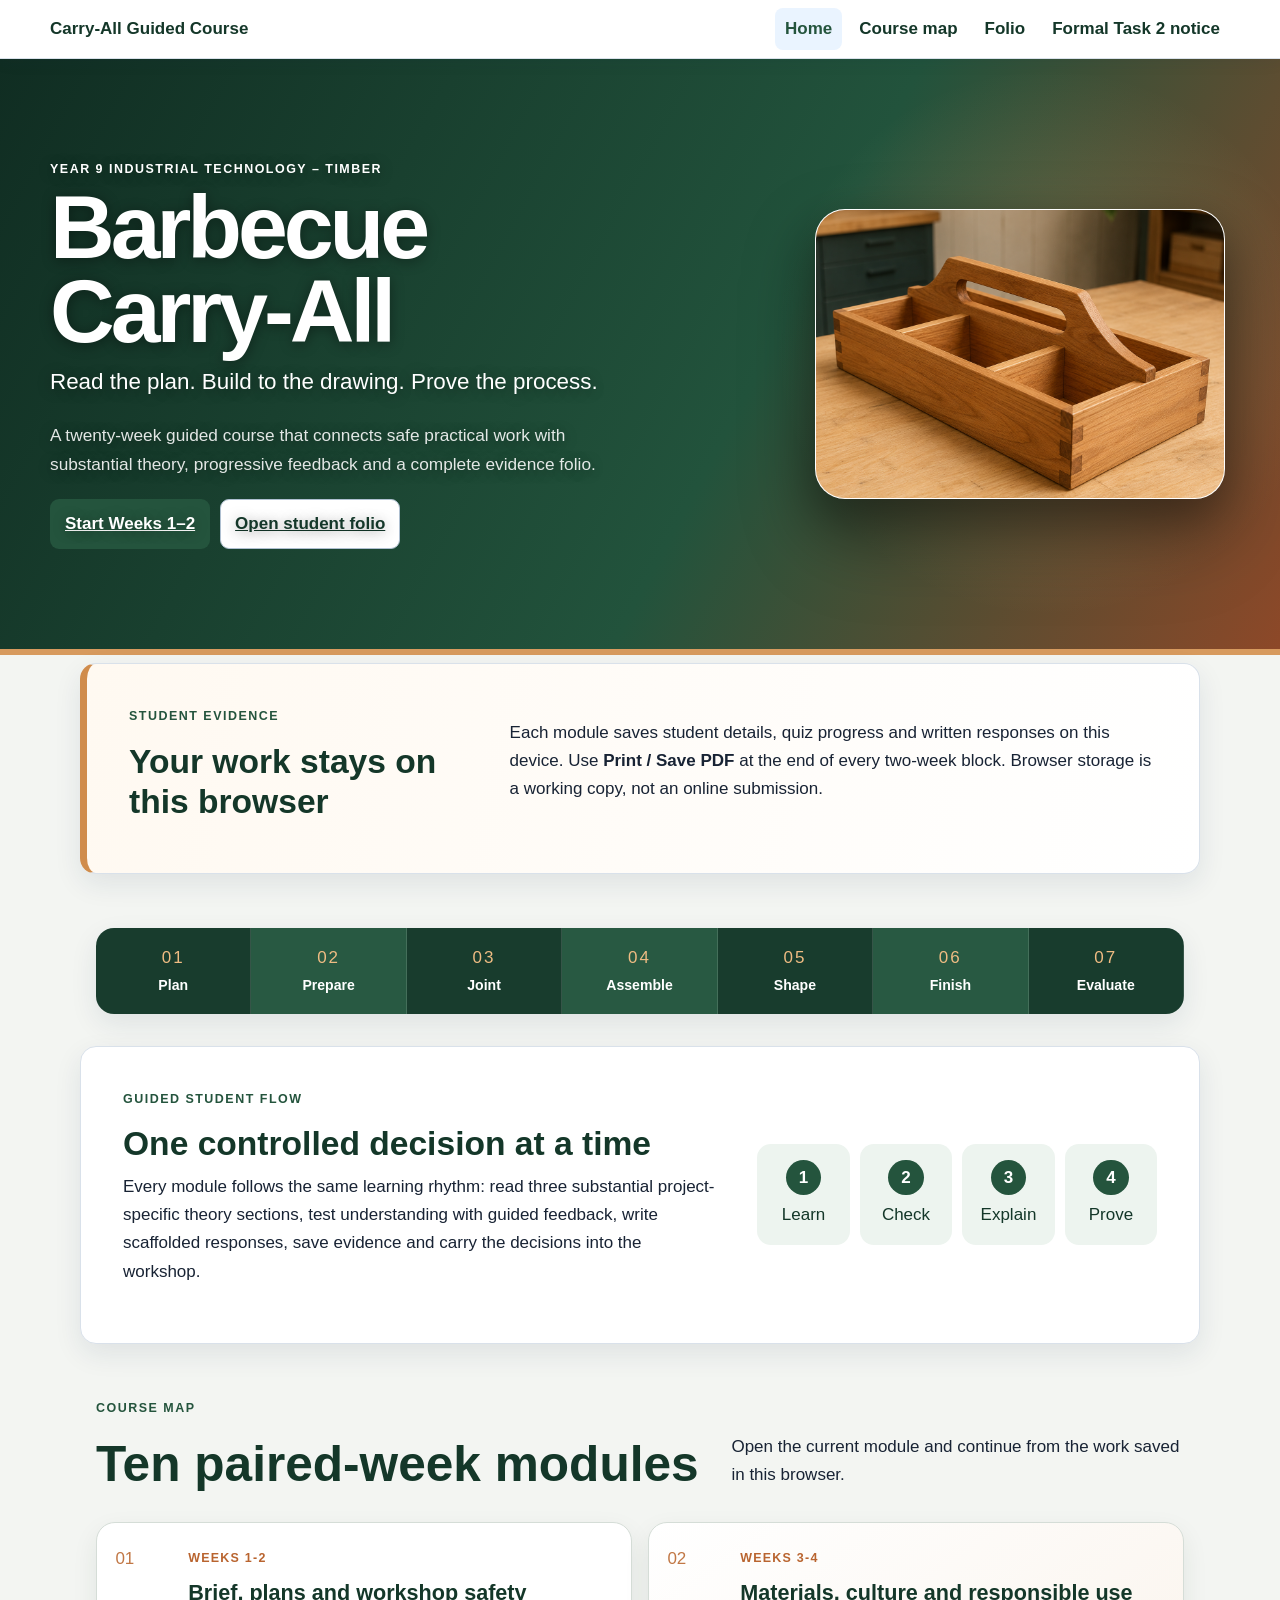
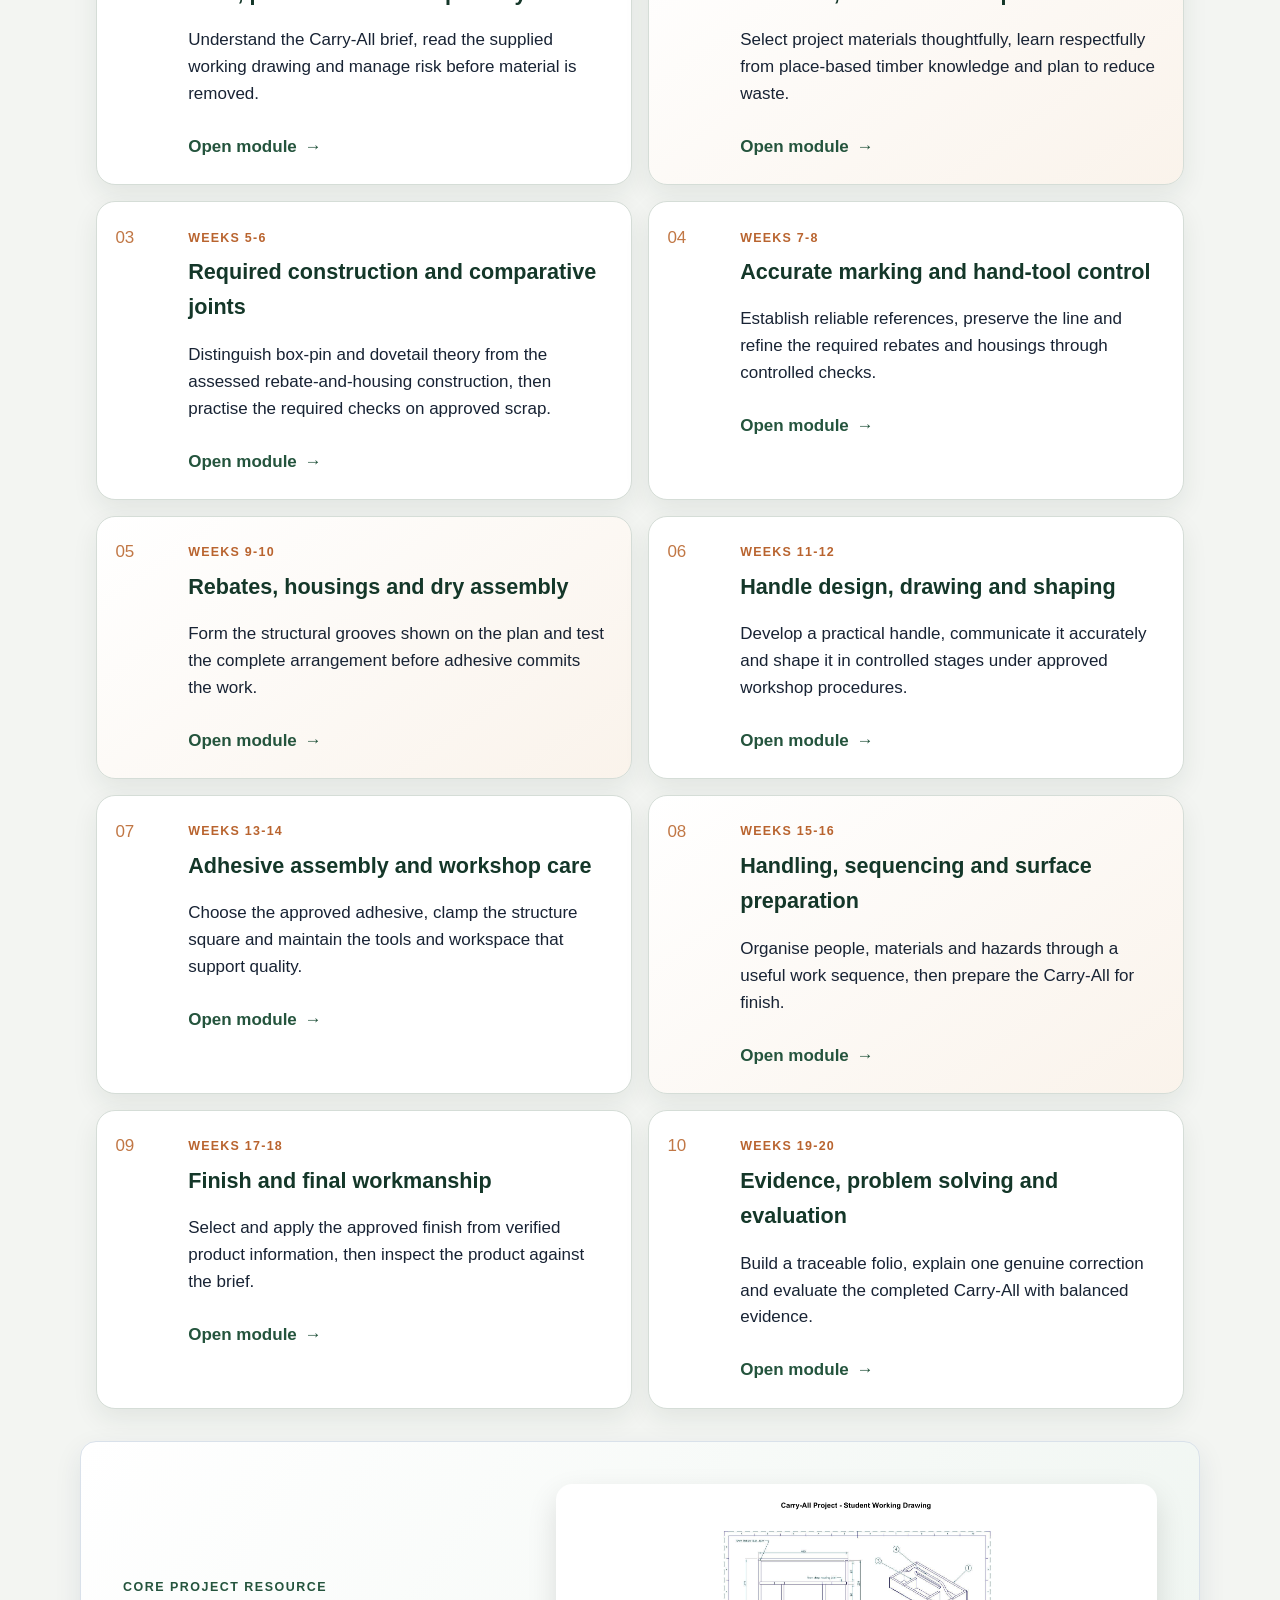
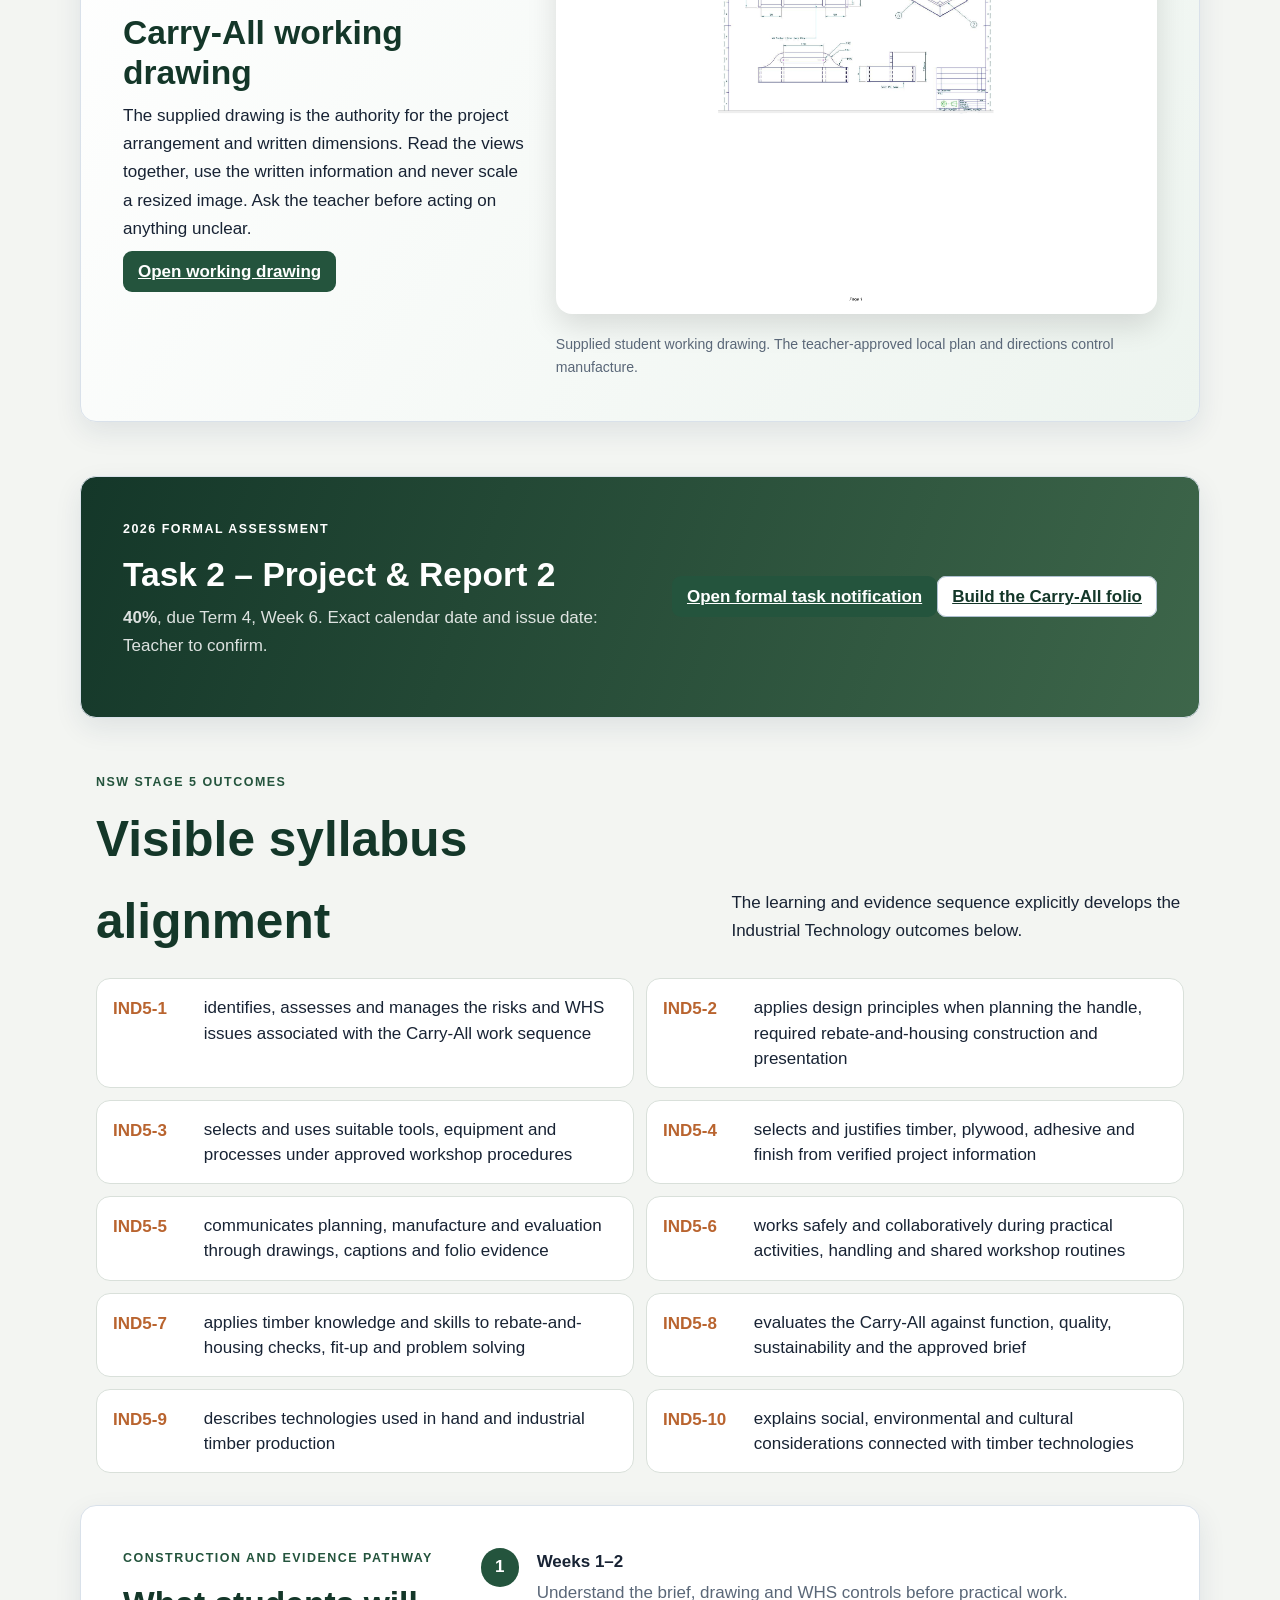
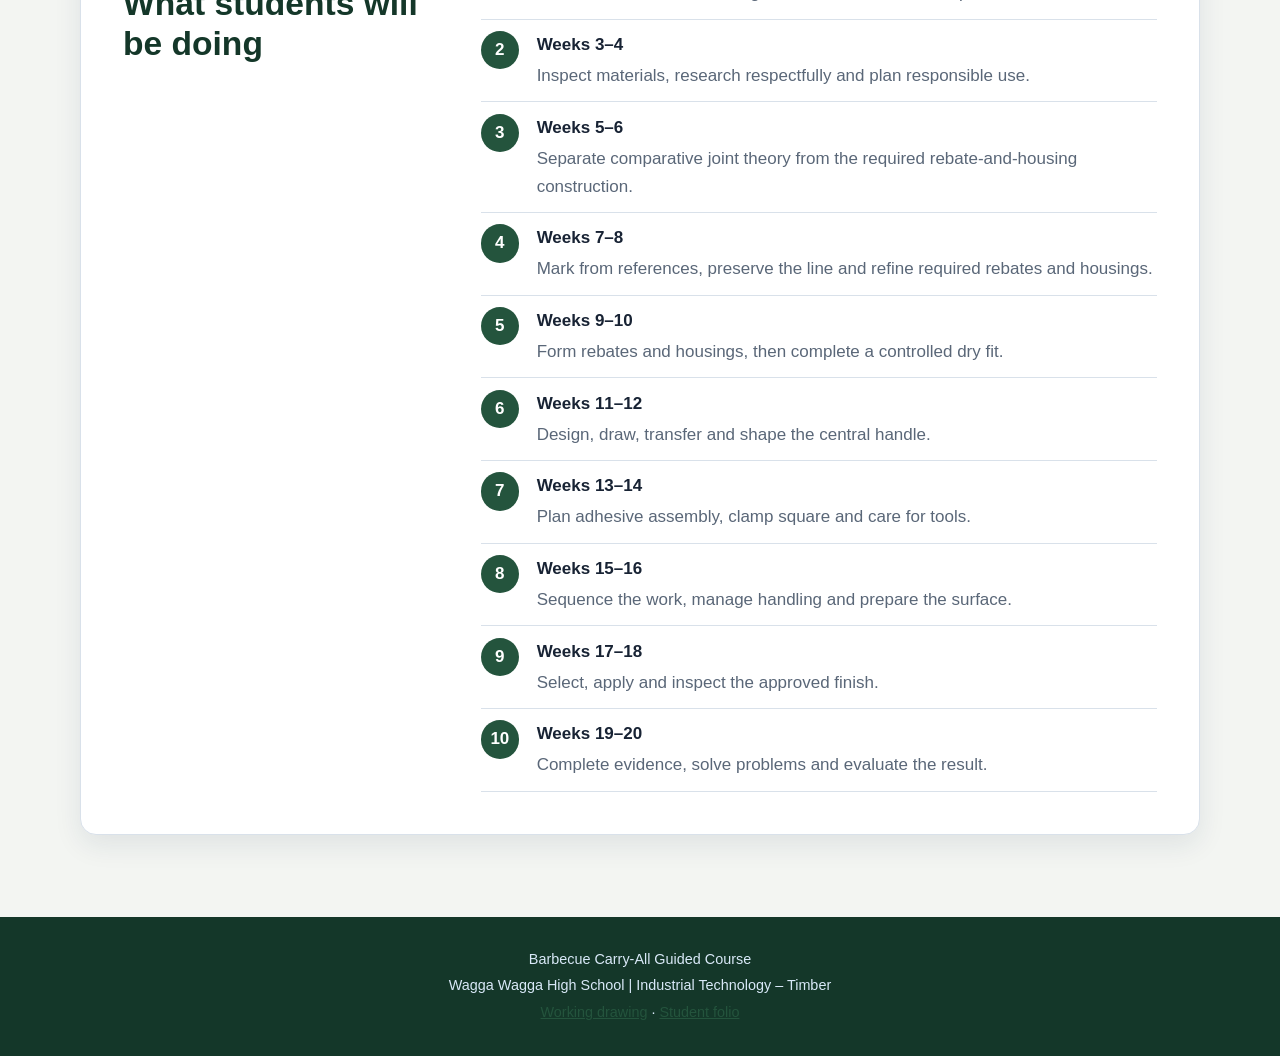
==== index.html @ 05ef4539 "Remove Carry-All hero statistics overlay" ====
<!doctype html>
<html lang="en-AU"><head><meta charset="utf-8"><meta name="viewport" content="width=device-width,initial-scale=1"><meta name="description" content="Complete Year 9 Industrial Technology Timber guided course for the Barbecue Carry-All project."><title>Barbecue Carry-All Guided Course</title><link rel="stylesheet" href="styles/course.css"><link rel="stylesheet" href="styles/carry-all-overrides.css"></head>
<body class="landing"><a class="skip-link" href="#main-content">Skip to course content</a>
<div class="course-bar screen-only"><div class="course-bar-inner"><a class="course-brand" href="index.html">Carry-All Guided Course</a><nav class="course-links" aria-label="Course navigation"><a class="active" aria-current="page" href="index.html">Home</a><a href="#course-map">Course map</a><a href="carry-all-folio.html">Folio</a><a href="assessment-notification.html">Formal Task 2 notice</a></nav></div></div>
  <header class="hero landing-hero"><div class="hero-inner"><div class="hero-copy"><p class="eyebrow">Year 9 Industrial Technology – Timber</p><h1>Barbecue Carry-All</h1><p class="hero-subtitle">Read the plan. Build to the drawing. Prove the process.</p><p class="hero-intro">A twenty-week guided course that connects safe practical work with substantial theory, progressive feedback and a complete evidence folio.</p><div class="hero-actions screen-only"><a class="primary-button" href="weeks1-2/index.html">Start Weeks 1–2</a><a class="secondary-button" href="carry-all-folio.html">Open student folio</a></div></div><div class="hero-showcase"><img class="hero-chair carry-hero-product" src="assets/carry-all-hero.png" alt="Accurate timber Barbecue Carry-All with a longitudinal handle panel and open dividers"></div></div></header>
<main id="main-content">
<section class="evidence-notice card"><div><p class="section-kicker">Student evidence</p><h2>Your work stays on this browser</h2></div><p>Each module saves student details, quiz progress and written responses on this device. Use <strong>Print / Save PDF</strong> at the end of every two-week block. Browser storage is a working copy, not an online submission.</p></section>
<section class="stage-strip" aria-label="Project stages"><div><span>01</span><strong>Plan</strong></div><div><span>02</span><strong>Prepare</strong></div><div><span>03</span><strong>Joint</strong></div><div><span>04</span><strong>Assemble</strong></div><div><span>05</span><strong>Shape</strong></div><div><span>06</span><strong>Finish</strong></div><div><span>07</span><strong>Evaluate</strong></div></section>
<section class="course-intro card"><div><p class="section-kicker">Guided student flow</p><h2>One controlled decision at a time</h2><p>Every module follows the same learning rhythm: read three substantial project-specific theory sections, test understanding with guided feedback, write scaffolded responses, save evidence and carry the decisions into the workshop.</p></div><div class="mini-map"><article><strong>1</strong><span>Learn</span></article><article><strong>2</strong><span>Check</span></article><article><strong>3</strong><span>Explain</span></article><article><strong>4</strong><span>Prove</span></article></div></section>
<section id="course-map" class="course-map"><div class="section-heading"><div><p class="section-kicker">Course map</p><h2>Ten paired-week modules</h2></div><p>Open the current module and continue from the work saved in this browser.</p></div><div class="module-grid"><article class="module-card"><div class="module-number">01</div><p>Weeks 1-2</p><h3>Brief, plans and workshop safety</h3><p>Understand the Carry-All brief, read the supplied working drawing and manage risk before material is removed.</p><a href="weeks1-2/index.html">Open module <span aria-hidden="true">→</span></a></article><article class="module-card"><div class="module-number">02</div><p>Weeks 3-4</p><h3>Materials, culture and responsible use</h3><p>Select project materials thoughtfully, learn respectfully from place-based timber knowledge and plan to reduce waste.</p><a href="weeks3-4/index.html">Open module <span aria-hidden="true">→</span></a></article><article class="module-card"><div class="module-number">03</div><p>Weeks 5-6</p><h3>Required construction and comparative joints</h3><p>Distinguish box-pin and dovetail theory from the assessed rebate-and-housing construction, then practise the required checks on approved scrap.</p><a href="weeks5-6/index.html">Open module <span aria-hidden="true">→</span></a></article><article class="module-card"><div class="module-number">04</div><p>Weeks 7-8</p><h3>Accurate marking and hand-tool control</h3><p>Establish reliable references, preserve the line and refine the required rebates and housings through controlled checks.</p><a href="weeks7-8/index.html">Open module <span aria-hidden="true">→</span></a></article><article class="module-card"><div class="module-number">05</div><p>Weeks 9-10</p><h3>Rebates, housings and dry assembly</h3><p>Form the structural grooves shown on the plan and test the complete arrangement before adhesive commits the work.</p><a href="weeks9-10/index.html">Open module <span aria-hidden="true">→</span></a></article><article class="module-card"><div class="module-number">06</div><p>Weeks 11-12</p><h3>Handle design, drawing and shaping</h3><p>Develop a practical handle, communicate it accurately and shape it in controlled stages under approved workshop procedures.</p><a href="weeks11-12/index.html">Open module <span aria-hidden="true">→</span></a></article><article class="module-card"><div class="module-number">07</div><p>Weeks 13-14</p><h3>Adhesive assembly and workshop care</h3><p>Choose the approved adhesive, clamp the structure square and maintain the tools and workspace that support quality.</p><a href="weeks13-14/index.html">Open module <span aria-hidden="true">→</span></a></article><article class="module-card"><div class="module-number">08</div><p>Weeks 15-16</p><h3>Handling, sequencing and surface preparation</h3><p>Organise people, materials and hazards through a useful work sequence, then prepare the Carry-All for finish.</p><a href="weeks15-16/index.html">Open module <span aria-hidden="true">→</span></a></article><article class="module-card"><div class="module-number">09</div><p>Weeks 17-18</p><h3>Finish and final workmanship</h3><p>Select and apply the approved finish from verified product information, then inspect the product against the brief.</p><a href="weeks17-18/index.html">Open module <span aria-hidden="true">→</span></a></article><article class="module-card"><div class="module-number">10</div><p>Weeks 19-20</p><h3>Evidence, problem solving and evaluation</h3><p>Build a traceable folio, explain one genuine correction and evaluate the completed Carry-All with balanced evidence.</p><a href="weeks19-20/index.html">Open module <span aria-hidden="true">→</span></a></article></div></section>
<section class="resource-panel card"><div><p class="section-kicker">Core project resource</p><h2>Carry-All working drawing</h2><p>The supplied drawing is the authority for the project arrangement and written dimensions. Read the views together, use the written information and never scale a resized image. Ask the teacher before acting on anything unclear.</p><a class="primary-button screen-only" href="Carry-All%20Working%20Drawing.pdf">Open working drawing</a></div><figure><img src="assets/carry-all-working-drawing.png" alt="Carry-All student working drawing"><figcaption>Supplied student working drawing. The teacher-approved local plan and directions control manufacture.</figcaption></figure></section>
<section class="folio-callout card"><div><p class="section-kicker">2026 formal assessment</p><h2>Task 2 – Project &amp; Report 2</h2><p><strong>40%</strong>, due Term 4, Week 6. Exact calendar date and issue date: Teacher to confirm.</p></div><div><a class="primary-button screen-only" href="assessment-notification.html">Open formal task notification</a><a class="secondary-button screen-only" href="carry-all-folio.html">Build the Carry-All folio</a></div></section>
<section class="outcomes-section"><div class="section-heading"><div><p class="section-kicker">NSW Stage 5 outcomes</p><h2>Visible syllabus alignment</h2></div><p>The learning and evidence sequence explicitly develops the Industrial Technology outcomes below.</p></div><div class="outcome-grid"><article><strong>IND5-1</strong><p>identifies, assesses and manages the risks and WHS issues associated with the Carry-All work sequence</p></article><article><strong>IND5-2</strong><p>applies design principles when planning the handle, required rebate-and-housing construction and presentation</p></article><article><strong>IND5-3</strong><p>selects and uses suitable tools, equipment and processes under approved workshop procedures</p></article><article><strong>IND5-4</strong><p>selects and justifies timber, plywood, adhesive and finish from verified project information</p></article><article><strong>IND5-5</strong><p>communicates planning, manufacture and evaluation through drawings, captions and folio evidence</p></article><article><strong>IND5-6</strong><p>works safely and collaboratively during practical activities, handling and shared workshop routines</p></article><article><strong>IND5-7</strong><p>applies timber knowledge and skills to rebate-and-housing checks, fit-up and problem solving</p></article><article><strong>IND5-8</strong><p>evaluates the Carry-All against function, quality, sustainability and the approved brief</p></article><article><strong>IND5-9</strong><p>describes technologies used in hand and industrial timber production</p></article><article><strong>IND5-10</strong><p>explains social, environmental and cultural considerations connected with timber technologies</p></article></div></section>
<section class="stage-overview card"><div><p class="section-kicker">Construction and evidence pathway</p><h2>What students will be doing</h2></div><ol><li><span>1</span><div><strong>Weeks 1–2</strong><p>Understand the brief, drawing and WHS controls before practical work.</p></div></li><li><span>2</span><div><strong>Weeks 3–4</strong><p>Inspect materials, research respectfully and plan responsible use.</p></div></li><li><span>3</span><div><strong>Weeks 5–6</strong><p>Separate comparative joint theory from the required rebate-and-housing construction.</p></div></li><li><span>4</span><div><strong>Weeks 7–8</strong><p>Mark from references, preserve the line and refine required rebates and housings.</p></div></li><li><span>5</span><div><strong>Weeks 9–10</strong><p>Form rebates and housings, then complete a controlled dry fit.</p></div></li><li><span>6</span><div><strong>Weeks 11–12</strong><p>Design, draw, transfer and shape the central handle.</p></div></li><li><span>7</span><div><strong>Weeks 13–14</strong><p>Plan adhesive assembly, clamp square and care for tools.</p></div></li><li><span>8</span><div><strong>Weeks 15–16</strong><p>Sequence the work, manage handling and prepare the surface.</p></div></li><li><span>9</span><div><strong>Weeks 17–18</strong><p>Select, apply and inspect the approved finish.</p></div></li><li><span>10</span><div><strong>Weeks 19–20</strong><p>Complete evidence, solve problems and evaluate the result.</p></div></li></ol></section>
</main><footer><p>Barbecue Carry-All Guided Course</p><p>Wagga Wagga High School | Industrial Technology – Timber</p><p><a href="Carry-All%20Working%20Drawing.pdf">Working drawing</a> · <a href="carry-all-folio.html">Student folio</a></p></footer></body></html>
---- styles/course.css ----
:root {
  --brand: #0b5fad;
  --brand-dark: #073f75;
  --brand-light: #eaf4ff;
  --accent: #0d7a68;
  --accent-light: #e8f7f3;
  --amber: #9a6400;
  --amber-light: #fff5d9;
  --danger: #a62e2e;
  --danger-light: #fff0f0;
  --ink: #182334;
  --muted: #5a6778;
  --line: #d9e1ea;
  --surface: #ffffff;
  --background: #f3f6f9;
  --shadow: 0 10px 28px rgba(25, 48, 74, 0.09);
  --radius: 16px;
}

* { box-sizing: border-box; }
html { scroll-behavior: smooth; }
body {
  margin: 0;
  font-family: Arial, Helvetica, sans-serif;
  color: var(--ink);
  background: var(--background);
  line-height: 1.65;
  font-size: 17px;
}
img { max-width: 100%; }
a { color: var(--brand); }
button, input, textarea { font: inherit; }
button { cursor: pointer; }
.visually-hidden { position: absolute !important; width: 1px !important; height: 1px !important; padding: 0 !important; margin: -1px !important; overflow: hidden !important; clip: rect(0,0,0,0) !important; white-space: nowrap !important; border: 0 !important; }

.skip-link {
  position: absolute;
  top: -100px;
  left: 16px;
  z-index: 1000;
  padding: 10px 16px;
  background: #fff;
  color: var(--brand-dark);
  border-radius: 8px;
}
.skip-link:focus { top: 16px; }

.course-bar {
  background: #fff;
  border-bottom: 1px solid var(--line);
  position: sticky;
  top: 0;
  z-index: 30;
  box-shadow: 0 4px 14px rgba(25,48,74,.07);
}
.course-bar-inner {
  width: min(1180px, calc(100% - 36px));
  min-height: 58px;
  margin: 0 auto;
  display: flex;
  justify-content: space-between;
  align-items: center;
  gap: 18px;
}
.course-brand { color: var(--brand-dark); text-decoration: none; font-weight: 900; }
.course-links { display: flex; flex-wrap: wrap; gap: 7px; }
.course-links a {
  color: var(--brand-dark);
  text-decoration: none;
  font-weight: 800;
  padding: 7px 10px;
  border-radius: 8px;
}
.course-links a:hover, .course-links a:focus, .course-links a.active { background: var(--brand-light); color: var(--brand); }

.hero {
  background: linear-gradient(125deg, var(--brand-dark), var(--brand));
  color: #fff;
  overflow: hidden;
}
.landing-hero {
  background-image:
    linear-gradient(90deg, rgba(8, 31, 47, .94) 0%, rgba(8, 31, 47, .82) 38%, rgba(8, 31, 47, .34) 68%, rgba(8, 31, 47, .16) 100%);
  background-position: center;
  background-size: cover;
}
.landing-hero .hero-inner {
  grid-template-columns: minmax(0, 780px) 1fr;
  min-height: clamp(330px, 34vw, 410px);
}
.landing-hero .hero-copy { text-shadow: 0 2px 14px rgba(0, 0, 0, .4); }
.landing-hero .hero-chair { display: none; }
.hero-inner {
  width: min(1180px, calc(100% - 36px));
  margin: 0 auto;
  min-height: 325px;
  display: grid;
  grid-template-columns: 1fr 280px;
  gap: 30px;
  align-items: center;
  position: relative;
}
.hero-copy { padding: 44px 0; position: relative; z-index: 2; }
.eyebrow, .section-kicker {
  margin: 0 0 6px;
  font-size: .78rem;
  letter-spacing: .12em;
  text-transform: uppercase;
  font-weight: 800;
}
.hero h1 { font-size: clamp(2.25rem, 5vw, 4.2rem); line-height: 1.05; margin: 0 0 10px; }
.hero-subtitle { font-size: clamp(1.1rem, 2vw, 1.4rem); margin: 0 0 20px; max-width: 790px; }
.hero-pills { display: flex; flex-wrap: wrap; gap: 9px; }
.hero-pills span {
  background: rgba(255,255,255,.14);
  border: 1px solid rgba(255,255,255,.32);
  border-radius: 999px;
  padding: 7px 12px;
  font-weight: 700;
  font-size: .9rem;
}
.hero-chair {
  max-height: 290px;
  width: auto;
  justify-self: center;
  filter: drop-shadow(0 18px 20px rgba(0,0,0,.28));
}

.lesson-hero {
  background-image:
    linear-gradient(90deg, rgba(8, 31, 47, .94) 0%, rgba(8, 31, 47, .80) 45%, rgba(8, 31, 47, .34) 76%, rgba(8, 31, 47, .16) 100%);
  background-position: center;
  background-size: cover;
  color: #fff;
}
.lesson-hero .hero-inner { min-height: 275px; grid-template-columns: 1fr; }
.lesson-hero .hero-copy { padding: 42px 0; max-width: 760px; text-shadow: 0 2px 14px rgba(0, 0, 0, .4); }
.lesson-hero .eyebrow { color: #fff; }
.lesson-hero h1 { color: #fff; font-size: clamp(2.5rem, 4.6vw, 3.8rem); margin-bottom: 6px; }
.lesson-hero .hero-subtitle { color: rgba(255,255,255,.94); font-size: clamp(1.05rem, 1.9vw, 1.25rem); margin-bottom: 0; }
.lesson-hero .hero-chair { display: none; }
.lesson-hero .hero-pills { display: none; }
.lesson-hero + main { margin-top: 30px; }
.lesson-hero + main .lesson-overview .roadmap { grid-template-columns: repeat(3, 1fr); margin: 18px 0 0; }
.lesson-hero + main .lesson-overview .roadmap li { min-height: 0; padding: 8px 14px; border: 0; border-left: 4px solid var(--brand); border-radius: 0; background: transparent; }
.lesson-hero + main .lesson-overview .roadmap li:nth-child(n+4) { display: none; }
.lesson-hero + main .lesson-overview .learning-grid { display: none; }

main { width: min(1120px, calc(100% - 34px)); margin: -24px auto 60px; position: relative; z-index: 3; }
.card {
  background: var(--surface);
  border: 1px solid var(--line);
  border-radius: var(--radius);
  box-shadow: var(--shadow);
  padding: clamp(22px, 4vw, 42px);
  margin: 0 0 22px;
}
.welcome-card {
  background: linear-gradient(145deg, #fff, #f4fbf9);
  border-top: 6px solid var(--accent);
}
.welcome-card h2 { color: var(--brand-dark); margin-bottom: 8px; }
.welcome-card p:last-child { font-size: 1.08rem; margin-bottom: 0; max-width: 880px; }
.card h2 { margin: 0 0 14px; color: var(--brand-dark); font-size: clamp(1.55rem, 2.8vw, 2.1rem); line-height: 1.2; }
.card h3 { margin: 28px 0 8px; color: var(--ink); font-size: 1.15rem; }
.card p { margin: 0 0 15px; }
.section-kicker { color: var(--brand); }
.muted { color: var(--muted); }
.lead { font-size: 1.1rem; color: #33465d; }
.small-note { color: var(--muted); font-size: .88rem; margin-top: 18px !important; }

.student-strip { display: grid; grid-template-columns: 1fr minmax(300px, 1.2fr) auto; gap: 22px; align-items: end; }
.student-strip h2 { font-size: 1.35rem; margin-bottom: 4px; }
.student-fields { display: grid; grid-template-columns: 1fr 1fr 1fr; gap: 12px; }
.student-fields label span { display: block; font-weight: 800; margin-bottom: 5px; font-size: .9rem; }
input[type="text"] {
  width: 100%;
  border: 1px solid #aebccc;
  border-radius: 9px;
  padding: 11px 12px;
  background: #fff;
  color: var(--ink);
}
input[type="text"]:focus, textarea:focus { outline: 3px solid rgba(11,95,173,.18); border-color: var(--brand); }
.save-status { align-self: center; color: var(--accent); font-weight: 800; font-size: .88rem; min-width: 78px; text-align: right; }

.overview-heading, .activity-heading { display: flex; justify-content: space-between; gap: 22px; align-items: flex-start; }
.time-badge { background: var(--brand-light); color: var(--brand-dark); font-weight: 800; padding: 9px 13px; border-radius: 999px; white-space: nowrap; }
.roadmap { list-style: none; padding: 0; margin: 24px 0; display: grid; grid-template-columns: repeat(5, 1fr); gap: 10px; }
.roadmap li { border: 1px solid var(--line); border-radius: 12px; padding: 14px; background: #fafcff; min-height: 112px; }
.roadmap strong { display: block; color: var(--brand); margin-bottom: 5px; }
.roadmap span { color: var(--muted); font-size: .93rem; line-height: 1.45; display: block; }
.module-summary { margin: 4px 0 20px !important; color: var(--muted); font-size: 1.05rem; }
.module-focus { display: grid; grid-template-columns: repeat(3, 1fr); gap: 12px; }
.module-focus div { border-left: 4px solid var(--brand); padding: 5px 14px; }
.module-focus strong { display: block; color: var(--brand-dark); }
.module-focus span { display: block; margin-top: 3px; color: var(--muted); font-size: .92rem; line-height: 1.45; }
.two-column { display: grid; grid-template-columns: 1fr 1fr; gap: 16px; }
.learning-panel { background: var(--brand-light); border: 1px solid #bdd8ef; border-radius: 12px; padding: 18px; }
.learning-panel.success { background: var(--accent-light); border-color: #b8ded5; }
.learning-panel h3 { margin-top: 0; color: var(--brand-dark); }
.learning-panel ul { margin-bottom: 0; padding-left: 1.2rem; }

.lesson-nav { padding: 12px 16px; display: flex; flex-wrap: wrap; gap: 8px; position: sticky; top: 66px; z-index: 10; }
.lesson-nav { display: none; }
.lesson-nav a { text-decoration: none; font-weight: 800; color: var(--brand-dark); background: var(--brand-light); border-radius: 999px; padding: 8px 12px; font-size: .88rem; }
.lesson-nav a:hover, .lesson-nav a:focus { background: var(--brand); color: #fff; }

.part-banner {
  padding: 18px 22px;
  margin: 34px 0 18px;
  border-radius: 14px;
  color: #fff;
  background: linear-gradient(115deg, var(--brand-dark), var(--brand));
  box-shadow: var(--shadow);
}
.part-banner.week-two, .part-banner.week-four { background: linear-gradient(115deg, #0a5f50, var(--accent)); }
.part-banner p { margin: 4px 0 0; color: rgba(255,255,255,.9); }
.part-banner h2 { color: #fff; margin: 0; }

.callout { border-radius: 12px; padding: 16px 18px; display: grid; grid-template-columns: 40px 1fr; gap: 12px; align-items: start; margin: 22px 0; }
.callout-icon { width: 34px; height: 34px; border-radius: 50%; display: grid; place-items: center; font-weight: 900; }
.callout.key-idea { background: var(--brand-light); border: 1px solid #bed9ef; }
.callout.key-idea .callout-icon { background: var(--brand); color: #fff; }
.callout.warning { background: var(--amber-light); border: 1px solid #edd18f; }
.callout.warning .callout-icon { background: var(--amber); color: #fff; }
.callout.coach { background: var(--accent-light); border: 1px solid #b9ded5; }
.callout.coach .callout-icon { background: var(--accent); color: #fff; }

.criteria-grid, .mechanism-grid, .distortion-grid, .joint-grid { display: grid; grid-template-columns: repeat(4, 1fr); gap: 12px; margin-top: 20px; }
.criteria-grid article, .mechanism-grid article, .distortion-grid article, .joint-grid article { border: 1px solid var(--line); border-radius: 12px; padding: 16px; background: #fbfcfe; }
.criteria-grid h3, .mechanism-grid h3, .distortion-grid h3, .joint-grid h3 { margin: 0 0 5px; color: var(--brand-dark); }
.criteria-grid p, .mechanism-grid p, .distortion-grid p, .joint-grid p { margin: 0; color: var(--muted); font-size: .94rem; }
.mechanism-grid .number, .fewtel-step .letter { width: 34px; height: 34px; display: grid; place-items: center; border-radius: 50%; background: var(--brand); color: #fff; font-weight: 900; margin-bottom: 10px; }

.plan-layout { display: grid; grid-template-columns: minmax(310px, 1fr) 1fr; gap: 26px; align-items: start; }
.plan-figure { margin: 0; border: 1px solid var(--line); border-radius: 12px; padding: 12px; background: #f8fafc; }
.plan-figure img { display: block; border-radius: 8px; width: 100%; }
.plan-figure figcaption { color: var(--muted); font-size: .86rem; margin-top: 8px; text-align: center; }
.process-steps { list-style: none; padding: 0; margin: 16px 0 0; display: grid; gap: 9px; }
.process-steps li { display: grid; grid-template-columns: 38px 1fr; gap: 12px; align-items: start; padding: 12px; border: 1px solid var(--line); border-radius: 10px; }
.process-steps li > span { width: 32px; height: 32px; display: grid; place-items: center; border-radius: 50%; background: var(--brand-light); color: var(--brand-dark); font-weight: 900; }
.process-steps p { margin: 2px 0 0; color: var(--muted); }

.image-grid { display: grid; grid-template-columns: repeat(4, 1fr); gap: 13px; margin: 20px 0; }
.tool-card { border: 1px solid var(--line); border-radius: 12px; overflow: hidden; background: #fff; }
.tool-card img { width: 100%; height: 180px; object-fit: contain; object-position: center; display: block; padding: 10px; background: #fff; }
.tool-card div { padding: 12px 13px; }
.tool-card strong { display: block; color: var(--brand-dark); margin-bottom: 3px; }
.tool-card p { color: var(--muted); font-size: .88rem; margin: 0; line-height: 1.45; }

.theory-table-wrap { overflow-x: auto; margin: 18px 0; }
.theory-table { width: 100%; min-width: 650px; border-collapse: collapse; }
.theory-table th, .theory-table td { border: 1px solid #cad4df; padding: 11px 12px; text-align: left; vertical-align: top; }
.theory-table th { background: #edf3f9; color: var(--brand-dark); }
.theory-table tbody tr:nth-child(even) { background: #fbfcfe; }

.example-strip { display: grid; grid-template-columns: 1fr auto 1.35fr auto 1.4fr; gap: 12px; align-items: center; margin: 20px 0 26px; }
.example-strip > div:not(.arrow) { border: 1px solid var(--line); border-radius: 11px; padding: 14px; min-height: 93px; }
.example-strip span { display: block; text-transform: uppercase; font-size: .72rem; letter-spacing: .08em; color: var(--brand); font-weight: 900; margin-bottom: 4px; }
.example-strip .arrow { color: var(--brand); font-size: 1.5rem; font-weight: 900; }
.control-ladder { display: grid; gap: 7px; max-width: 850px; margin: 16px auto 24px; }
.control-ladder div { display: flex; justify-content: space-between; gap: 18px; padding: 12px 16px; border-radius: 8px; color: #fff; }
.control-ladder div:nth-child(1) { background: #176b58; }
.control-ladder div:nth-child(2) { background: #2c7a67; margin: 0 2%; }
.control-ladder div:nth-child(3) { background: #428c79; margin: 0 4%; }
.control-ladder div:nth-child(4) { background: #6a7f91; margin: 0 6%; }
.control-ladder div:nth-child(5) { background: #8a6670; margin: 0 8%; }
.control-ladder span { text-align: right; }

.fewtel-grid { display: grid; grid-template-columns: repeat(6, 1fr); gap: 10px; margin: 18px 0; }
.fewtel-step { border: 1px solid var(--line); border-radius: 12px; padding: 13px; background: #fbfcfe; min-height: 170px; }
.fewtel-step h3 { margin: 0 0 5px; color: var(--brand-dark); font-size: 1rem; }
.fewtel-step p { margin: 0; color: var(--muted); font-size: .86rem; line-height: 1.45; }

.activity-section { border-top: 5px solid var(--brand); background: linear-gradient(145deg, #eef7ff, #f8fbff); border-color: #c8ddec; }
.activity-section .activity-heading { padding-bottom: 18px; border-bottom: 1px solid #c8ddec; }
.activity-section .question-card, .activity-section .written-card { background: #fff; }
.activity-section .section-kicker { display: flex; align-items: center; gap: 8px; }
.activity-section .section-kicker::before { content: ''; width: 28px; height: 28px; flex: 0 0 28px; background: center / contain no-repeat url("data:image/svg+xml,%3Csvg xmlns='http://www.w3.org/2000/svg' viewBox='0 0 48 48'%3E%3Crect x='8' y='7' width='25' height='34' rx='3' fill='%23fff' stroke='%230b5fad' stroke-width='3'/%3E%3Cpath d='M14 17h13M14 24h13M14 31h9' stroke='%230b5fad' stroke-width='3' stroke-linecap='round'/%3E%3Cpath d='M31 35 40 15l4 2-9 20-6 3z' fill='%230d7a68' stroke='%23073f75' stroke-width='2'/%3E%3C/svg%3E"); }
.activity-section .section-kicker::after { content: 'Do now'; margin-left: 2px; padding: 3px 8px; border-radius: 999px; background: #dceeff; color: var(--brand-dark); font-size: .68rem; letter-spacing: .07em; }
.progress-ring { width: 88px; height: 88px; flex: 0 0 88px; border: 7px solid #dfeaf4; border-top-color: var(--brand); border-radius: 50%; display: grid; place-content: center; text-align: center; }
.progress-ring.written { border-top-color: var(--accent); }
.progress-ring strong { font-size: 1.05rem; line-height: 1; color: var(--brand-dark); }
.progress-ring span { font-size: .7rem; color: var(--muted); }
.question-list, .written-list { display: grid; gap: 16px; margin-top: 24px; }
.question-card { border: 1px solid var(--line); border-radius: 14px; padding: 20px; background: #fcfdff; }
.question-card.mastered { border-color: #93cdbf; background: #f8fffd; }
.question-number { display: inline-flex; align-items: center; justify-content: center; width: 32px; height: 32px; border-radius: 50%; background: var(--brand); color: #fff; font-weight: 900; margin-right: 8px; }
.question-title { margin: 0 0 14px; font-size: 1.05rem; }
.options { display: grid; gap: 8px; margin: 12px 0; }
.option-label { display: grid; grid-template-columns: 22px 1fr; gap: 10px; align-items: start; padding: 11px 12px; border: 1px solid #cbd5df; border-radius: 9px; background: #fff; cursor: pointer; }
.option-label:hover { border-color: var(--brand); background: var(--brand-light); }
.option-label:has(input:checked) { border-color: var(--brand); box-shadow: 0 0 0 2px rgba(11,95,173,.1); }
.option-label.option-wrong { border-color: #e0a6a6; background: var(--danger-light); }
.option-label.option-correct { border-color: #81c4b5; background: var(--accent-light); }
.option-label input { margin-top: 3px; }
.question-actions, .written-actions, .button-row { display: flex; flex-wrap: wrap; gap: 9px; align-items: center; margin-top: 14px; }
.primary-button, .secondary-button, .hint-button, .check-button, .model-button, .score-button {
  border-radius: 9px;
  padding: 10px 14px;
  font-weight: 800;
  border: 1px solid transparent;
}
.primary-button, .check-button { background: var(--brand); color: #fff; }
.primary-button:hover, .check-button:hover { background: var(--brand-dark); }
.secondary-button, .hint-button, .model-button { background: #fff; color: var(--brand-dark); border-color: #aebfd0; }
.secondary-button:hover, .hint-button:hover, .model-button:hover { background: var(--brand-light); }
.feedback, .hint-panel, .model-panel, .response-guidance { display: none; margin-top: 13px; border-radius: 10px; padding: 13px 15px; }
.feedback.show, .hint-panel.show, .model-panel.show, .response-guidance.show { display: block; }
.feedback.correct { background: var(--accent-light); border-left: 5px solid var(--accent); }
.feedback.not-yet { background: var(--amber-light); border-left: 5px solid var(--amber); }
.feedback.error { background: var(--danger-light); border-left: 5px solid var(--danger); }
.hint-panel { background: var(--brand-light); border-left: 5px solid var(--brand); }
.model-panel { background: #f1f4f8; border: 1px solid #cfd9e4; }
.attempts { color: var(--muted); font-size: .84rem; margin-left: auto; }
.mastery-badge { display: none; color: var(--accent); font-weight: 900; }
.question-card.mastered .mastery-badge { display: inline; }

.written-card { border: 1px solid var(--line); border-radius: 14px; padding: 22px; background: #fcfdff; }
.written-card.reviewed { border-color: #9ccdc1; background: #fbfffe; }
.written-card h3 { margin: 0 0 8px; color: var(--brand-dark); }
.scaffold { border-left: 4px solid var(--brand); background: var(--brand-light); border-radius: 0 10px 10px 0; padding: 13px 16px; margin: 14px 0; }
.scaffold strong { display: block; margin-bottom: 5px; }
.scaffold ul { margin: 4px 0 0; padding-left: 1.15rem; }
textarea { width: 100%; min-height: 175px; resize: vertical; border: 1px solid #aebccc; border-radius: 10px; padding: 13px; color: var(--ink); background: #fff; }
.response-meta { display: flex; flex-wrap: wrap; gap: 14px; color: var(--muted); font-size: .84rem; margin-top: 7px; }
.concept-list { display: flex; flex-wrap: wrap; gap: 7px; margin-top: 9px; }
.concept-chip { background: #edf1f5; color: var(--muted); border-radius: 999px; padding: 4px 9px; font-size: .78rem; font-weight: 800; }
.concept-chip.met { background: var(--accent-light); color: #176b58; }
.response-guidance { background: var(--amber-light); border-left: 5px solid var(--amber); }
.response-guidance.ready { background: var(--accent-light); border-left-color: var(--accent); }
.size-entry { display: grid; grid-template-columns: repeat(3, minmax(76px, 1fr)); gap: 7px; }
.size-entry-label { grid-column: 1 / -1; font-size: .8rem; color: var(--muted); font-weight: 700; }
.size-entry label { display: grid; gap: 3px; font-size: .74rem; font-weight: 800; color: var(--brand-dark); }
.size-entry input { min-width: 0; width: 100%; padding: 7px 8px; border: 1px solid #aebccc; border-radius: 7px; color: var(--ink); background: #fff; }
.size-entry input:focus { outline: 3px solid rgba(11,95,173,.18); border-color: var(--brand); }
.size-entry input.size-correct { border-color: #4ba58f; background: var(--accent-light); }
.size-entry input.size-not-yet { border-color: var(--amber); background: var(--amber-light); }
.size-task { margin-top: 16px; padding: 14px 16px; border: 1px solid #bed7ef; border-radius: 11px; background: var(--brand-light); }
.size-task p { margin: 0; }
.plan-reference { display: flex; flex-wrap: wrap; gap: 10px; align-items: center; margin: 16px 0 0; color: var(--muted); font-size: .9rem; }
.plan-reference .secondary-button { text-decoration: none; }
.practical-ready { background: #f4f9fd; border-color: #bed7ef; }
.readiness-list { display: grid; gap: 10px; margin-top: 16px; }
.readiness-list label { display: flex; gap: 10px; align-items: flex-start; padding: 11px 13px; border: 1px solid var(--line); border-radius: 9px; background: #fff; font-weight: 700; }
.readiness-list input { width: 18px; height: 18px; margin-top: 1px; accent-color: var(--brand); }
.self-score { display: none; margin-top: 13px; padding-top: 13px; border-top: 1px solid var(--line); }
.self-score.show { display: block; }
.score-buttons { display: flex; flex-wrap: wrap; gap: 7px; margin-top: 8px; }
.score-button { background: #fff; border-color: #b6c3d0; color: var(--ink); padding: 7px 10px; font-size: .86rem; }
.score-button.selected { background: var(--brand); border-color: var(--brand); color: #fff; }

.completion-card { background: linear-gradient(140deg, #f7fbff, #f4fffb); border-top: 5px solid var(--accent); }
.completion-summary { display: grid; grid-template-columns: repeat(3, 1fr); gap: 10px; margin: 18px 0; }
.completion-summary div { background: #fff; border: 1px solid var(--line); border-radius: 11px; padding: 14px; }
.completion-summary span { display: block; color: var(--muted); font-size: .82rem; }
.completion-summary strong { color: var(--brand-dark); }
.week-switcher { display: flex; justify-content: space-between; align-items: center; gap: 12px; margin-top: 22px; }
.week-switcher a { display: inline-flex; align-items: center; justify-content: center; min-height: 44px; border-radius: 9px; padding: 10px 15px; text-decoration: none; font-weight: 800; border: 1px solid #aebfd0; background: #fff; }
.week-switcher a.next { background: var(--brand); color: #fff; border-color: var(--brand); }

/* Landing page */
.landing-main { margin-top: 28px; }
.course-path { padding: clamp(26px, 4vw, 42px); }
.course-routine { margin: 0 0 28px; padding: 24px; border-top: 1px solid var(--line); border-bottom: 1px solid var(--line); }
.course-routine h3 { margin: 0 0 8px; color: var(--brand-dark); font-size: clamp(1.35rem, 2.4vw, 1.75rem); }
.path-heading { display: block; margin: 0 auto 28px; text-align: center; }
.path-heading > div { width: 100%; margin: 0 auto; text-align: center; }
.path-heading h2 { margin: 0 0 8px; text-align: center; }
.path-heading p { max-width: none; margin: 0; text-align: center; }
.path-heading .section-kicker { margin: 0 0 6px; text-align: center; }
.phase-grid { display: grid; grid-template-columns: repeat(2, minmax(0, 1fr)); gap: 22px; }
.phase-card { display: grid; grid-template-rows: minmax(160px, 1fr) auto; overflow: hidden; min-height: 250px; border: 1px solid #d6e2ee; border-radius: 14px; text-decoration: none; color: var(--ink); background: #fff; box-shadow: 0 7px 18px rgba(25, 48, 74, .10); transition: transform .16s ease, box-shadow .16s ease; }
.phase-card:hover, .phase-card:focus { transform: translateY(-3px); box-shadow: 0 13px 25px rgba(25, 48, 74, .15); }
.phase-card.current { border: 2px solid var(--brand); }
.phase-number { display: grid; place-items: center; background: #eaf4ff; color: var(--brand); font-size: clamp(3.4rem, 7vw, 5.2rem); font-weight: 800; line-height: 1; }
.phase-title { display: grid; place-items: center; min-height: 96px; padding: 20px 24px; color: #303840; font-size: clamp(1.05rem, 2vw, 1.3rem); font-weight: 800; line-height: 1.35; text-align: center; }
.how-grid { display: grid; grid-template-columns: repeat(4, 1fr); gap: 12px; margin-top: 20px; }
.how-grid article { border: 1px solid var(--line); border-radius: 12px; padding: 17px; background: #fbfcfe; }
.how-grid strong { color: var(--brand-dark); font-size: 1.05rem; }
.how-grid p { margin: 5px 0 0; color: var(--muted); font-size: .92rem; }
.notice { background: var(--amber-light); border: 1px solid #ecd18b; border-radius: 11px; padding: 14px 16px; margin-top: 18px; }
.week-grid { display: grid; grid-template-columns: repeat(2, minmax(0, 1fr)); gap: 16px; margin-top: 20px; }
.week-card { border: 1px solid var(--line); border-radius: 14px; padding: 22px; background: #fbfcfe; position: relative; }
.week-card.available { border-top: 5px solid var(--brand); }
.week-card.future { opacity: .78; }
.week-card h3 { margin: 10px 0 8px; color: var(--brand-dark); font-size: 1.2rem; }
.week-card p { color: var(--muted); }
.status { display: inline-block; border-radius: 999px; padding: 5px 9px; background: var(--accent-light); color: #176b58; font-size: .76rem; font-weight: 900; text-transform: uppercase; letter-spacing: .05em; }
.status.soon { background: #edf1f5; color: #657181; }
.topics { display: flex; flex-wrap: wrap; gap: 6px; margin: 12px 0 17px; }
.topics span { background: var(--brand-light); color: var(--brand-dark); border-radius: 999px; padding: 4px 8px; font-size: .77rem; font-weight: 800; }
.button-link { display: inline-flex; min-height: 44px; align-items: center; justify-content: center; text-decoration: none; border-radius: 9px; padding: 10px 15px; font-weight: 900; background: var(--brand); color: #fff; }
.button-link:hover { background: var(--brand-dark); }
.button-link.secondary { background: #fff; color: var(--brand-dark); border: 1px solid #afbfce; }
.hero-actions { display: flex; flex-wrap: wrap; gap: 10px; margin-top: 20px; }
.resource-row { display: grid; grid-template-columns: 1fr auto; gap: 20px; align-items: center; }

footer { text-align: center; color: #d9e9f8; background: var(--brand-dark); padding: 28px 20px; font-size: .9rem; }
footer p { margin: 3px; }

@media (max-width: 1000px) {
  .fewtel-grid { grid-template-columns: repeat(3, 1fr); }
  .image-grid { grid-template-columns: repeat(2, 1fr); }
}
@media (max-width: 900px) {
  .hero-inner { grid-template-columns: 1fr 190px; min-height: 285px; }
  .hero-chair { max-height: 230px; }
  .student-strip { grid-template-columns: 1fr; }
  .student-fields { grid-template-columns: 1fr 1fr; }
  .size-entry { grid-template-columns: 1fr; }
  .size-entry-label { grid-column: auto; }
  .save-status { text-align: left; }
  .roadmap { grid-template-columns: repeat(2, 1fr); }
  .criteria-grid, .mechanism-grid, .distortion-grid, .joint-grid { grid-template-columns: repeat(2, 1fr); }
  .plan-layout { grid-template-columns: 1fr; }
  .example-strip { grid-template-columns: 1fr; }
  .example-strip .arrow { transform: rotate(90deg); justify-self: center; line-height: 1; }
  .how-grid { grid-template-columns: repeat(2, 1fr); }
  .phase-grid { grid-template-columns: repeat(2, minmax(0, 1fr)); }
}
@media (max-width: 680px) {
  body { font-size: 16px; }
  .course-bar-inner { display: block; padding: 10px 0; }
  .course-links { margin-top: 6px; }
  .hero-inner { grid-template-columns: 1fr 105px; gap: 8px; width: min(100% - 24px, 1180px); min-height: 250px; }
  .landing-hero {
    background-image:
      linear-gradient(90deg, rgba(8, 31, 47, .94) 0%, rgba(8, 31, 47, .8) 62%, rgba(8, 31, 47, .44) 100%);
    background-position: 62% center;
  }
  .landing-hero .hero-inner { grid-template-columns: 1fr; min-height: 360px; }
  .hero-copy { padding: 32px 0; }
  .hero-chair { max-height: 175px; opacity: .9; }
  main { width: min(100% - 20px, 1120px); }
  .card { padding: 21px 18px; border-radius: 13px; }
  .student-fields, .two-column, .criteria-grid, .mechanism-grid, .distortion-grid, .joint-grid, .completion-summary, .week-grid, .how-grid, .resource-row, .module-focus { grid-template-columns: 1fr; }
  .path-heading, .phase-grid { display: grid; grid-template-columns: 1fr; }
  .phase-card { min-height: 0; }
  .roadmap { grid-template-columns: 1fr; }
  .roadmap li { min-height: 0; }
  .overview-heading, .activity-heading { align-items: flex-start; }
  .time-badge { display: none; }
  .progress-ring { width: 72px; height: 72px; flex-basis: 72px; border-width: 6px; }
  .lesson-nav { position: static; }
  .control-ladder div { margin-left: 0 !important; margin-right: 0 !important; display: block; }
  .control-ladder span { display: block; text-align: left; margin-top: 4px; }
  .fewtel-grid { grid-template-columns: 1fr; }
  .image-grid { grid-template-columns: 1fr 1fr; }
  .tool-card img { height: 125px; }
  .option-label { grid-template-columns: 20px 1fr; }
  .attempts { width: 100%; margin-left: 0; }
}
@media (max-width: 430px) {
  .image-grid { grid-template-columns: 1fr; }
}

@media print {
  @page { size: A4; margin: 12mm; }
  body { background: #fff; color: #000; font-size: 11pt; }
  .hero { background: #fff !important; color: #000; border-bottom: 2px solid #333; }
  .hero-inner { min-height: auto; grid-template-columns: 1fr 90px; width: 100%; }
  .hero-copy { padding: 10px 0; }
  .hero h1 { font-size: 25pt; }
  .hero-subtitle { font-size: 13pt; }
  .hero-pills, .screen-only, .save-status, footer, .lesson-overview, .textbook-section, .part-banner { display: none !important; }
  main { width: 100%; margin: 10px 0 0; }
  .card { box-shadow: none; border: 1px solid #aaa; padding: 12px; margin: 0 0 10px; break-inside: avoid; }
  .student-strip { display: block; }
  .student-fields { display: grid; grid-template-columns: 1fr 1fr; }
  input[type="text"], textarea { border: 1px solid #777; color: #000; background: #fff; }
  .activity-heading { display: block; }
  .progress-ring { display: none; }
  .question-card, .written-card { break-inside: avoid; box-shadow: none; }
  .feedback, .hint-panel, .model-panel, .response-guidance, .self-score { display: block !important; }
  .question-actions, .written-actions { display: none !important; }
  .options { gap: 2px; }
  .option-label { padding: 4px 7px; border: 0; }
  .completion-card .button-row, .small-note { display: none !important; }
}


/* Additional course components used across Weeks 5–20 */
.diagram-card {
  border: 1px solid var(--line);
  border-radius: 14px;
  background: linear-gradient(145deg, #fbfdff, #f1f6fb);
  padding: 20px;
  margin: 20px 0;
}
.diagram-card h3 { margin-top: 0; color: var(--brand-dark); }
.machine-diagram {
  position: relative;
  min-height: 260px;
  border-radius: 13px;
  background: #eef3f7;
  overflow: hidden;
  border: 1px solid #cbd6e1;
  margin-top: 14px;
}
.machine-diagram:has(.bandsaw-safety-image) { min-height: 0; background: #fff; }
.machine-diagram:has(.bandsaw-safety-image) > :not(.bandsaw-safety-image) { display: none; }
.bandsaw-safety-diagram { min-height: 0; background: #fff; }
.bandsaw-safety-diagram > :not(.bandsaw-safety-image) { display: none; }
.bandsaw-safety-image { display: block; width: 100%; max-height: 560px; object-fit: contain; background: #f7fafc; }
.machine-diagram .table-line {
  position: absolute; left: 8%; right: 8%; top: 61%; height: 13px;
  background: #627385; border-radius: 4px;
}
.machine-diagram .blade-line {
  position: absolute; left: 49%; top: 16%; bottom: 10%; width: 5px;
  background: #2b3541; border-radius: 4px;
}
.machine-diagram .guard-block {
  position: absolute; left: calc(49% - 34px); top: 20%; width: 73px; height: 48px;
  background: var(--brand); color: #fff; display: grid; place-items: center;
  border-radius: 8px; font-weight: 900; font-size: .78rem;
}
.machine-diagram .work-block {
  position: absolute; left: 21%; top: 52%; width: 48%; height: 42px;
  background: #c59a62; border: 3px solid #8f683d; border-radius: 7px;
  transform: rotate(-2deg);
}
.machine-diagram .danger-zone {
  position: absolute; left: 39%; top: 40%; width: 21%; height: 40%;
  border: 3px dashed #b84b4b; border-radius: 45%;
  display: grid; place-items: end center; color: #9b2f2f; font-weight: 900;
  padding-bottom: 7px; font-size: .78rem;
}
.machine-diagram .label {
  position: absolute; background: #fff; border: 1px solid #b9c6d3;
  border-radius: 8px; padding: 6px 9px; font-size: .78rem; font-weight: 800;
  box-shadow: 0 4px 12px rgba(25,48,74,.08);
}
.machine-diagram .label.guard { left: 63%; top: 19%; }
.machine-diagram .label.flat { left: 6%; top: 69%; }
.machine-diagram .label.feed { right: 5%; top: 69%; }
.machine-diagram .feed-arrow { position: absolute; right: 17%; top: 55%; font-size: 2rem; color: var(--brand); font-weight: 900; }

.hardware-stack {
  display: flex; flex-wrap: wrap; align-items: center; justify-content: center;
  gap: 7px; padding: 22px; border: 1px solid var(--line); border-radius: 14px;
  background: #f7fafc; margin: 18px 0;
}
.hardware-stack .piece {
  min-width: 80px; min-height: 64px; padding: 9px; border-radius: 10px;
  border: 1px solid #b8c6d4; background: #fff; display: grid; place-items: center;
  text-align: center; font-size: .8rem; font-weight: 800;
}
.hardware-stack .timber { background: #ead3aa; border-color: #b98d54; }
.hardware-stack .washer { min-width: 44px; border-radius: 50%; background: #dfe5eb; }
.hardware-stack .bolt { background: #e8edf2; color: #334150; }
.hardware-stack .arrow { color: var(--brand); font-weight: 900; }

.orthographic-grid {
  display: grid; grid-template-columns: repeat(3, 1fr); gap: 13px; margin: 20px 0;
}
.orthographic-view {
  border: 1px solid var(--line); border-radius: 12px; padding: 15px; background: #fbfcfe;
}
.orthographic-view h3 { margin: 0 0 9px; color: var(--brand-dark); }
.orthographic-view .view-sketch {
  min-height: 150px; border: 2px solid #a8b6c5; border-radius: 9px; position: relative;
  background: repeating-linear-gradient(0deg, #fff, #fff 24px, #f1f5f8 25px);
}
.view-sketch.front::before, .view-sketch.top::before, .view-sketch.side::before {
  content: ''; position: absolute; border: 4px solid #314a64; border-radius: 5px;
}
.view-sketch.front::before { left: 23%; right: 23%; top: 14%; bottom: 14%; }
.view-sketch.top::before { left: 15%; right: 15%; top: 34%; bottom: 34%; }
.view-sketch.side::before { left: 36%; right: 36%; top: 10%; bottom: 10%; transform: skew(-11deg); }
.view-sketch::after {
  content: ''; position: absolute; left: 50%; top: 5%; bottom: 5%; border-left: 2px dashed #8fa0b1;
}

.decision-matrix { display: grid; grid-template-columns: 1.25fr repeat(3, .8fr); border: 1px solid #cad4df; border-radius: 12px; overflow: hidden; margin: 18px 0; }
.decision-matrix > div { padding: 10px 12px; border-right: 1px solid #cad4df; border-bottom: 1px solid #cad4df; }
.decision-matrix > div:nth-child(4n) { border-right: 0; }
.decision-matrix .head { background: #edf3f9; color: var(--brand-dark); font-weight: 900; }
.decision-matrix .score { text-align: center; font-weight: 900; }

.math-example {
  display: grid; grid-template-columns: repeat(3, 1fr); gap: 10px; align-items: stretch;
  margin: 18px 0;
}
.math-example > div { border: 1px solid var(--line); background: #fbfcfe; border-radius: 11px; padding: 15px; }
.math-example strong { display: block; color: var(--brand-dark); margin-bottom: 5px; }
.math-example .result { background: var(--accent-light); border-color: #b5dbd2; }

.timeline-grid { display: grid; grid-template-columns: repeat(5, 1fr); gap: 9px; margin: 18px 0; }
.timeline-grid article { border: 1px solid var(--line); border-radius: 11px; padding: 13px; background: #fbfcfe; }
.timeline-grid article strong { display: block; color: var(--brand-dark); margin-bottom: 4px; }
.timeline-grid article.checkpoint { background: var(--accent-light); border-color: #b8ded5; }
.timeline-grid article.buffer { background: var(--amber-light); border-color: #ead08d; }

.finish-layers { display: grid; gap: 5px; margin: 18px 0; }
.finish-layers div { border-radius: 10px; padding: 11px 14px; border: 1px solid #c9d3dd; font-weight: 800; }
.finish-layers .coat { background: #dce9f5; }
.finish-layers .key { background: #f0f3f6; }
.finish-layers .timber-layer { background: #d8b17a; border-color: #af7f48; }
.finish-layers span { display: block; font-weight: 400; color: var(--muted); font-size: .88rem; }

.sds-grid { display: grid; grid-template-columns: repeat(4, 1fr); gap: 8px; margin: 18px 0; }
.sds-grid article { border: 1px solid var(--line); border-radius: 10px; padding: 12px; background: #fbfcfe; }
.sds-grid article strong { display: block; color: var(--brand-dark); }
.sds-grid article span { color: var(--muted); font-size: .84rem; }

.lifecycle-loop { display: grid; grid-template-columns: repeat(6, 1fr); gap: 8px; align-items: stretch; margin: 18px 0; }
.lifecycle-loop article { position: relative; border: 1px solid var(--line); border-radius: 11px; padding: 12px; background: #fbfcfe; }
.lifecycle-loop article:not(:last-child)::after { content: '→'; position: absolute; right: -11px; top: 38%; z-index: 2; color: var(--brand); font-weight: 900; }
.lifecycle-loop strong { display: block; color: var(--brand-dark); }
.lifecycle-loop span { color: var(--muted); font-size: .82rem; }

.evidence-map { display: grid; grid-template-columns: repeat(3, 1fr); gap: 12px; margin: 18px 0; }
.evidence-map article { border: 1px solid var(--line); border-radius: 12px; padding: 15px; background: #fbfcfe; }
.evidence-map h3 { margin: 0 0 5px; color: var(--brand-dark); }
.evidence-map p { color: var(--muted); font-size: .9rem; margin: 0; }

.quality-grid { display: grid; grid-template-columns: repeat(3, 1fr); gap: 12px; margin: 18px 0; }
.quality-grid article { border: 1px solid var(--line); border-radius: 12px; padding: 15px; background: #fbfcfe; }
.quality-grid h3 { margin: 0 0 6px; color: var(--brand-dark); }
.quality-grid .priority { display: inline-block; margin-bottom: 7px; border-radius: 999px; padding: 3px 8px; background: var(--brand-light); color: var(--brand-dark); font-size: .75rem; font-weight: 900; }

.resource-buttons { display: flex; flex-wrap: wrap; gap: 9px; margin: 16px 0; }
.resource-buttons a { display: inline-flex; align-items: center; min-height: 42px; border-radius: 9px; padding: 8px 13px; text-decoration: none; font-weight: 900; background: var(--brand-light); color: var(--brand-dark); border: 1px solid #b9d3e9; }
.resource-buttons a:hover { background: var(--brand); color: #fff; }

@media (max-width: 900px) {
  .orthographic-grid, .math-example, .quality-grid, .evidence-map { grid-template-columns: 1fr; }
  .timeline-grid { grid-template-columns: repeat(2, 1fr); }
  .sds-grid { grid-template-columns: repeat(2, 1fr); }
  .lifecycle-loop { grid-template-columns: repeat(3, 1fr); }
  .lifecycle-loop article:nth-child(3)::after { display: none; }
}
@media (max-width: 680px) {
  .timeline-grid, .sds-grid, .lifecycle-loop { grid-template-columns: 1fr; }
  .lifecycle-loop article::after { display: none; }
  .decision-matrix { grid-template-columns: 1.2fr repeat(3, .7fr); font-size: .85rem; }
  .hardware-stack { justify-content: flex-start; }
}

@media print {
  /* Keep the saved evidence clean: models and hints are teaching supports, not student work. */
  .hint-panel, .model-panel, .response-guidance { display: none !important; }
  .feedback:not(.correct) { display: none !important; }
  .self-score { display: block !important; }
}


/* Course outcome disclosure on the landing page */
.outcomes-details { margin-top: 18px; border: 1px solid var(--line); border-radius: 12px; background: #f8fbfe; }
.outcomes-details summary { cursor: pointer; padding: 15px 17px; color: var(--brand-dark); font-weight: 900; }
.outcomes-details[open] summary { border-bottom: 1px solid var(--line); }
.outcome-list { margin: 0; padding: 17px 24px 20px 42px; }
.outcome-list li { margin-bottom: 10px; line-height: 1.55; }
---- styles/carry-all-overrides.css ----
:root {
  --brand: #24543d;
  --brand-dark: #143729;
  --accent: #b9642f;
  --accent-light: #fbefe6;
  --amber: #8a5700;
  --amber-light: #fff4d9;
}

body {
  background:
    radial-gradient(circle at 7% 0%, rgba(185, 100, 47, .08), transparent 24rem),
    #f3f5f2;
}

.landing-hero,
.lesson-hero {
  background-image:
    radial-gradient(circle at 82% 48%, rgba(255, 213, 142, .22), transparent 25%),
    linear-gradient(118deg, #102d22 0%, #22533c 58%, #8d4828 100%);
  background-position: center;
  background-size: cover;
}

.landing-hero {
  border-bottom: 6px solid #d79a5e;
}

.landing-hero .hero-inner {
  grid-template-columns: minmax(0, 720px) minmax(280px, 420px);
  min-height: clamp(470px, 47vw, 590px);
  gap: clamp(2rem, 4vw, 5rem);
}

.landing-hero .hero-copy {
  padding-block: 4rem;
}

.landing-hero h1 {
  max-width: 11ch;
  font-size: clamp(3.2rem, 7vw, 6.4rem);
  line-height: .94;
  letter-spacing: -.045em;
}

.hero-intro {
  max-width: 60ch;
  color: rgba(255,255,255,.88);
  font-size: 1.08rem;
  line-height: 1.7;
}

.hero-showcase {
  position: relative;
  display: grid;
  align-content: center;
  justify-items: center;
  min-width: 0;
}

.landing-hero .hero-chair,
.lesson-hero .hero-chair {
  display: block;
}

.carry-hero-product {
  width: min(100%, 410px);
  aspect-ratio: 1;
  object-fit: cover;
  border-radius: 30px;
  background: #fff;
  border: 1px solid rgba(255,255,255,.35);
  box-shadow: 0 30px 70px rgba(0,0,0,.34);
}

.lesson-hero .hero-inner {
  grid-template-columns: minmax(0, 1fr) 250px;
}

.lesson-hero .carry-hero-product {
  max-height: 255px;
  border-radius: 22px;
}

main {
  padding-top: 2rem;
}

.landing main {
  display: grid;
  gap: 2rem;
}

.evidence-notice {
  display: grid;
  grid-template-columns: minmax(220px, .7fr) 1.3fr;
  align-items: center;
  gap: 2rem;
  border-left: 7px solid #d08c4c;
  background: linear-gradient(100deg, #fff9f1, #fff);
}

.evidence-notice h2,
.course-intro h2,
.resource-panel h2,
.folio-callout h2,
.stage-overview h2 {
  margin: .2rem 0 .55rem;
  color: var(--brand-dark);
}

.stage-strip {
  display: grid;
  grid-template-columns: repeat(7, 1fr);
  max-width: 1180px;
  width: calc(100% - 2rem);
  margin: 0 auto;
  overflow: hidden;
  border-radius: 18px;
  box-shadow: var(--shadow);
}

.stage-strip div {
  display: grid;
  gap: .15rem;
  padding: 1rem .8rem;
  background: #183c2d;
  color: #fff;
  text-align: center;
  border-right: 1px solid rgba(255,255,255,.13);
}

.stage-strip div:nth-child(even) {
  background: #285942;
}

.stage-strip span {
  color: #efbc83;
  font: 800 .72rem/1 var(--font-sans);
  letter-spacing: .12em;
}

.stage-strip strong {
  font-size: .88rem;
}

.course-intro {
  display: grid;
  grid-template-columns: 1.35fr .9fr;
  gap: 2.2rem;
  align-items: center;
}

.mini-map {
  display: grid;
  grid-template-columns: repeat(4, 1fr);
  gap: .65rem;
}

.mini-map article {
  display: grid;
  justify-items: center;
  gap: .35rem;
  padding: 1rem .4rem;
  border-radius: 14px;
  background: #edf4ef;
  color: var(--brand-dark);
}

.mini-map strong {
  display: grid;
  place-items: center;
  width: 2.2rem;
  height: 2.2rem;
  border-radius: 50%;
  background: var(--brand);
  color: #fff;
}

.course-map,
.outcomes-section {
  max-width: 1180px;
  width: calc(100% - 2rem);
  margin: 0 auto;
}

.section-heading {
  display: grid;
  grid-template-columns: 1fr minmax(260px, .75fr);
  gap: 2rem;
  align-items: end;
  margin-bottom: 1rem;
}

.section-heading h2 {
  margin: .18rem 0 0;
  color: var(--brand-dark);
  font-size: clamp(2rem, 4vw, 3.1rem);
}

.module-grid {
  display: grid;
  grid-template-columns: repeat(2, minmax(0,1fr));
  gap: 1rem;
}

.module-card {
  position: relative;
  min-height: 250px;
  padding: 1.65rem 1.65rem 1.45rem 5.7rem;
  overflow: hidden;
  border: 1px solid #d5ddd7;
  border-radius: 19px;
  background: #fff;
  box-shadow: 0 10px 26px rgba(25,55,40,.08);
}

.module-card:nth-child(3n+2) {
  background: linear-gradient(145deg,#fff,#faf3eb);
}

.module-number {
  position: absolute;
  left: 1.15rem;
  top: 1.35rem;
  color: #c17745;
  font: 900 2rem/1 var(--font-sans);
}

.module-card > p:first-of-type {
  margin: 0 0 .35rem;
  color: var(--accent);
  font-size: .78rem;
  font-weight: 900;
  letter-spacing: .1em;
  text-transform: uppercase;
}

.module-card h3 {
  margin: 0 0 .6rem;
  color: var(--brand-dark);
  font-size: 1.35rem;
}

.module-card p {
  line-height: 1.58;
}

.module-card a {
  display: inline-flex;
  align-items: center;
  gap: .5rem;
  margin-top: .5rem;
  color: var(--brand);
  font-weight: 900;
  text-decoration: none;
}

.module-card a:hover {
  color: var(--accent);
}

.resource-panel {
  display: grid;
  grid-template-columns: .8fr 1.2fr;
  gap: 2rem;
  align-items: center;
  background: linear-gradient(125deg,#fff,#edf4ef);
}

.resource-panel figure {
  margin: 0;
}

.resource-panel img {
  width: 100%;
  max-height: 430px;
  object-fit: contain;
  border-radius: 16px;
  background: #fff;
  box-shadow: 0 12px 30px rgba(0,0,0,.12);
}

.resource-panel figcaption {
  margin-top: .65rem;
  color: var(--muted);
  font-size: .88rem;
}

.folio-callout {
  display: grid;
  grid-template-columns: 1fr auto;
  align-items: center;
  gap: 2rem;
  color: #fff;
  background:
    linear-gradient(110deg,rgba(20,55,41,.97),rgba(64,105,76,.94)),
    #173a2c;
}

.folio-callout h2,
.folio-callout .section-kicker {
  color: #fff;
}

.folio-callout p {
  max-width: 70ch;
  color: rgba(255,255,255,.85);
}

.outcome-grid {
  display: grid;
  grid-template-columns: repeat(2,minmax(0,1fr));
  gap: .75rem;
}

.outcome-grid article {
  display: grid;
  grid-template-columns: 78px 1fr;
  gap: .8rem;
  padding: 1rem;
  border-radius: 14px;
  background: #fff;
  border: 1px solid #d9e0da;
}

.outcome-grid strong {
  color: var(--accent);
}

.outcome-grid p {
  margin: 0;
  line-height: 1.48;
}

.stage-overview {
  display: grid;
  grid-template-columns: .65fr 1.35fr;
  gap: 2rem;
}

.stage-overview ol {
  display: grid;
  gap: .7rem;
  margin: 0;
  padding: 0;
  list-style: none;
}

.stage-overview li {
  display: grid;
  grid-template-columns: 2.6rem 1fr;
  gap: .9rem;
  align-items: start;
  padding-bottom: .7rem;
  border-bottom: 1px solid var(--line);
}

.stage-overview li > span {
  display: grid;
  place-items: center;
  width: 2.4rem;
  height: 2.4rem;
  border-radius: 50%;
  background: var(--brand);
  color: #fff;
  font-weight: 900;
}

.stage-overview li p {
  margin: .2rem 0 0;
  color: var(--muted);
}

.lesson-visual {
  float: right;
  width: min(42%, 430px);
  margin: .25rem 0 1rem 1.4rem;
  padding: .7rem;
  border: 1px solid var(--line);
  border-radius: 14px;
  background: #f5f8f5;
  text-align: center;
}

.textbook-section {
  display: flow-root;
}

.lesson-visual--left {
  float: left;
  margin: .25rem 1.4rem 1rem 0;
}

.lesson-visual img {
  display: block;
  width: 100%;
  height: auto;
  object-fit: contain;
  margin: 0 auto;
  border-radius: 10px;
  background: #fff;
}

.lesson-visual figcaption {
  margin-top: .7rem;
  color: var(--muted);
  font-size: .92rem;
}

.part-banner {
  background: linear-gradient(100deg, #173b2c, #2d6549 70%, #a9572c);
}

@media (max-width: 850px) {
  .landing-hero .hero-inner,
  .lesson-hero .hero-inner,
  .evidence-notice,
  .course-intro,
  .resource-panel,
  .stage-overview {
    grid-template-columns: 1fr;
  }

  .landing-hero .hero-copy {
    padding-bottom: 0;
  }

  .hero-showcase {
    padding-bottom: 3rem;
  }

  .stage-strip {
    grid-template-columns: repeat(4,1fr);
  }

  .module-grid {
    grid-template-columns: 1fr;
  }

  .section-heading {
    grid-template-columns: 1fr;
    gap: .5rem;
  }

  .lesson-visual,
  .lesson-visual--left {
    float: none;
    width: 100%;
    margin: 1.15rem 0;
  }
}

@media (max-width: 600px) {
  .landing-hero h1 {
    font-size: clamp(3rem, 15vw, 4.6rem);
  }

  .landing-hero .hero-chair,
  .lesson-hero .hero-chair {
    max-height: 250px;
    margin: 0 auto 1.5rem;
  }

  .carry-hero-product {
    border-radius: 20px;
  }

  .stage-strip {
    grid-template-columns: repeat(2,1fr);
  }

  .mini-map {
    grid-template-columns: repeat(2,1fr);
  }

  .module-card {
    min-height: 0;
    padding: 4.8rem 1.25rem 1.35rem;
  }

  .outcome-grid {
    grid-template-columns: 1fr;
  }

  .outcome-grid article {
    grid-template-columns: 68px 1fr;
  }

  .folio-callout {
    grid-template-columns: 1fr;
  }
}

@media print {
  .lesson-visual,
  .resource-panel,
  .module-card {
    break-inside: avoid;
    box-shadow: none;
  }
}
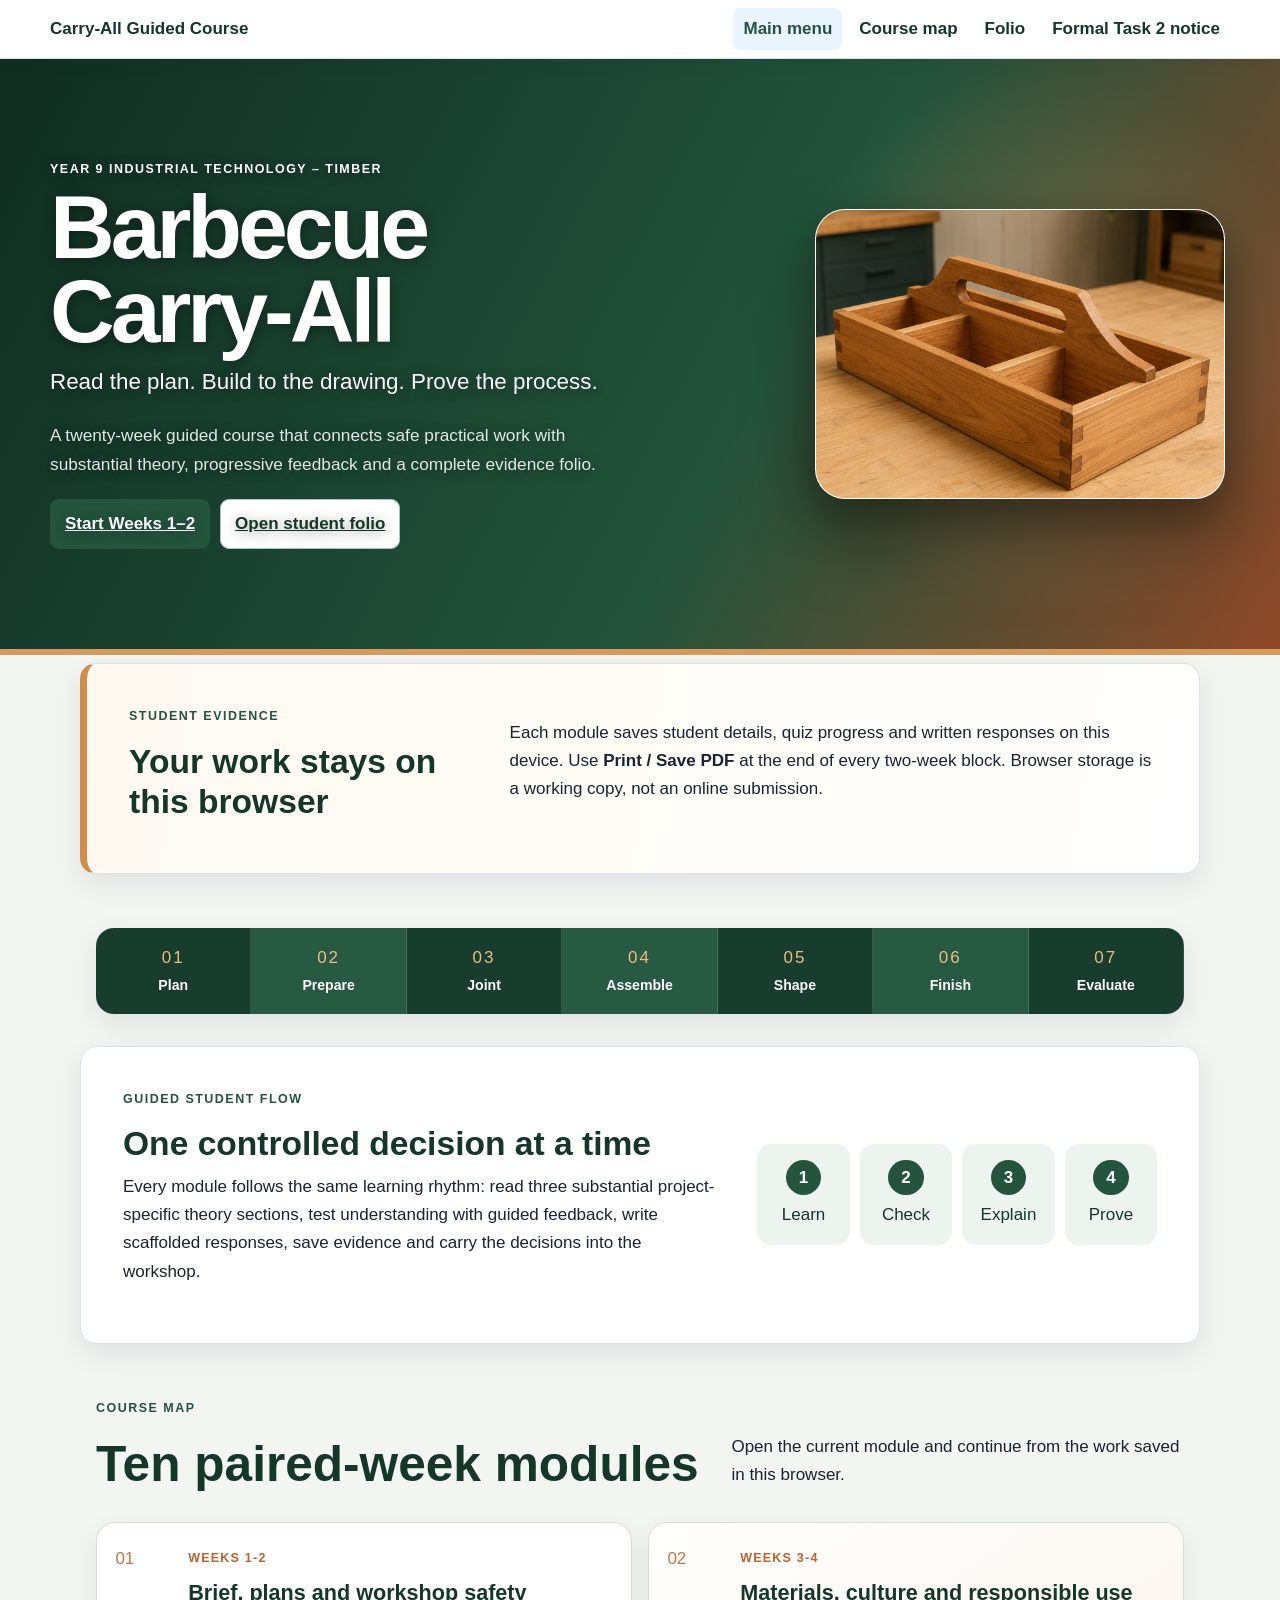
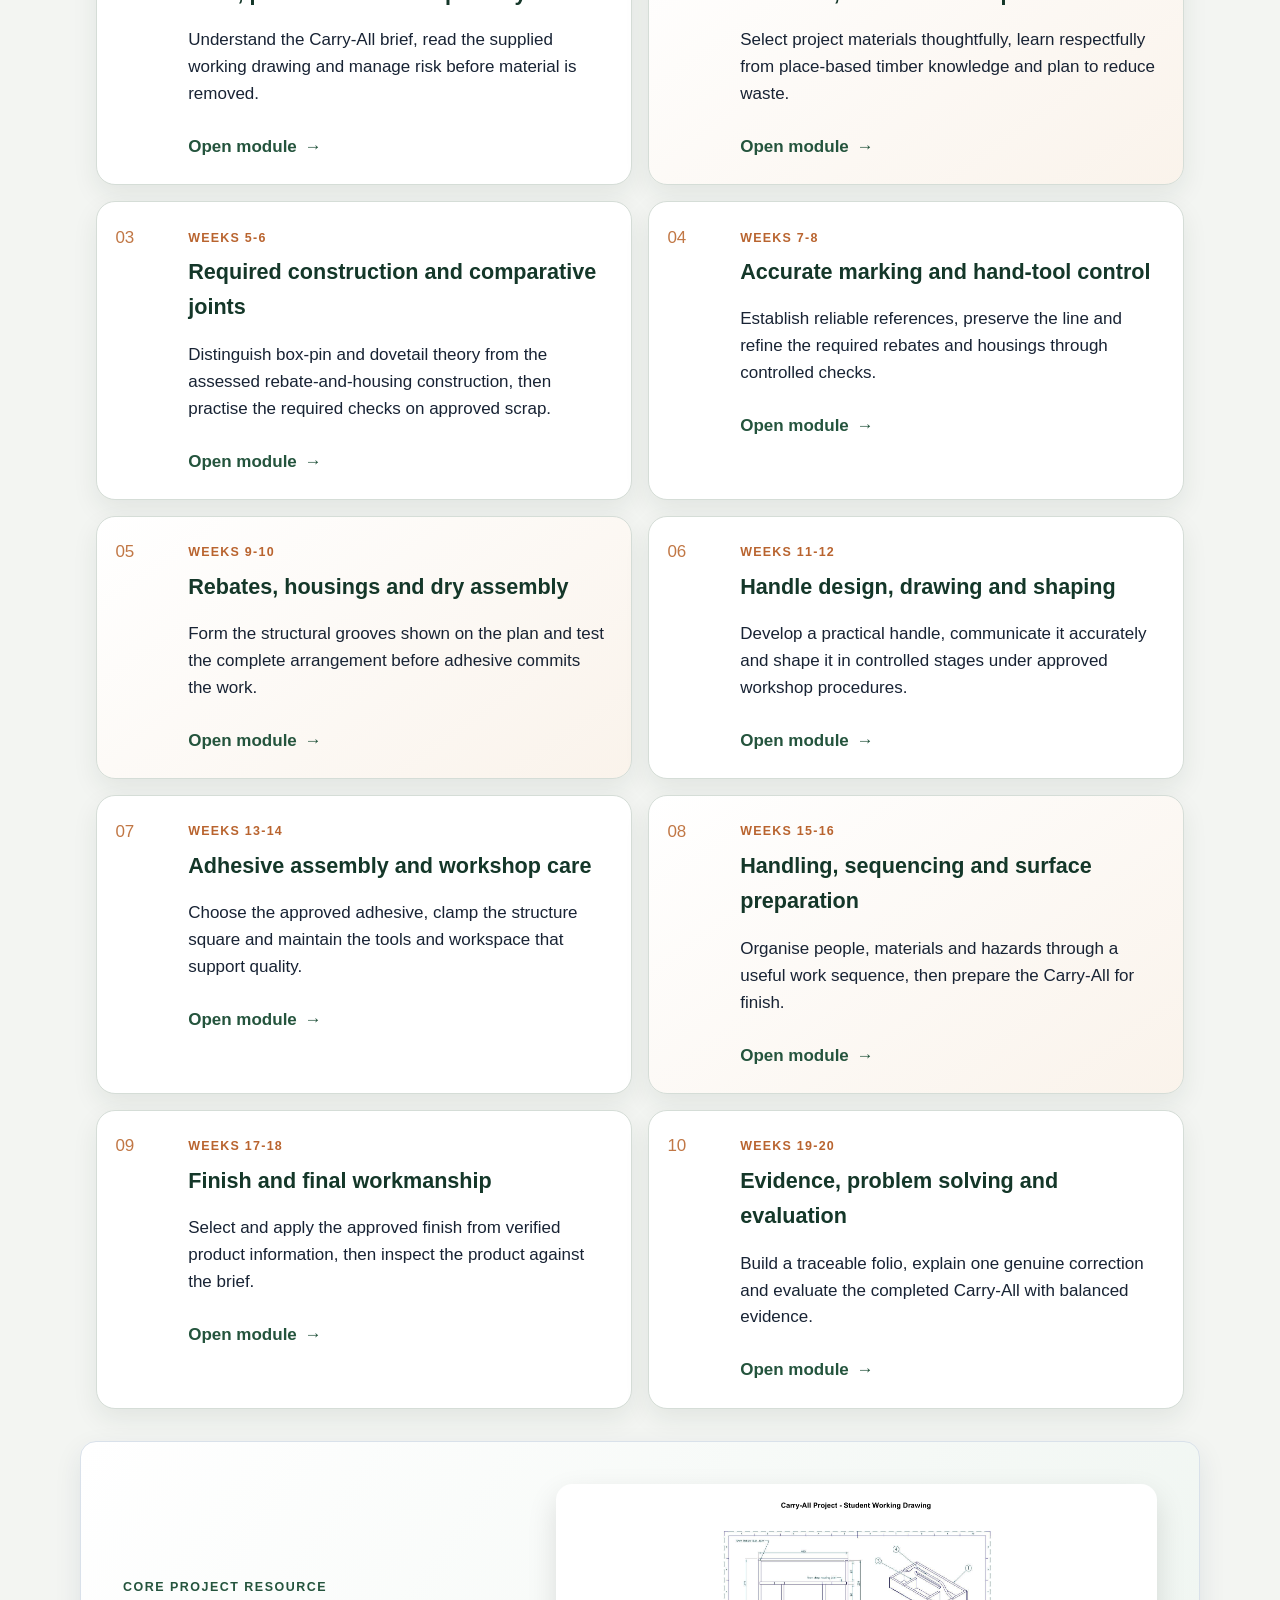
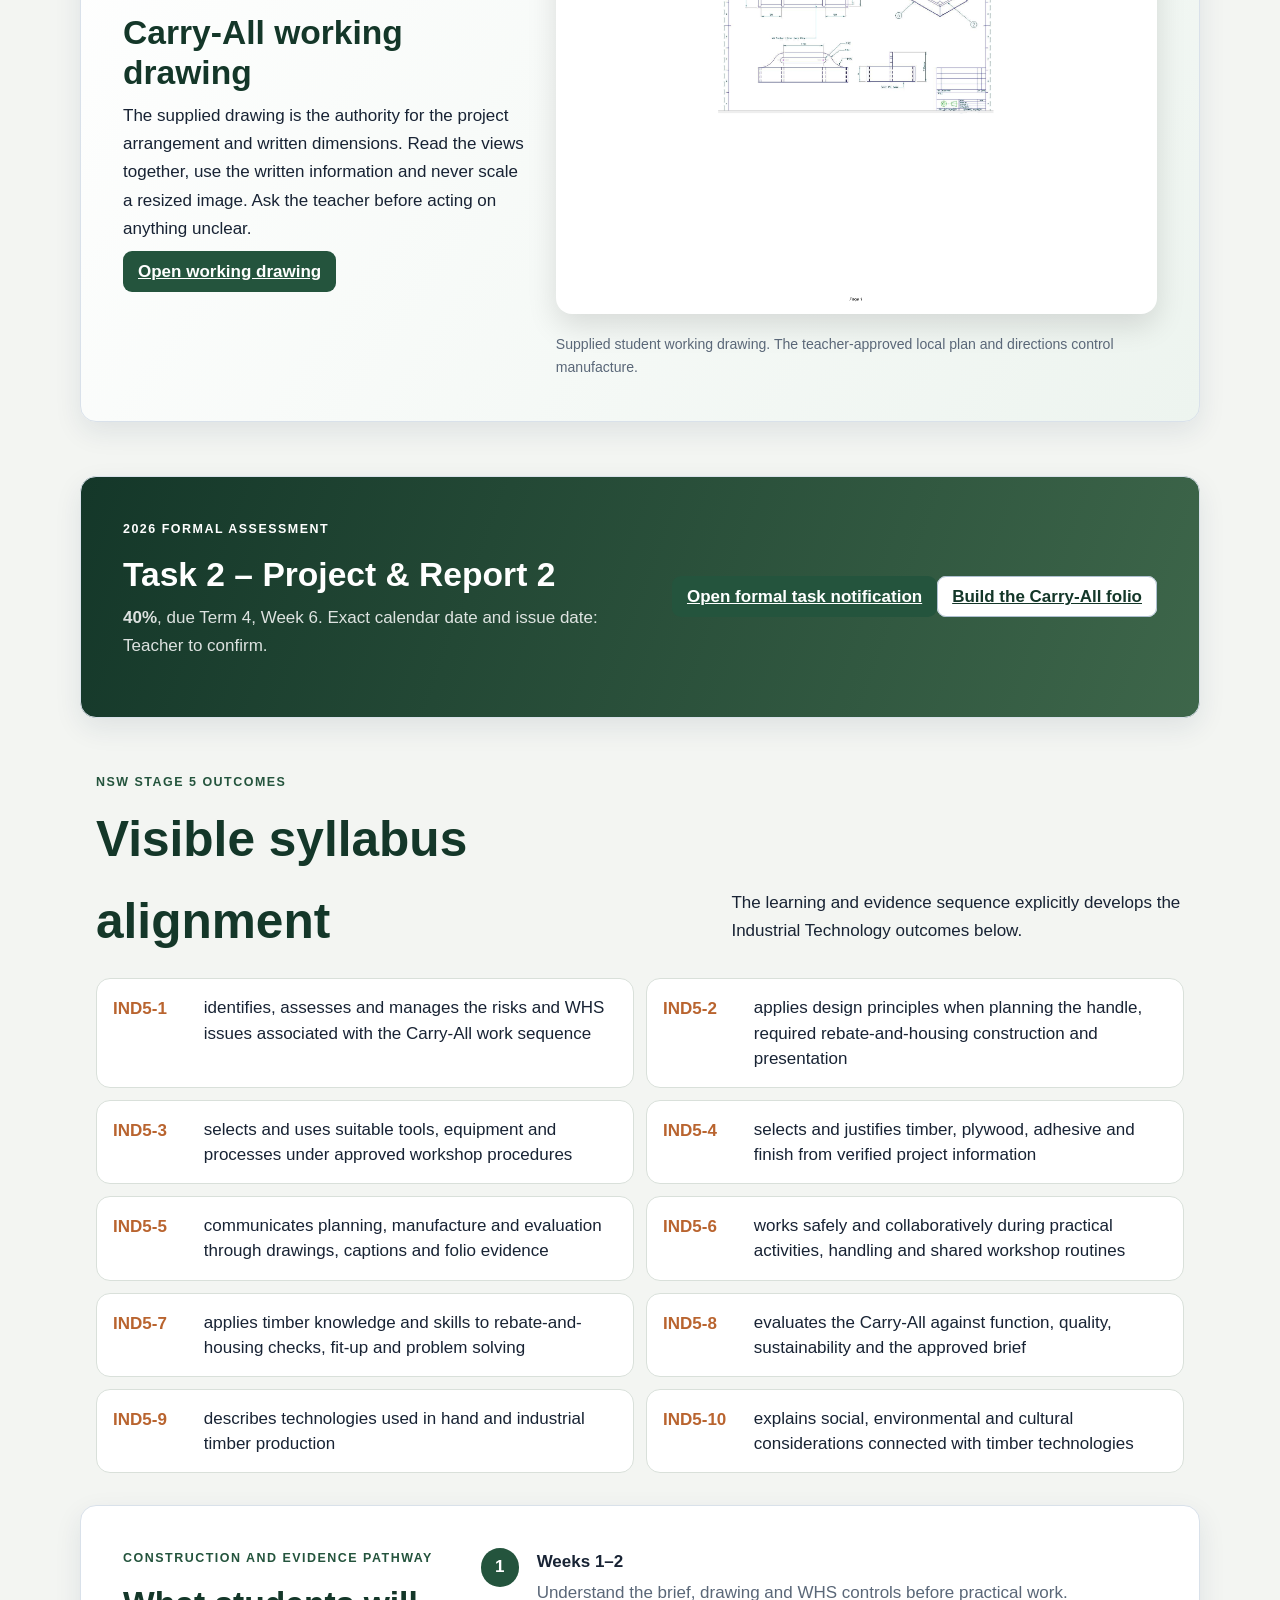
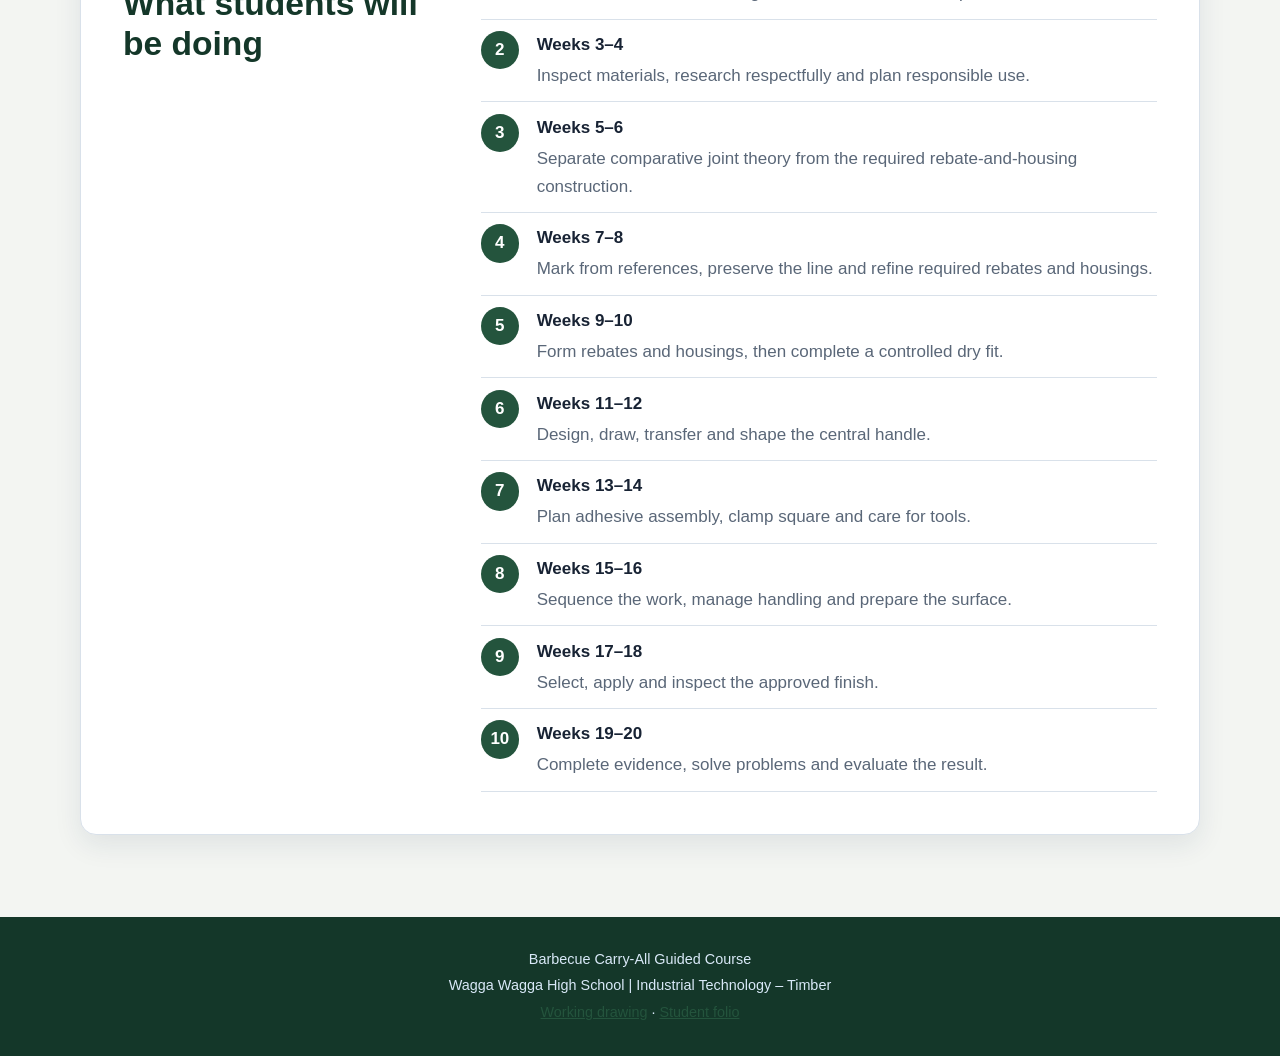
==== commit fafcf315: "Clarify main menu navigation" ====
--- a/index.html
+++ b/index.html
@@ -1,7 +1,7 @@
 <!doctype html>
 <html lang="en-AU"><head><meta charset="utf-8"><meta name="viewport" content="width=device-width,initial-scale=1"><meta name="description" content="Complete Year 9 Industrial Technology Timber guided course for the Barbecue Carry-All project."><title>Barbecue Carry-All Guided Course</title><link rel="stylesheet" href="styles/course.css"><link rel="stylesheet" href="styles/carry-all-overrides.css"></head>
 <body class="landing"><a class="skip-link" href="#main-content">Skip to course content</a>
-<div class="course-bar screen-only"><div class="course-bar-inner"><a class="course-brand" href="index.html">Carry-All Guided Course</a><nav class="course-links" aria-label="Course navigation"><a class="active" aria-current="page" href="index.html">Home</a><a href="#course-map">Course map</a><a href="carry-all-folio.html">Folio</a><a href="assessment-notification.html">Formal Task 2 notice</a></nav></div></div>
+<div class="course-bar screen-only"><div class="course-bar-inner"><a class="course-brand" href="index.html">Carry-All Guided Course</a><nav class="course-links" aria-label="Course navigation"><a class="active" aria-current="page" href="index.html">Main menu</a><a href="#course-map">Course map</a><a href="carry-all-folio.html">Folio</a><a href="assessment-notification.html">Formal Task 2 notice</a></nav></div></div>
   <header class="hero landing-hero"><div class="hero-inner"><div class="hero-copy"><p class="eyebrow">Year 9 Industrial Technology – Timber</p><h1>Barbecue Carry-All</h1><p class="hero-subtitle">Read the plan. Build to the drawing. Prove the process.</p><p class="hero-intro">A twenty-week guided course that connects safe practical work with substantial theory, progressive feedback and a complete evidence folio.</p><div class="hero-actions screen-only"><a class="primary-button" href="weeks1-2/index.html">Start Weeks 1–2</a><a class="secondary-button" href="carry-all-folio.html">Open student folio</a></div></div><div class="hero-showcase"><img class="hero-chair carry-hero-product" src="assets/carry-all-hero.png" alt="Accurate timber Barbecue Carry-All with a longitudinal handle panel and open dividers"></div></div></header>
 <main id="main-content">
 <section class="evidence-notice card"><div><p class="section-kicker">Student evidence</p><h2>Your work stays on this browser</h2></div><p>Each module saves student details, quiz progress and written responses on this device. Use <strong>Print / Save PDF</strong> at the end of every two-week block. Browser storage is a working copy, not an online submission.</p></section>
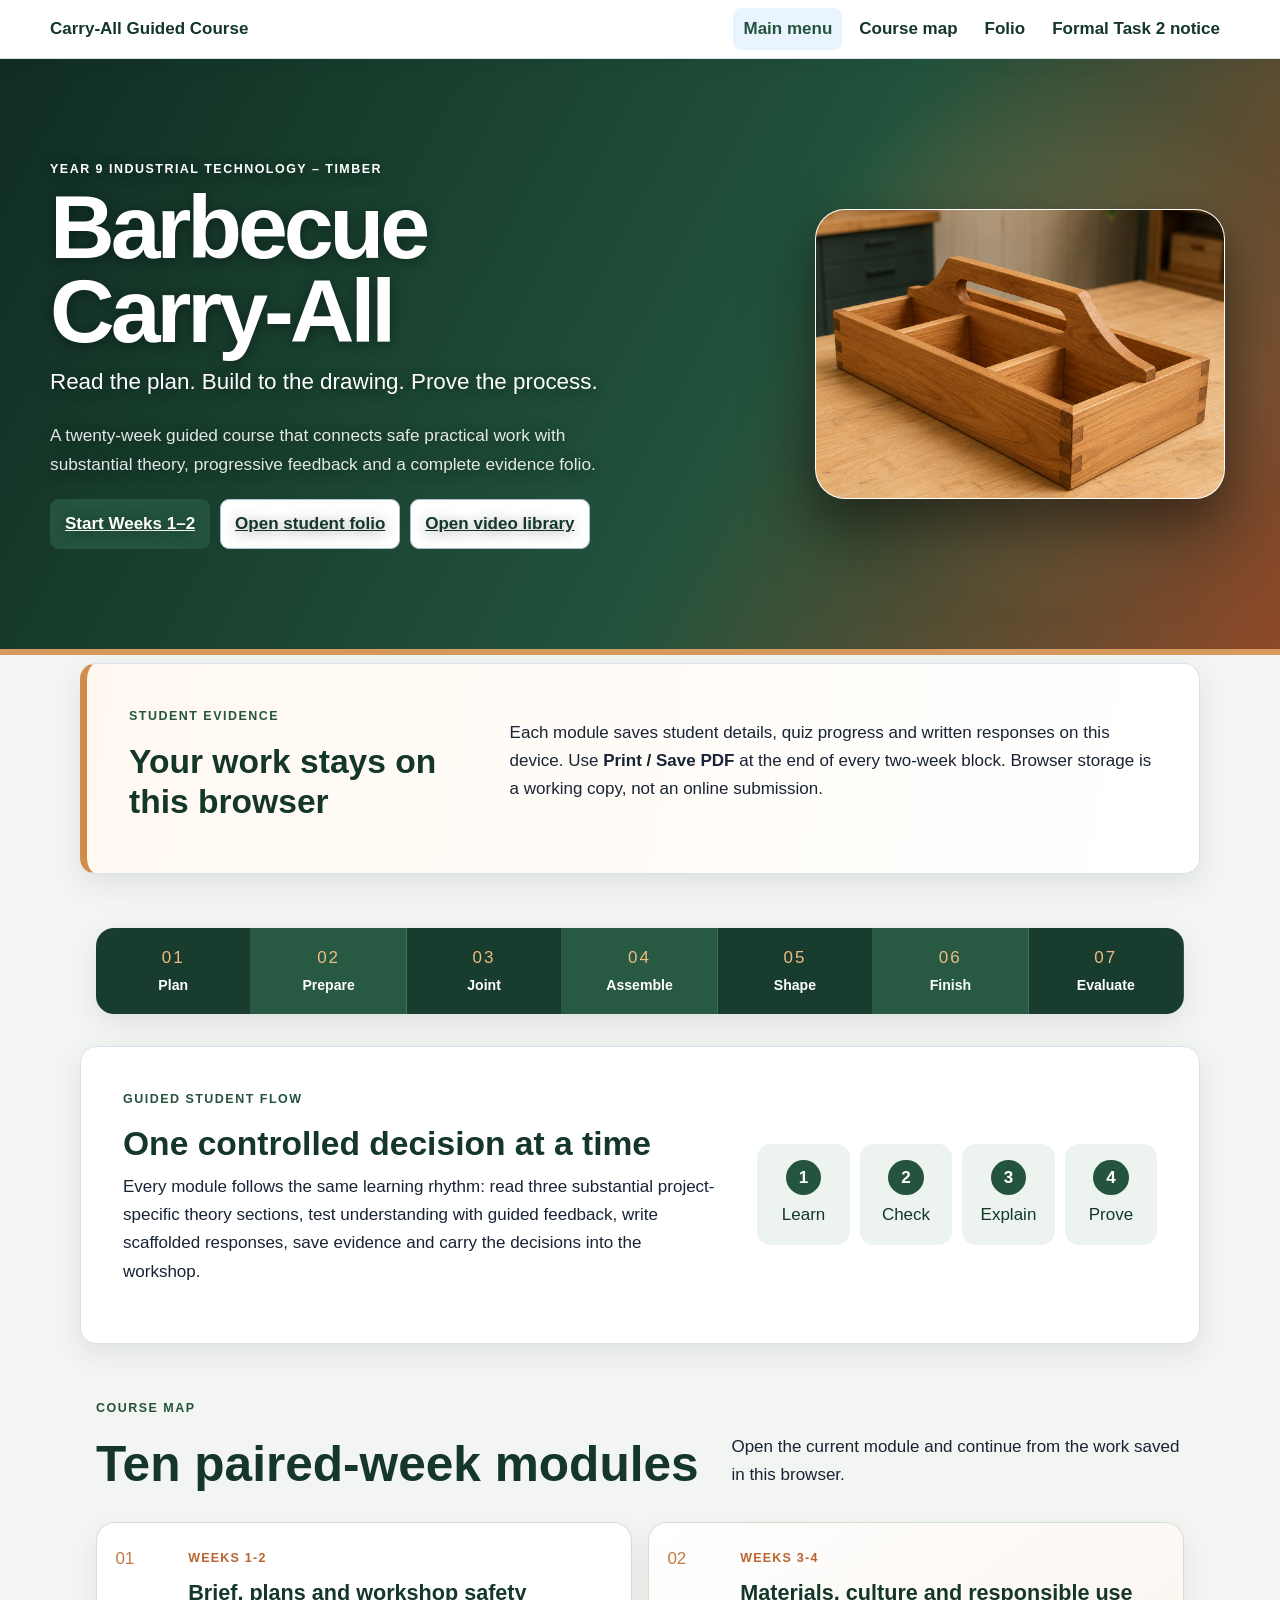
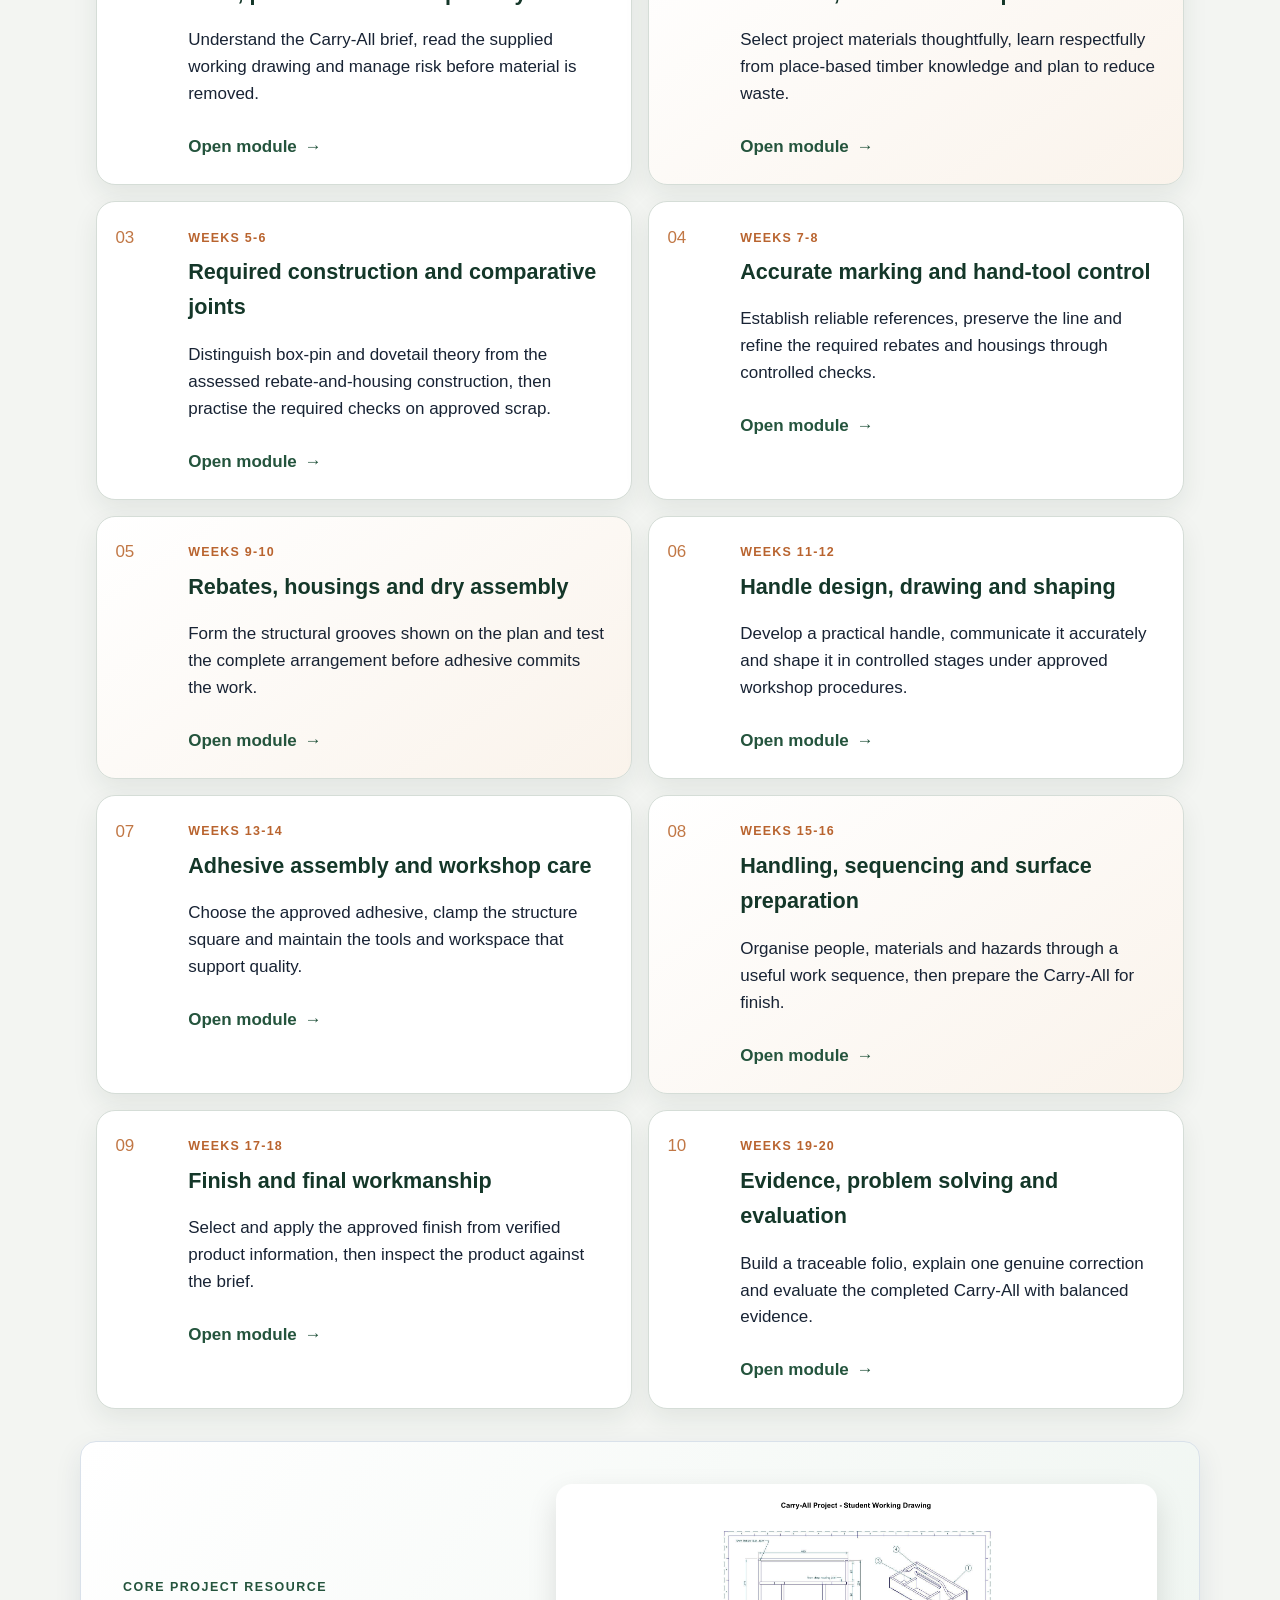
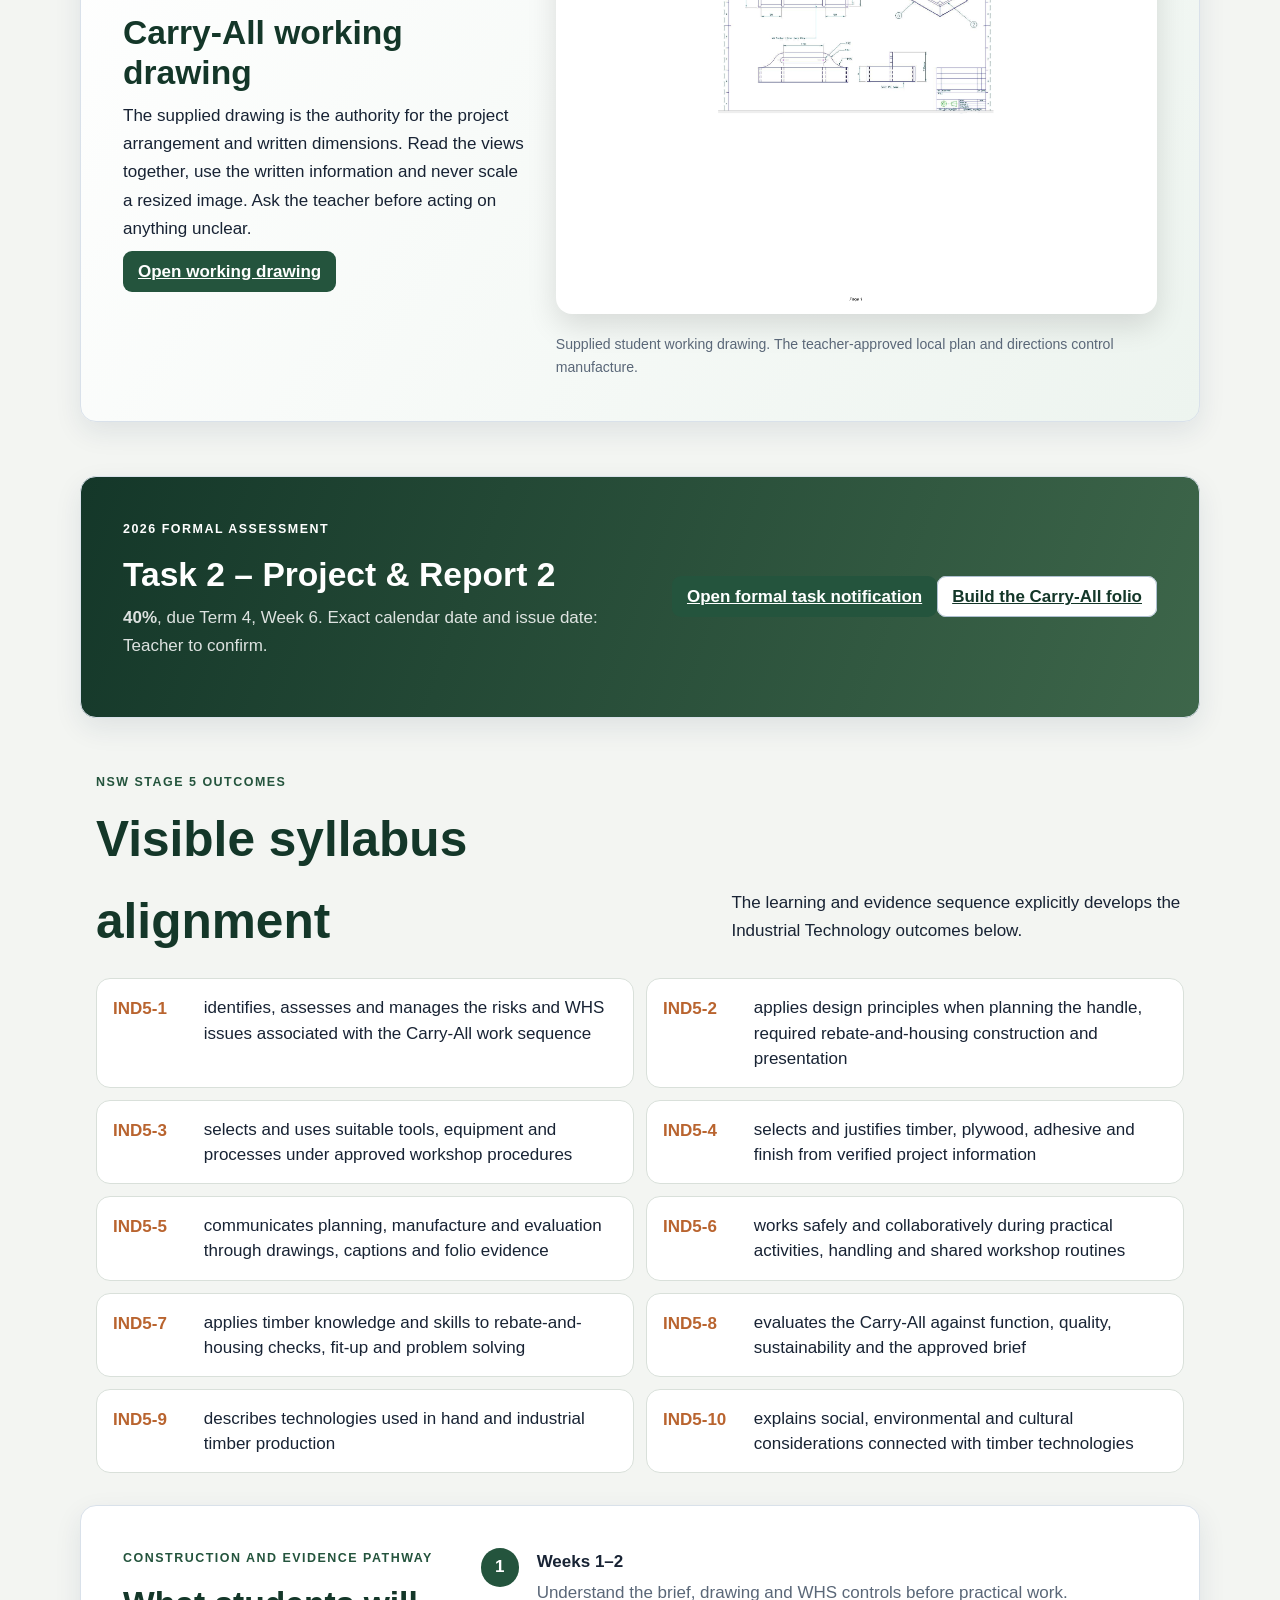
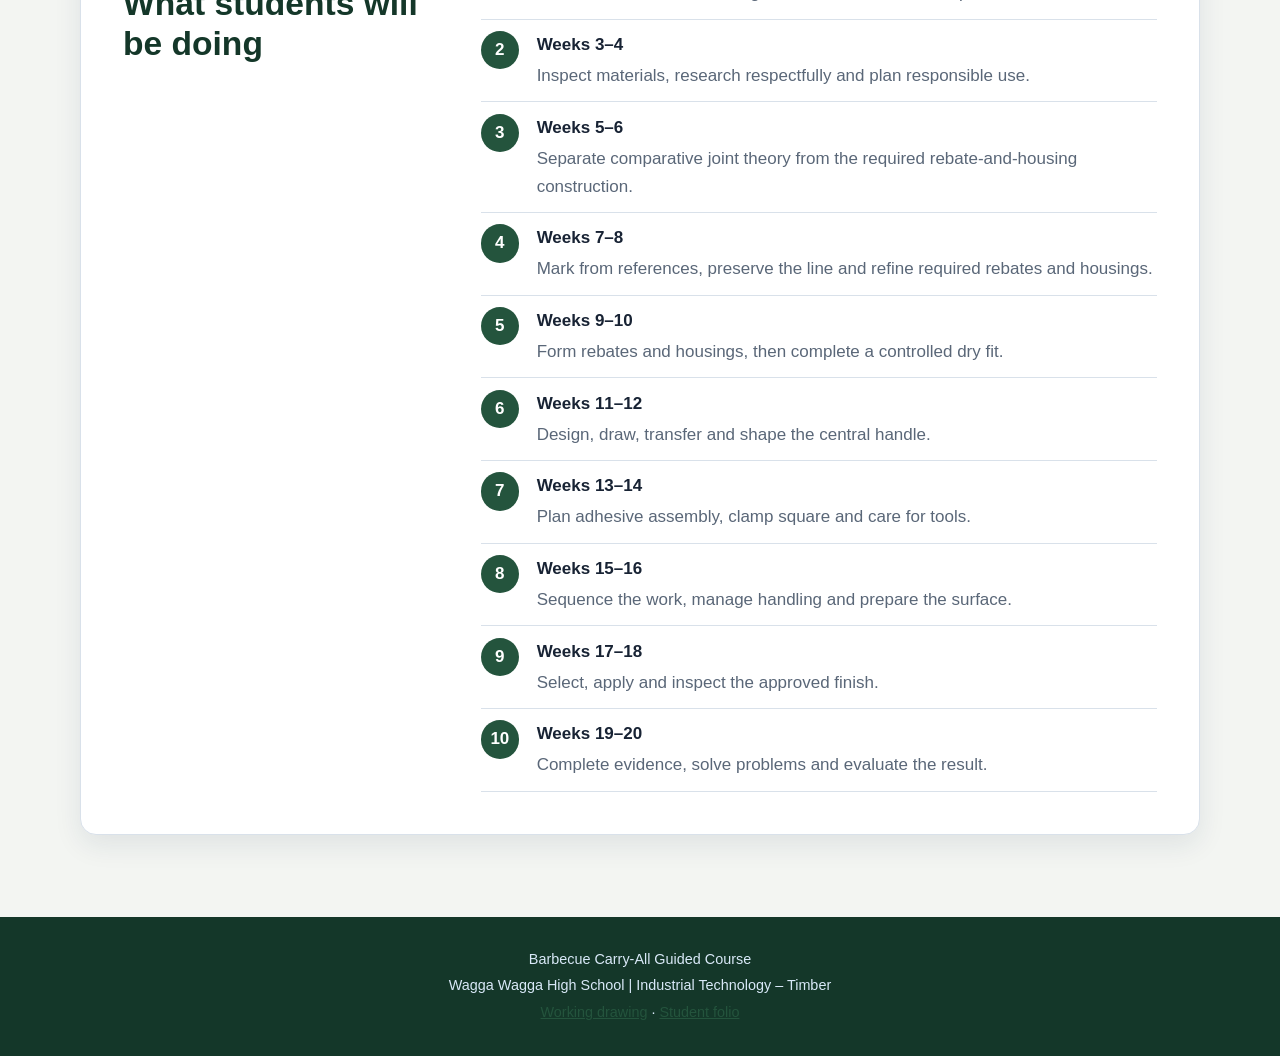
==== commit 67a8789a: "Add project-specific video library" ====
--- a/index.html
+++ b/index.html
@@ -2,7 +2,7 @@
 <html lang="en-AU"><head><meta charset="utf-8"><meta name="viewport" content="width=device-width,initial-scale=1"><meta name="description" content="Complete Year 9 Industrial Technology Timber guided course for the Barbecue Carry-All project."><title>Barbecue Carry-All Guided Course</title><link rel="stylesheet" href="styles/course.css"><link rel="stylesheet" href="styles/carry-all-overrides.css"></head>
 <body class="landing"><a class="skip-link" href="#main-content">Skip to course content</a>
 <div class="course-bar screen-only"><div class="course-bar-inner"><a class="course-brand" href="index.html">Carry-All Guided Course</a><nav class="course-links" aria-label="Course navigation"><a class="active" aria-current="page" href="index.html">Main menu</a><a href="#course-map">Course map</a><a href="carry-all-folio.html">Folio</a><a href="assessment-notification.html">Formal Task 2 notice</a></nav></div></div>
-  <header class="hero landing-hero"><div class="hero-inner"><div class="hero-copy"><p class="eyebrow">Year 9 Industrial Technology – Timber</p><h1>Barbecue Carry-All</h1><p class="hero-subtitle">Read the plan. Build to the drawing. Prove the process.</p><p class="hero-intro">A twenty-week guided course that connects safe practical work with substantial theory, progressive feedback and a complete evidence folio.</p><div class="hero-actions screen-only"><a class="primary-button" href="weeks1-2/index.html">Start Weeks 1–2</a><a class="secondary-button" href="carry-all-folio.html">Open student folio</a></div></div><div class="hero-showcase"><img class="hero-chair carry-hero-product" src="assets/carry-all-hero.png" alt="Accurate timber Barbecue Carry-All with a longitudinal handle panel and open dividers"></div></div></header>
+  <header class="hero landing-hero"><div class="hero-inner"><div class="hero-copy"><p class="eyebrow">Year 9 Industrial Technology – Timber</p><h1>Barbecue Carry-All</h1><p class="hero-subtitle">Read the plan. Build to the drawing. Prove the process.</p><p class="hero-intro">A twenty-week guided course that connects safe practical work with substantial theory, progressive feedback and a complete evidence folio.</p><div class="hero-actions screen-only"><a class="primary-button" href="weeks1-2/index.html">Start Weeks 1–2</a><a class="secondary-button" href="carry-all-folio.html">Open student folio</a><a class="secondary-button" href="youtube-library/video-library.html">Open video library</a></div></div><div class="hero-showcase"><img class="hero-chair carry-hero-product" src="assets/carry-all-hero.png" alt="Accurate timber Barbecue Carry-All with a longitudinal handle panel and open dividers"></div></div></header>
 <main id="main-content">
 <section class="evidence-notice card"><div><p class="section-kicker">Student evidence</p><h2>Your work stays on this browser</h2></div><p>Each module saves student details, quiz progress and written responses on this device. Use <strong>Print / Save PDF</strong> at the end of every two-week block. Browser storage is a working copy, not an online submission.</p></section>
 <section class="stage-strip" aria-label="Project stages"><div><span>01</span><strong>Plan</strong></div><div><span>02</span><strong>Prepare</strong></div><div><span>03</span><strong>Joint</strong></div><div><span>04</span><strong>Assemble</strong></div><div><span>05</span><strong>Shape</strong></div><div><span>06</span><strong>Finish</strong></div><div><span>07</span><strong>Evaluate</strong></div></section>
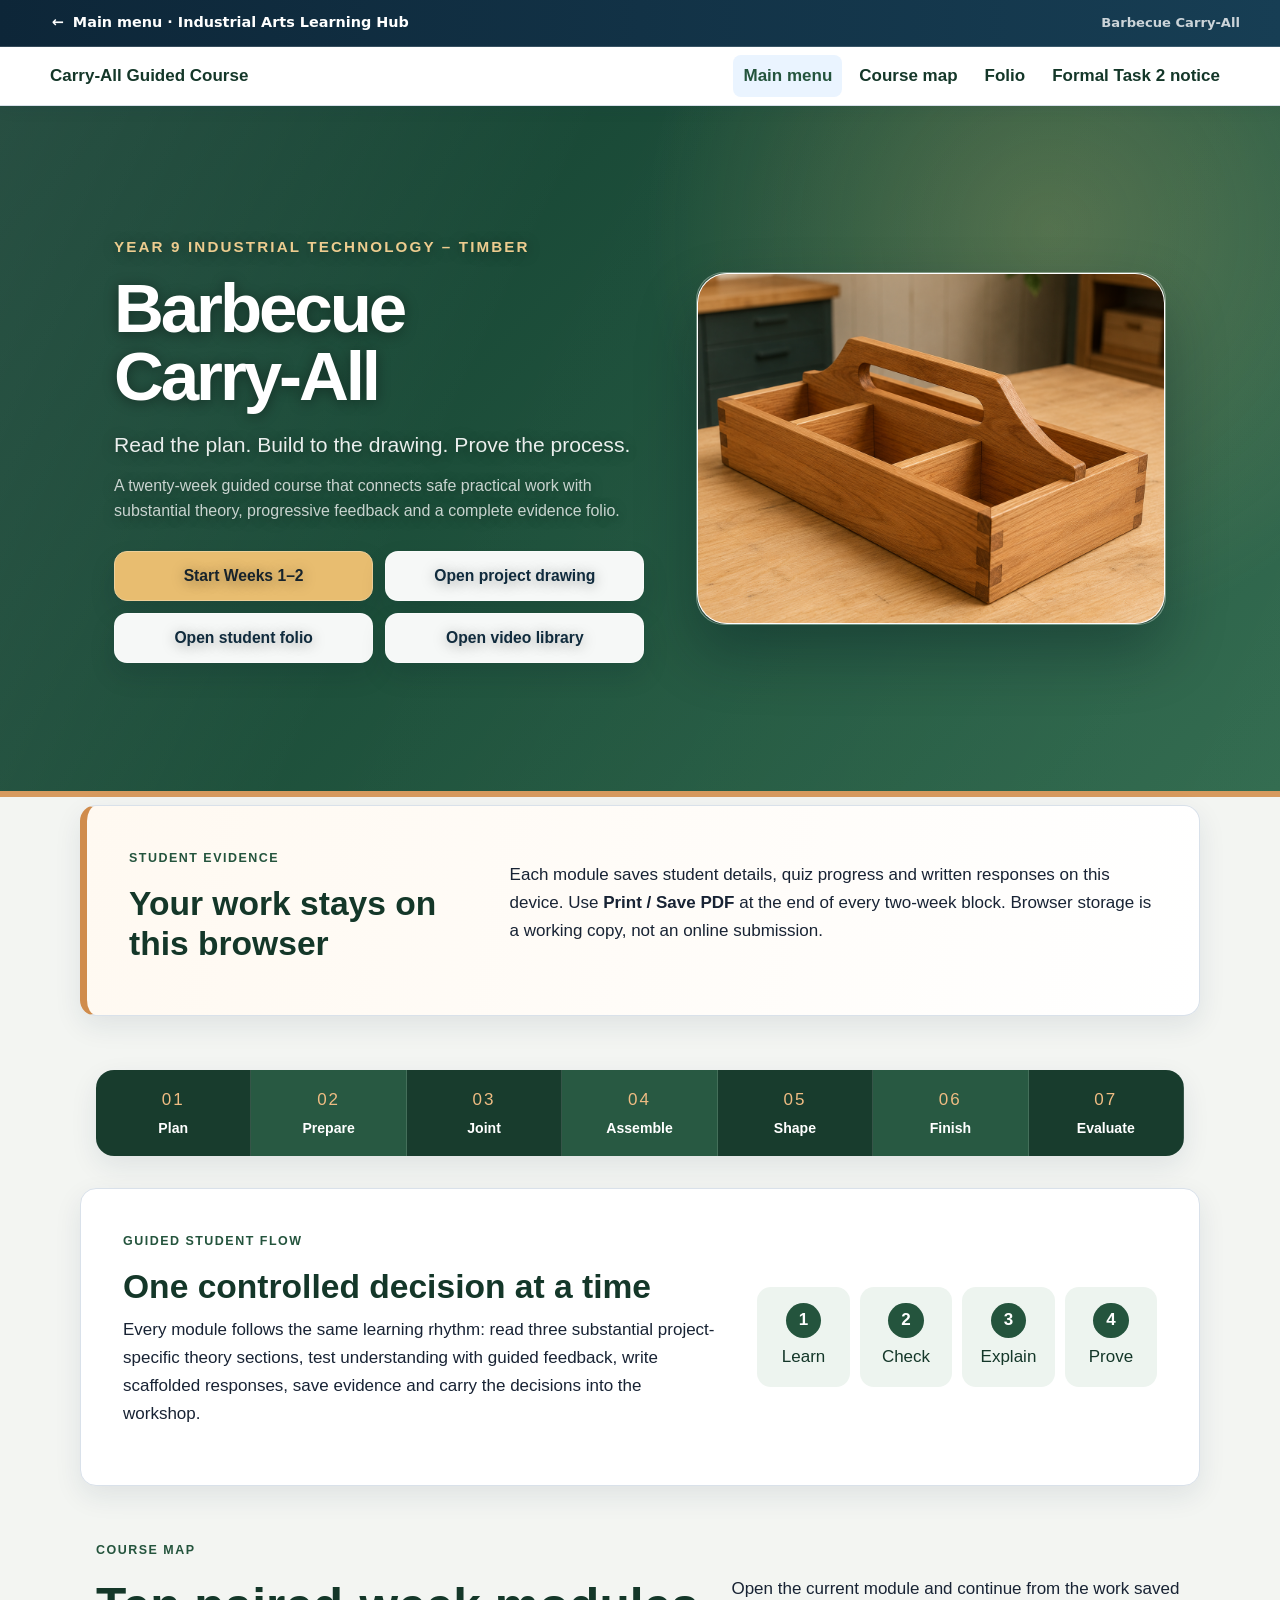
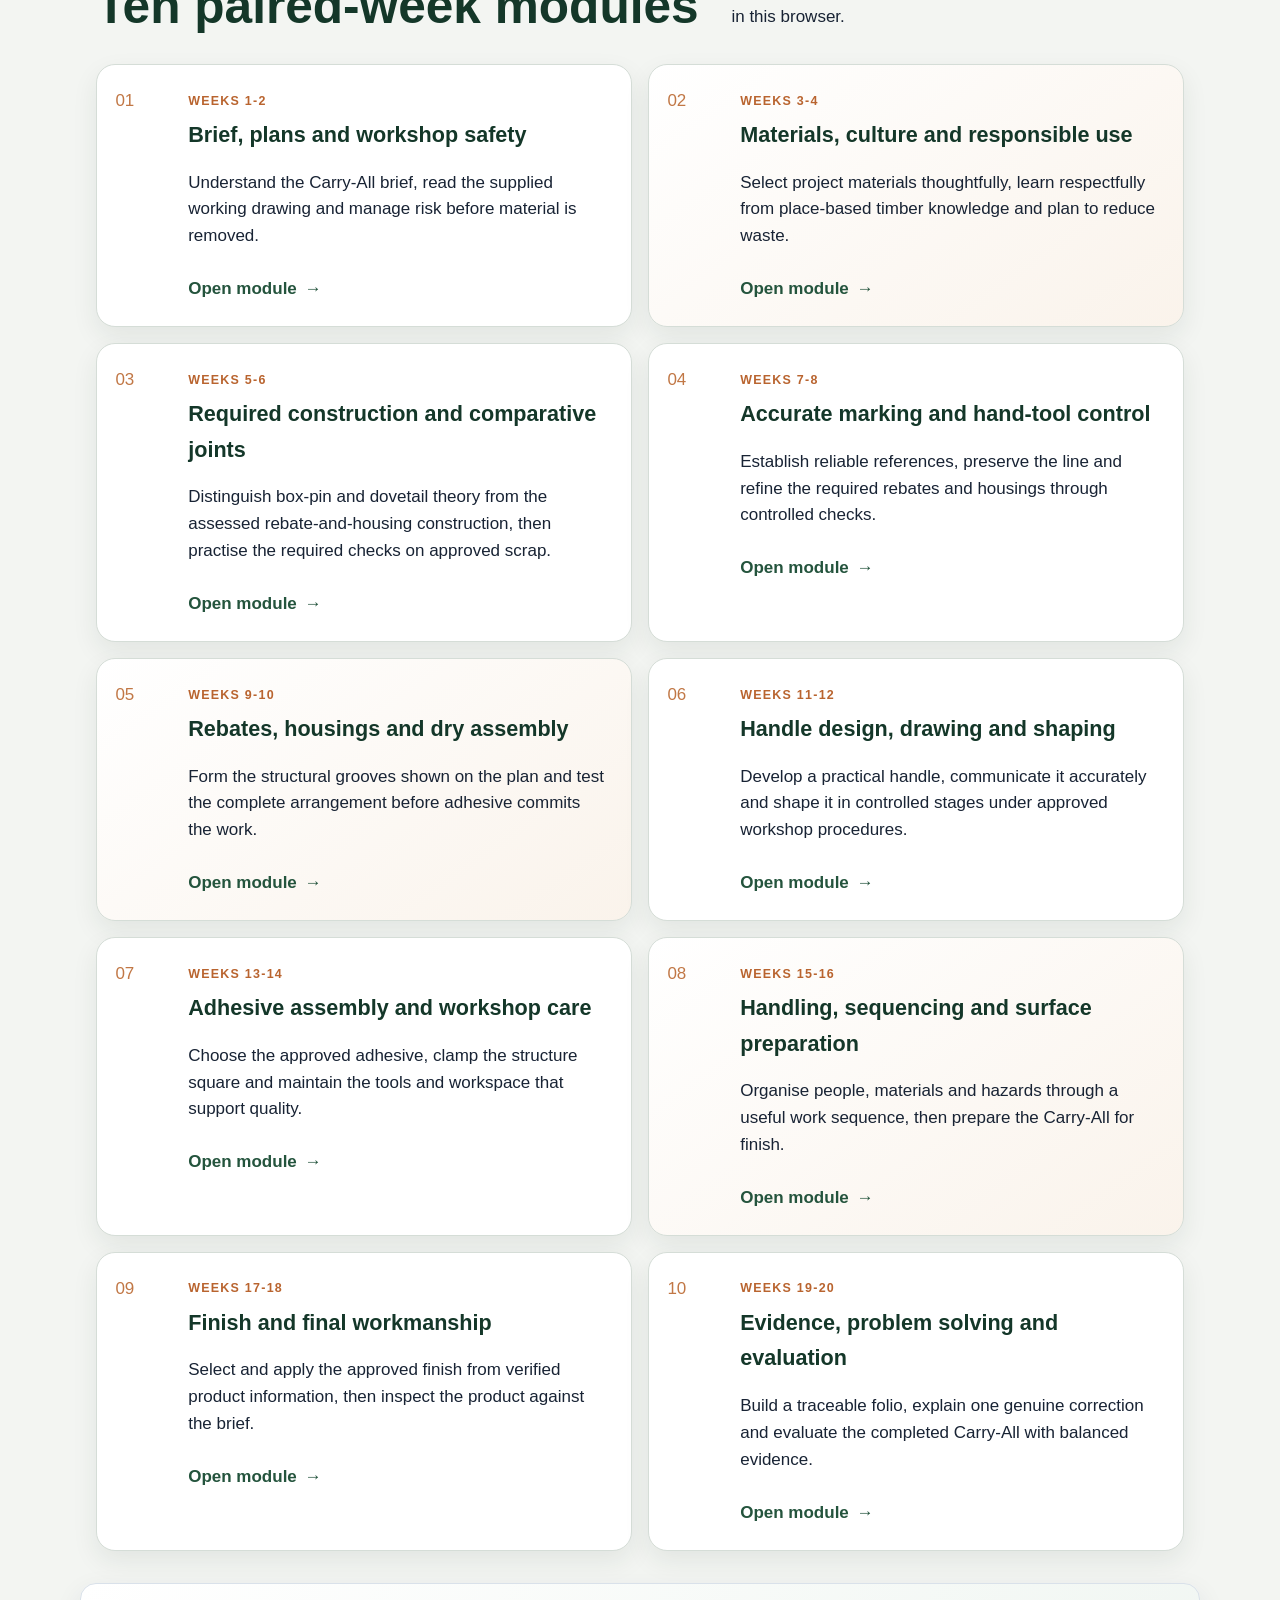
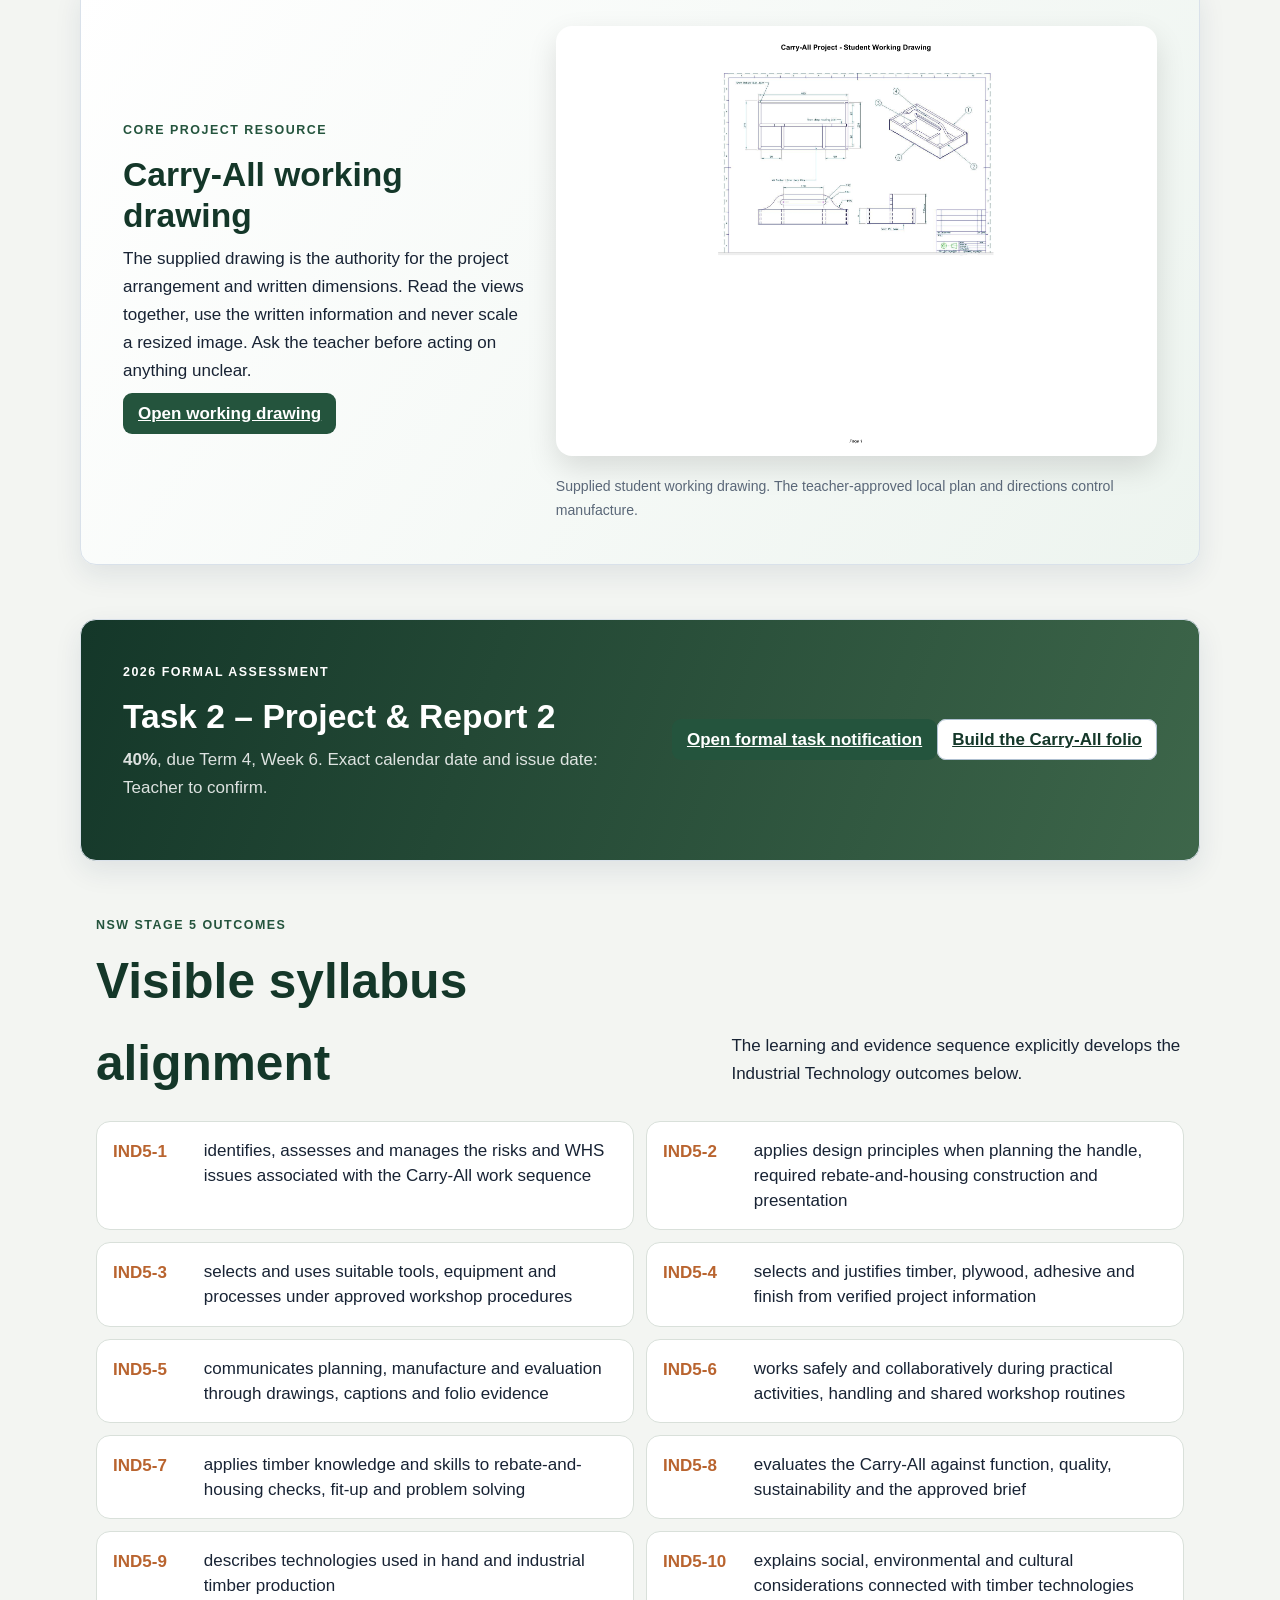
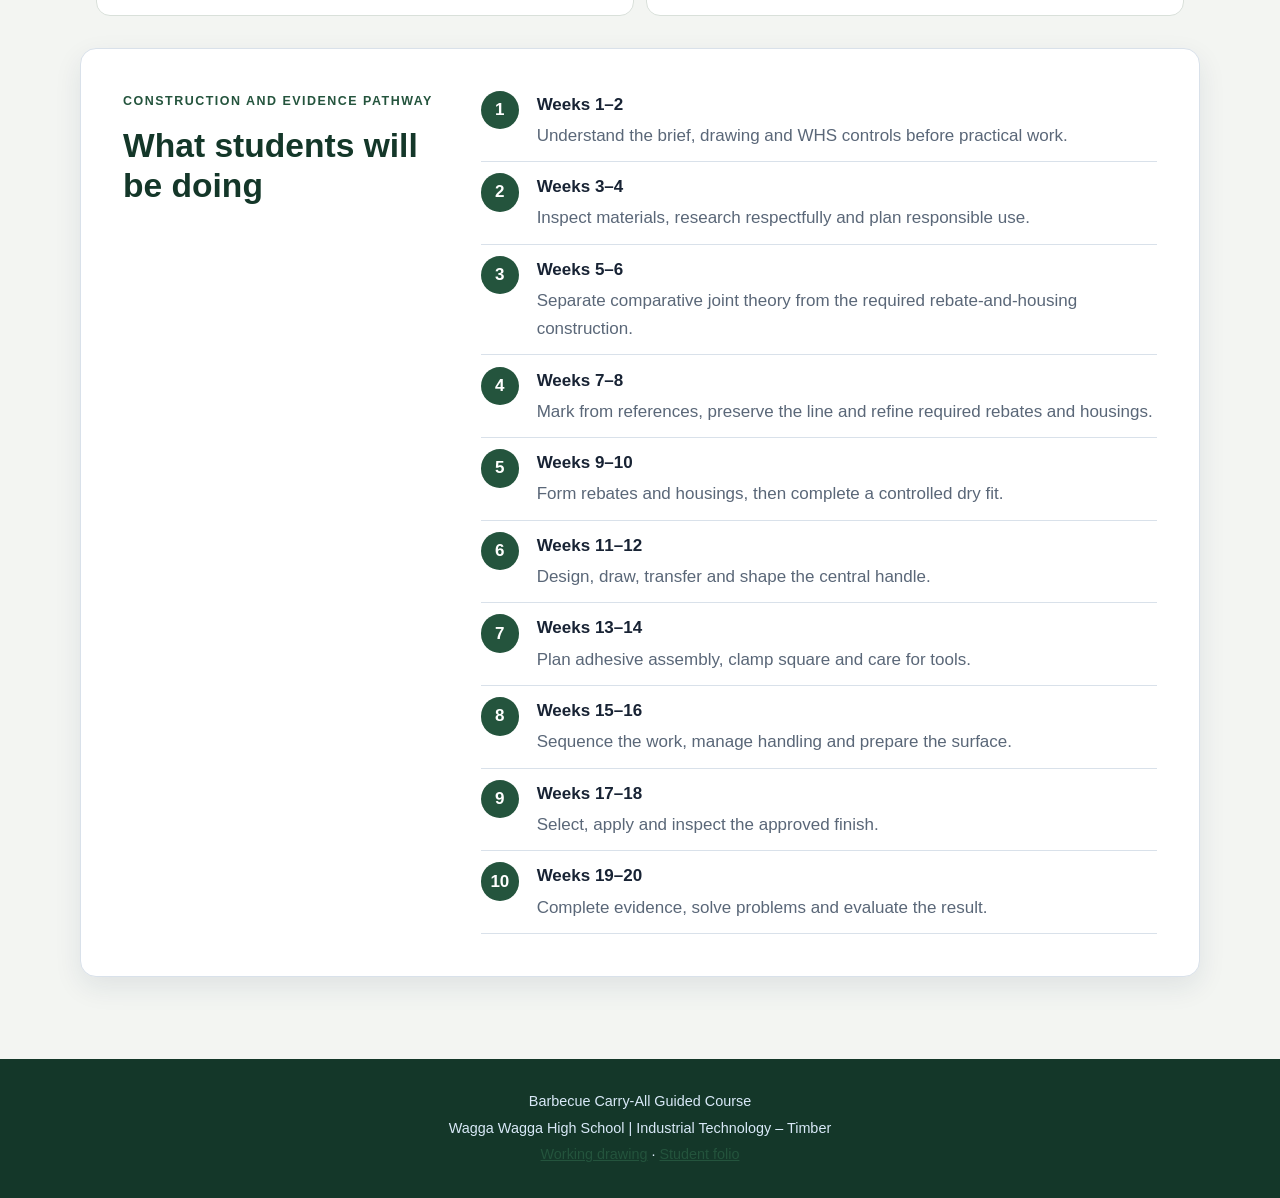
==== commit 790be824: "Refine hero and add learning hub navigation" ====
--- a/index.html
+++ b/index.html
@@ -1,8 +1,8 @@
 <!doctype html>
-<html lang="en-AU"><head><meta charset="utf-8"><meta name="viewport" content="width=device-width,initial-scale=1"><meta name="description" content="Complete Year 9 Industrial Technology Timber guided course for the Barbecue Carry-All project."><title>Barbecue Carry-All Guided Course</title><link rel="stylesheet" href="styles/course.css"><link rel="stylesheet" href="styles/carry-all-overrides.css"></head>
+<html lang="en-AU"><head><meta charset="utf-8"><meta name="viewport" content="width=device-width,initial-scale=1"><meta name="description" content="Complete Year 9 Industrial Technology Timber guided course for the Barbecue Carry-All project."><title>Barbecue Carry-All Guided Course</title><link rel="stylesheet" href="styles/course.css"><link rel="stylesheet" href="styles/carry-all-overrides.css"><link rel="stylesheet" href="shared/sister-site.css" data-sister-site-styles><script src="shared/hub-navigation.js" defer></script></head>
 <body class="landing"><a class="skip-link" href="#main-content">Skip to course content</a>
 <div class="course-bar screen-only"><div class="course-bar-inner"><a class="course-brand" href="index.html">Carry-All Guided Course</a><nav class="course-links" aria-label="Course navigation"><a class="active" aria-current="page" href="index.html">Main menu</a><a href="#course-map">Course map</a><a href="carry-all-folio.html">Folio</a><a href="assessment-notification.html">Formal Task 2 notice</a></nav></div></div>
-  <header class="hero landing-hero"><div class="hero-inner"><div class="hero-copy"><p class="eyebrow">Year 9 Industrial Technology – Timber</p><h1>Barbecue Carry-All</h1><p class="hero-subtitle">Read the plan. Build to the drawing. Prove the process.</p><p class="hero-intro">A twenty-week guided course that connects safe practical work with substantial theory, progressive feedback and a complete evidence folio.</p><div class="hero-actions screen-only"><a class="primary-button" href="weeks1-2/index.html">Start Weeks 1–2</a><a class="secondary-button" href="carry-all-folio.html">Open student folio</a><a class="secondary-button" href="youtube-library/video-library.html">Open video library</a></div></div><div class="hero-showcase"><img class="hero-chair carry-hero-product" src="assets/carry-all-hero.png" alt="Accurate timber Barbecue Carry-All with a longitudinal handle panel and open dividers"></div></div></header>
+  <header class="hero landing-hero sister-hero" style="--hero-start:#123d2f;--hero-end:#2c674a;--hero-accent:#e8bd70"><div class="hero-inner"><div class="hero-copy"><p class="eyebrow">Year 9 Industrial Technology – Timber</p><h1>Barbecue Carry-All</h1><p class="hero-subtitle">Read the plan. Build to the drawing. Prove the process.</p><p class="hero-intro">A twenty-week guided course that connects safe practical work with substantial theory, progressive feedback and a complete evidence folio.</p><div class="hero-actions screen-only"><a class="primary-button" href="weeks1-2/index.html">Start Weeks 1–2</a><a class="secondary-button" href="Carry-All%20Working%20Drawing.pdf" target="_blank" rel="noopener">Open project drawing</a><a class="secondary-button" href="carry-all-folio.html">Open student folio</a><a class="secondary-button" href="youtube-library/video-library.html">Open video library</a></div></div><div class="hero-showcase"><img class="hero-chair carry-hero-product" src="assets/carry-all-hero.png" alt="Accurate timber Barbecue Carry-All with a longitudinal handle panel and open dividers"></div></div></header>
 <main id="main-content">
 <section class="evidence-notice card"><div><p class="section-kicker">Student evidence</p><h2>Your work stays on this browser</h2></div><p>Each module saves student details, quiz progress and written responses on this device. Use <strong>Print / Save PDF</strong> at the end of every two-week block. Browser storage is a working copy, not an online submission.</p></section>
 <section class="stage-strip" aria-label="Project stages"><div><span>01</span><strong>Plan</strong></div><div><span>02</span><strong>Prepare</strong></div><div><span>03</span><strong>Joint</strong></div><div><span>04</span><strong>Assemble</strong></div><div><span>05</span><strong>Shape</strong></div><div><span>06</span><strong>Finish</strong></div><div><span>07</span><strong>Evaluate</strong></div></section>
--- a/shared/sister-site.css
+++ b/shared/sister-site.css
@@ -0,0 +1,288 @@
+:root {
+  --hub-ink: #102b3d;
+  --hub-paper: #f5f8fa;
+}
+
+.hub-return-bar {
+  background: linear-gradient(90deg, #0d2638, #173e54);
+  border-bottom: 1px solid rgba(255, 255, 255, 0.16);
+  color: #fff;
+  font-family: Inter, ui-sans-serif, system-ui, -apple-system, BlinkMacSystemFont, "Segoe UI", sans-serif;
+  position: relative;
+  z-index: 1000;
+}
+
+.hub-return-inner {
+  align-items: center;
+  display: flex;
+  gap: 1rem;
+  justify-content: space-between;
+  margin: 0 auto;
+  max-width: 1240px;
+  min-height: 44px;
+  padding: 0.45rem 1.25rem;
+}
+
+.hub-return-link {
+  align-items: center;
+  border-radius: 999px;
+  color: #fff;
+  display: inline-flex;
+  font-size: 0.9rem;
+  font-weight: 800;
+  gap: 0.55rem;
+  line-height: 1.2;
+  padding: 0.45rem 0.75rem;
+  text-decoration: none;
+}
+
+.hub-return-link:hover,
+.hub-return-link:focus-visible {
+  background: rgba(255, 255, 255, 0.14);
+  color: #fff;
+  outline: 3px solid rgba(255, 255, 255, 0.42);
+  outline-offset: 2px;
+}
+
+.hub-course-label {
+  color: rgba(255, 255, 255, 0.78);
+  font-size: 0.82rem;
+  font-weight: 700;
+  overflow: hidden;
+  text-overflow: ellipsis;
+  white-space: nowrap;
+}
+
+.sister-hero {
+  --hero-start: #173f55;
+  --hero-end: #2f6b7e;
+  --hero-accent: #f0bd67;
+  background:
+    radial-gradient(circle at 82% 18%, color-mix(in srgb, var(--hero-accent) 24%, transparent), transparent 34%),
+    linear-gradient(135deg, var(--hero-start) 0%, var(--hero-end) 100%);
+  color: #fff;
+  isolation: isolate;
+  overflow: hidden;
+  position: relative;
+}
+
+.sister-hero::before {
+  background: linear-gradient(115deg, rgba(255, 255, 255, 0.09), transparent 38%, rgba(255, 255, 255, 0.04));
+  content: "";
+  inset: 0;
+  pointer-events: none;
+  position: absolute;
+  z-index: -1;
+}
+
+.sister-hero .hero-inner,
+.sister-hero.hero.content-section {
+  align-items: center;
+  display: grid;
+  gap: clamp(2rem, 4vw, 3.5rem);
+  grid-template-columns: minmax(0, 1.06fr) minmax(320px, 0.94fr);
+  margin: 0 auto;
+  max-width: 1240px;
+  min-height: 520px;
+  padding: clamp(2.8rem, 5vw, 4.5rem) clamp(1.25rem, 5vw, 4rem);
+}
+
+.sister-hero .hero-copy {
+  max-width: 680px;
+  min-width: 0;
+}
+
+.sister-hero .eyebrow {
+  color: color-mix(in srgb, var(--hero-accent) 78%, #fff);
+  font-size: clamp(0.78rem, 1.4vw, 0.95rem);
+  font-weight: 900;
+  letter-spacing: 0.14em;
+  margin: 0 0 1rem;
+  text-transform: uppercase;
+}
+
+.sister-hero h1 {
+  color: #fff;
+  font-size: clamp(3rem, 5.4vw, 4.75rem);
+  letter-spacing: -0.045em;
+  line-height: 0.98;
+  margin: 0;
+  max-width: 12ch;
+  text-wrap: balance;
+}
+
+.sister-hero .hero-subtitle,
+.sister-hero .hero-lede,
+.sister-hero .hero-copy > p:not(.eyebrow) {
+  color: rgba(255, 255, 255, 0.91);
+  font-size: clamp(1.05rem, 2vw, 1.32rem);
+  line-height: 1.55;
+  margin: 1.15rem 0 0;
+  max-width: 60ch;
+}
+
+.sister-hero .hero-intro {
+  color: rgba(255, 255, 255, 0.76) !important;
+  font-size: 1rem !important;
+  margin-top: 0.75rem !important;
+}
+
+.sister-hero .hero-actions {
+  align-items: stretch;
+  display: flex;
+  flex-wrap: wrap;
+  gap: 0.75rem;
+  margin-top: 1.75rem;
+}
+
+.sister-hero .hero-actions a {
+  align-items: center;
+  background: rgba(255, 255, 255, 0.96);
+  border: 1px solid rgba(255, 255, 255, 0.58);
+  border-radius: 13px;
+  box-shadow: 0 12px 26px rgba(6, 23, 33, 0.14);
+  color: var(--hub-ink);
+  display: inline-flex;
+  flex: 1 1 185px;
+  font-size: 0.98rem;
+  font-weight: 850;
+  justify-content: center;
+  line-height: 1.2;
+  margin: 0;
+  min-height: 50px;
+  padding: 0.8rem 1rem;
+  text-align: center;
+  text-decoration: none;
+}
+
+.sister-hero .hero-actions a:first-child {
+  background: var(--hero-accent);
+  border-color: color-mix(in srgb, var(--hero-accent) 72%, #fff);
+  color: #17232b;
+}
+
+.sister-hero .hero-actions a:hover,
+.sister-hero .hero-actions a:focus-visible {
+  box-shadow: 0 14px 30px rgba(4, 18, 28, 0.24);
+  outline: 3px solid rgba(255, 255, 255, 0.48);
+  outline-offset: 3px;
+  transform: translateY(-2px);
+}
+
+.sister-hero .hero-showcase,
+.sister-hero .hero-media {
+  aspect-ratio: 4 / 3;
+  background: rgba(255, 255, 255, 0.1);
+  border: 1px solid rgba(255, 255, 255, 0.26);
+  border-radius: 28px;
+  box-shadow: 0 28px 60px rgba(3, 18, 28, 0.32);
+  margin: 0;
+  max-height: 430px;
+  min-height: 330px;
+  overflow: hidden;
+  position: relative;
+  width: 100%;
+}
+
+.sister-hero .hero-media {
+  display: block;
+}
+
+.sister-hero .hero-showcase img,
+.sister-hero .hero-media img {
+  display: block !important;
+  height: 100% !important;
+  margin: 0 !important;
+  max-height: none !important;
+  max-width: none !important;
+  object-fit: cover !important;
+  object-position: center !important;
+  inset: 0 !important;
+  position: absolute !important;
+  width: 100% !important;
+}
+
+.sister-hero .hero-showcase.hero-image-contain img,
+.sister-hero .hero-media.hero-image-contain img {
+  object-fit: contain !important;
+  padding: 1rem;
+}
+
+.sister-hero .hero-image-note,
+.sister-hero .hero-media figcaption {
+  background: linear-gradient(180deg, transparent, rgba(7, 19, 27, 0.82));
+  bottom: 0;
+  color: rgba(255, 255, 255, 0.9);
+  font-size: 0.78rem;
+  left: 0;
+  line-height: 1.35;
+  margin: 0;
+  padding: 2.4rem 1rem 0.8rem;
+  position: absolute;
+  right: 0;
+}
+
+.sister-hero .hero-badges,
+.sister-hero .hero-pills {
+  display: none;
+}
+
+@media (max-width: 820px) {
+  .sister-hero .hero-inner,
+  .sister-hero.hero.content-section {
+    gap: 1.75rem;
+    grid-template-columns: minmax(0, 1fr);
+    min-height: auto;
+    padding: 3rem 1.1rem 2.4rem;
+  }
+
+  .sister-hero h1 {
+    font-size: clamp(2.65rem, 12vw, 4.1rem);
+    max-width: 100%;
+  }
+
+  .sister-hero .hero-actions {
+    display: grid;
+    grid-template-columns: minmax(0, 1fr);
+  }
+
+  .sister-hero .hero-actions a {
+    width: 100%;
+  }
+
+  .sister-hero .hero-showcase,
+  .sister-hero .hero-media {
+    aspect-ratio: 16 / 10;
+    min-height: 245px;
+  }
+}
+
+@media (max-width: 520px) {
+  .hub-return-inner {
+    align-items: flex-start;
+    flex-direction: column;
+    gap: 0.1rem;
+    padding: 0.45rem 0.8rem;
+  }
+
+  .hub-return-link {
+    padding-left: 0.25rem;
+  }
+
+  .hub-course-label {
+    padding-left: 2rem;
+    white-space: normal;
+  }
+
+  .sister-hero .hero-subtitle,
+  .sister-hero .hero-lede,
+  .sister-hero .hero-copy > p:not(.eyebrow) {
+    font-size: 1.04rem;
+  }
+}
+
+@media print {
+  .hub-return-bar {
+    display: none !important;
+  }
+}
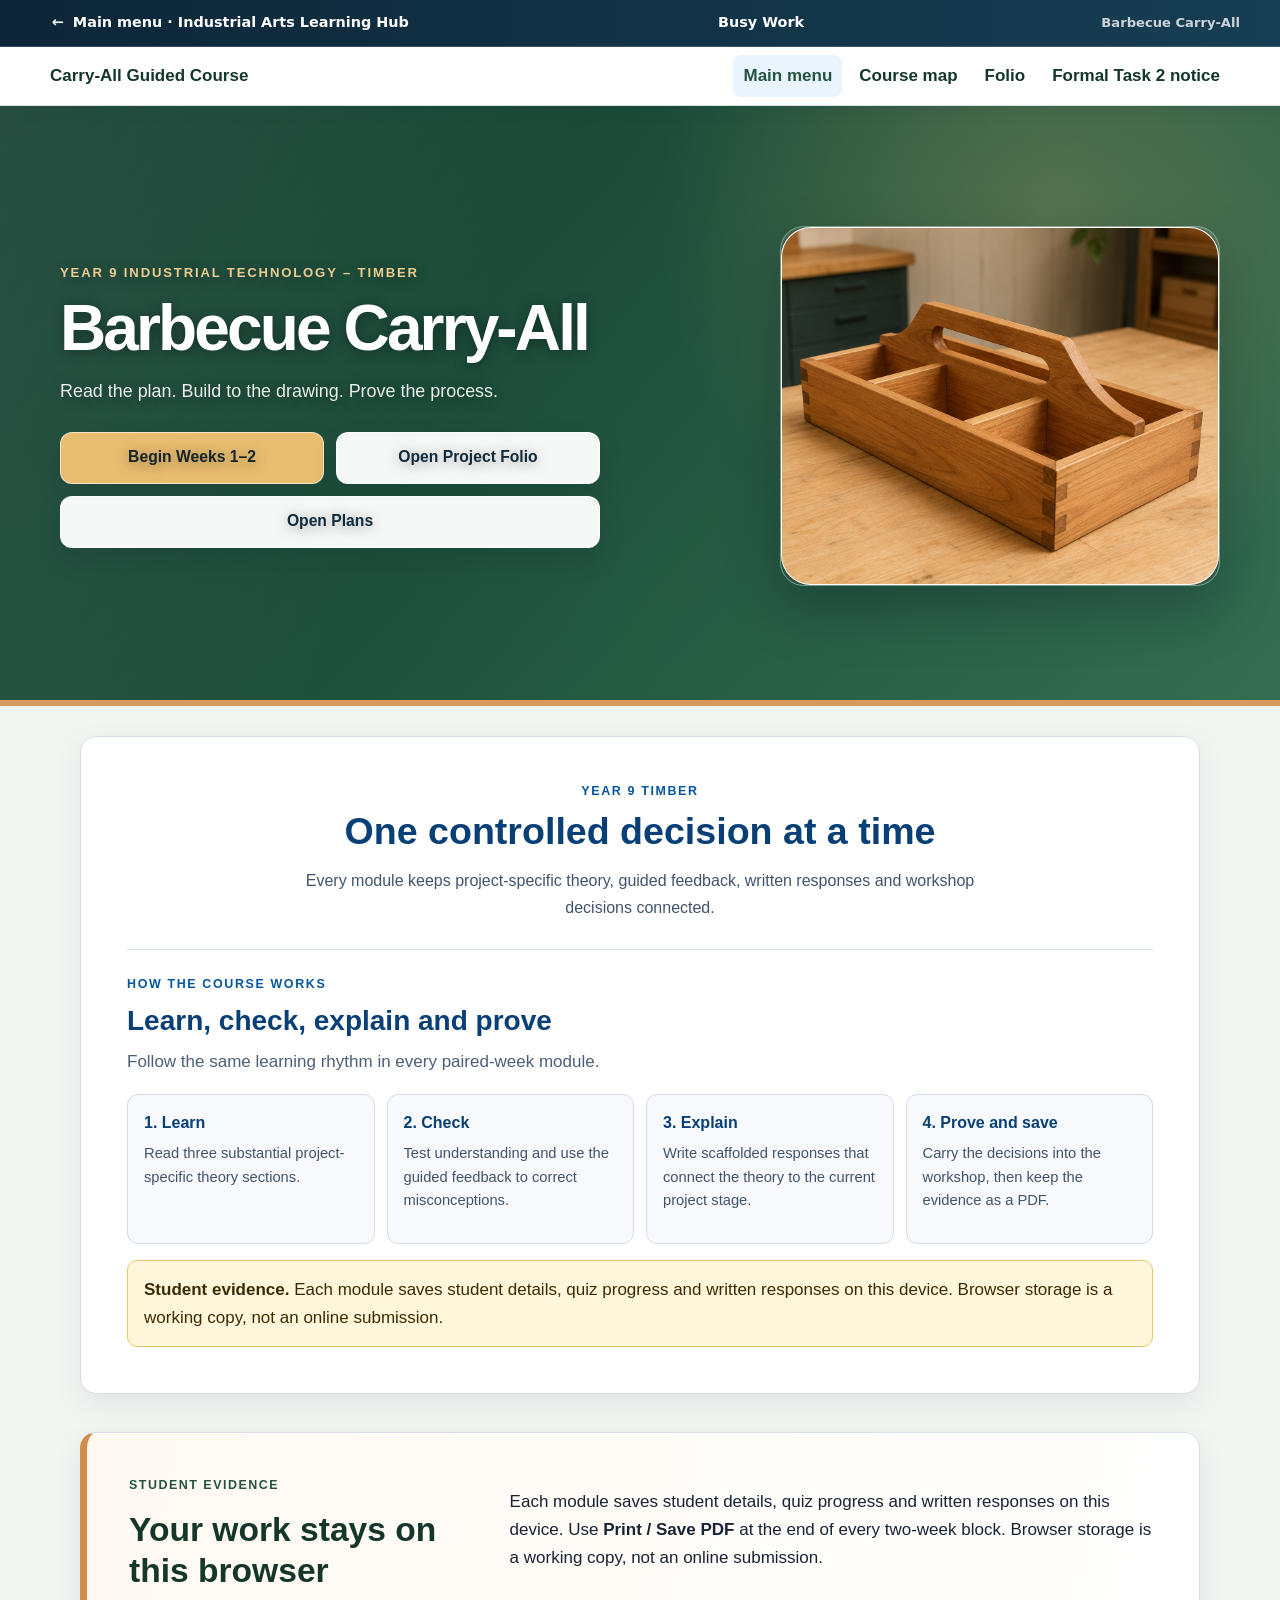
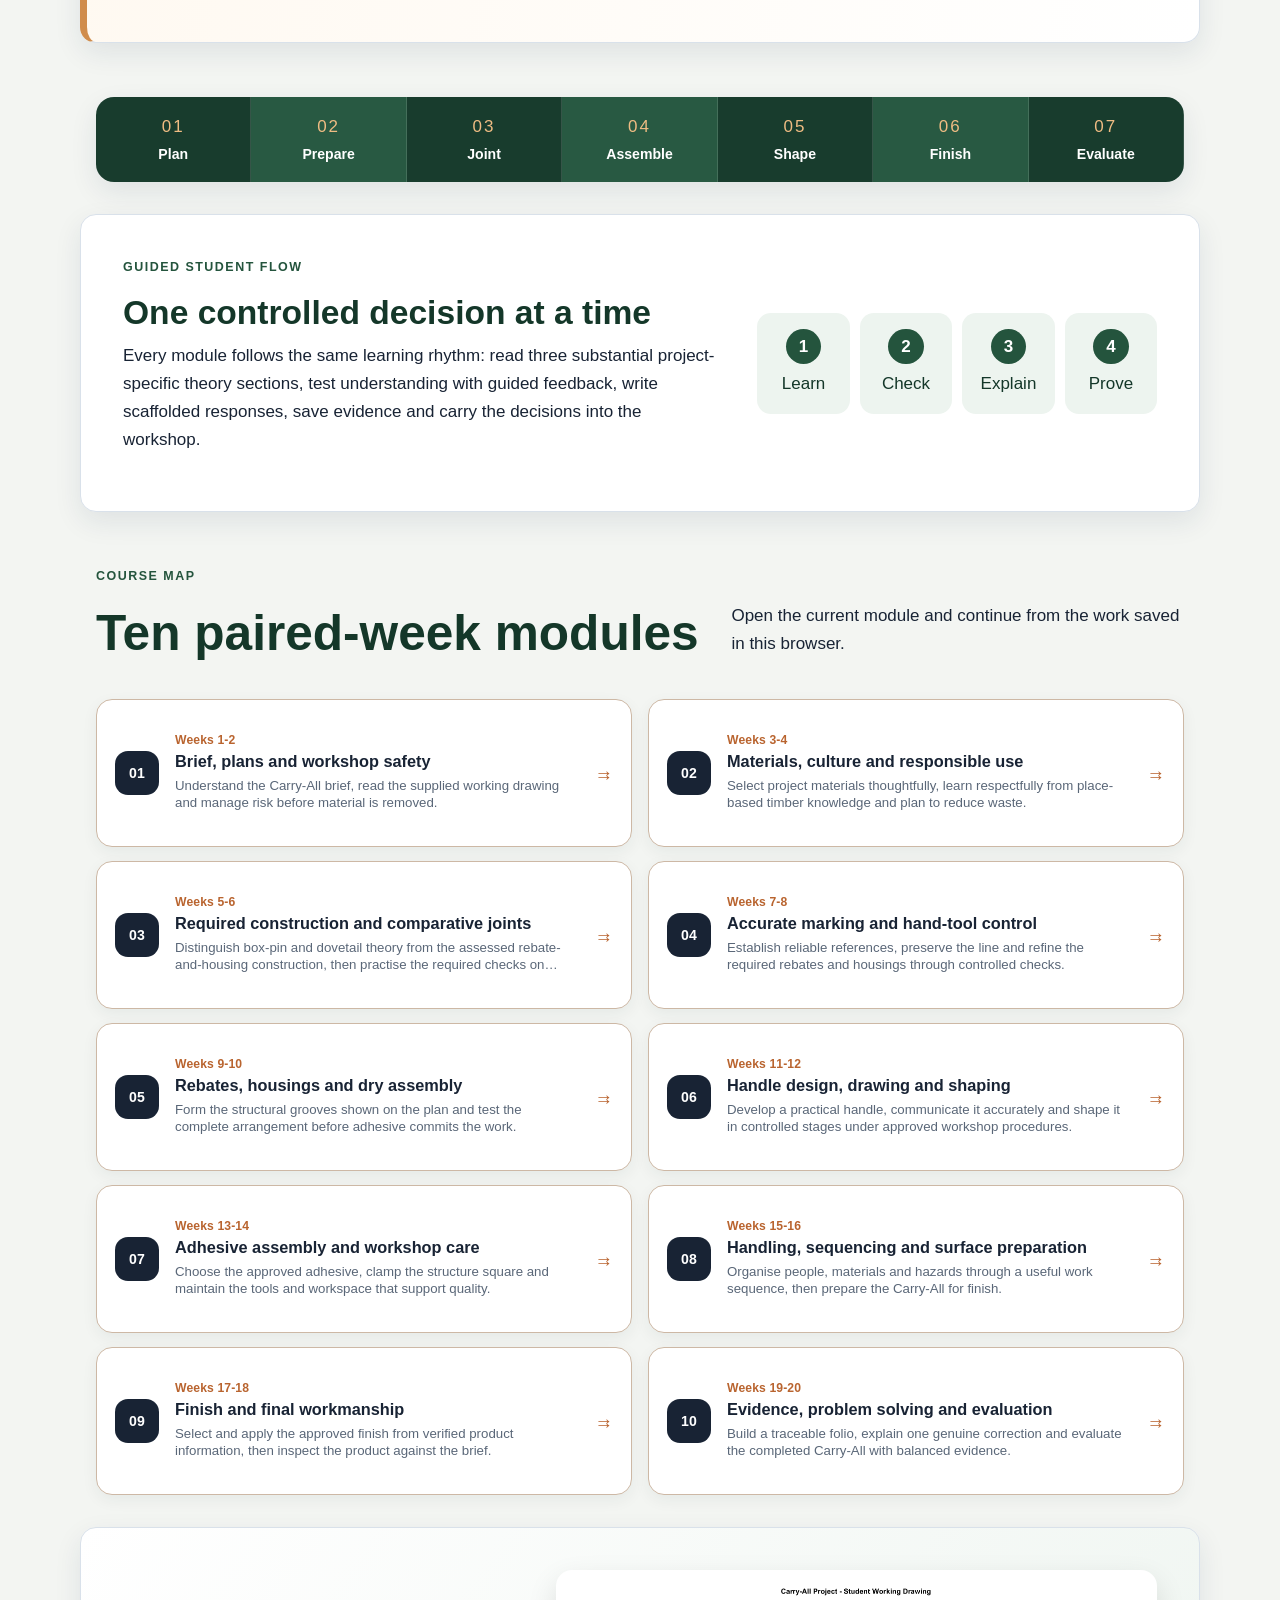
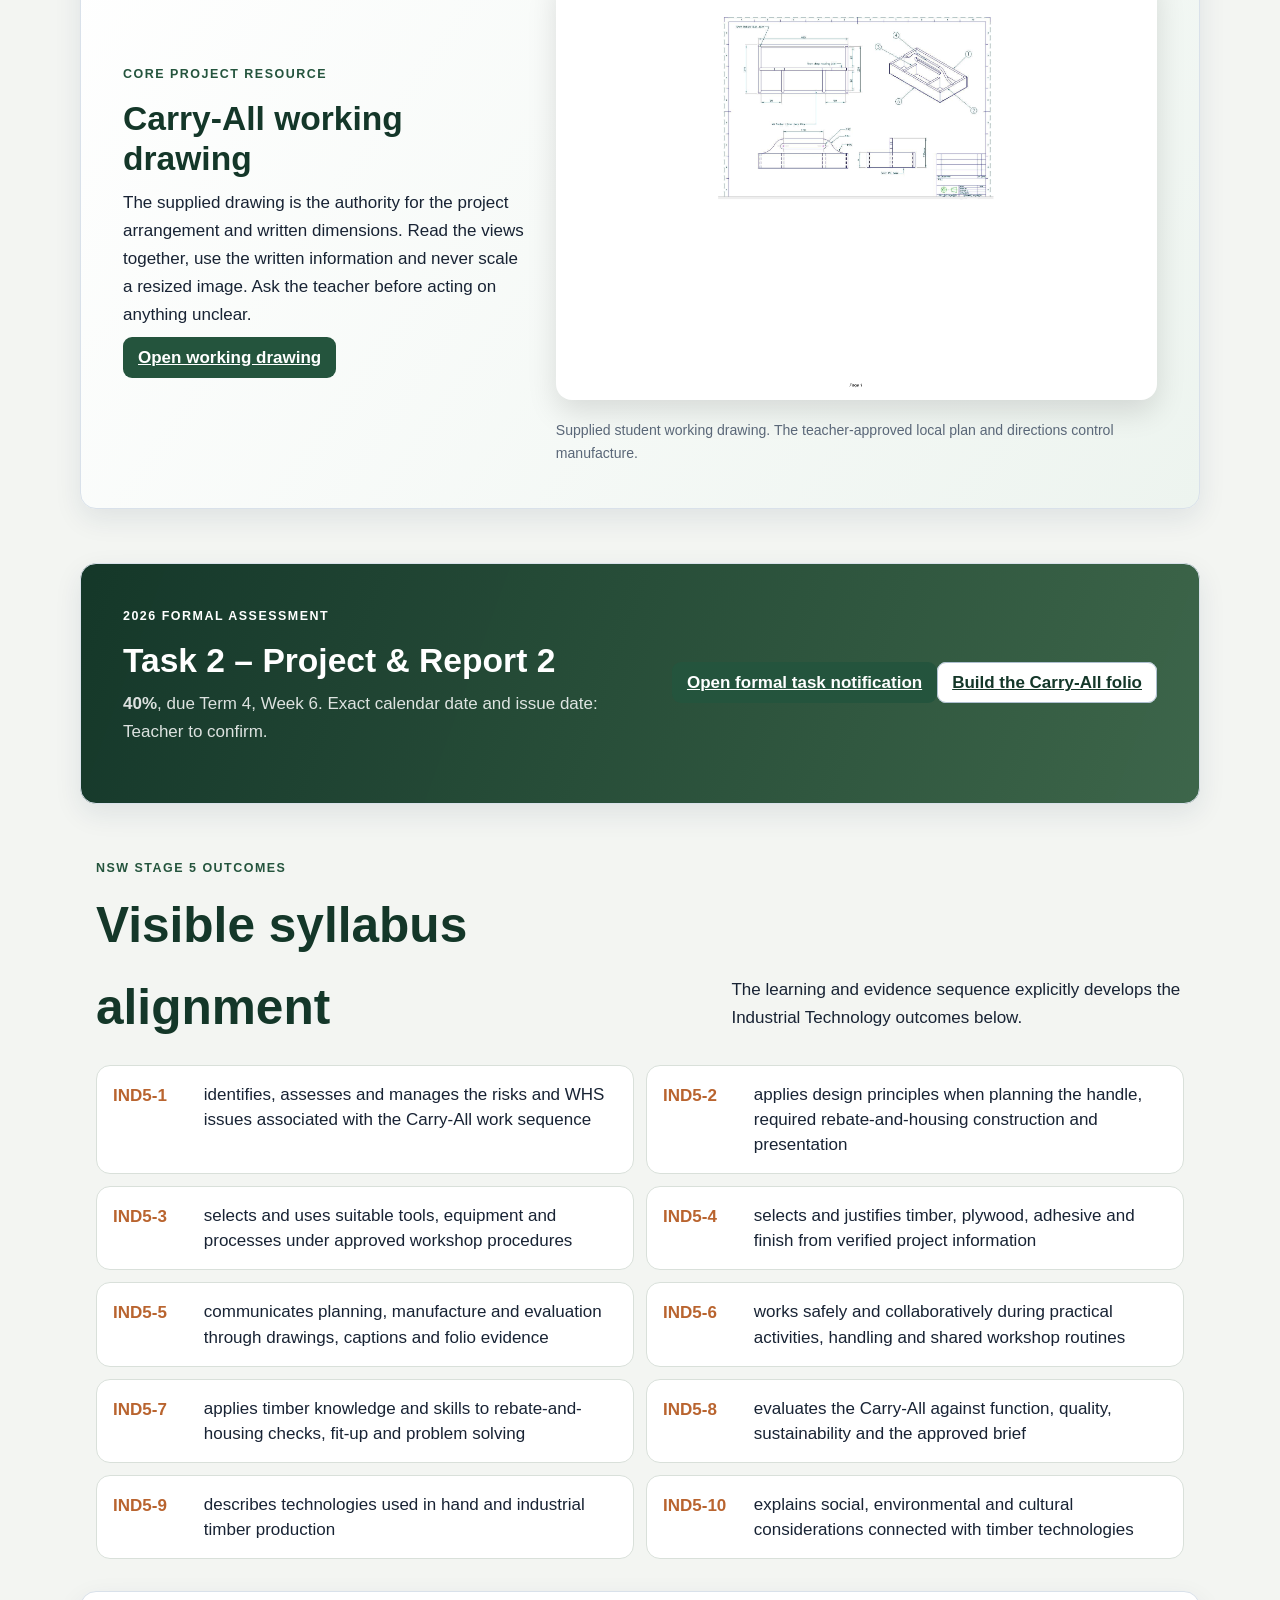
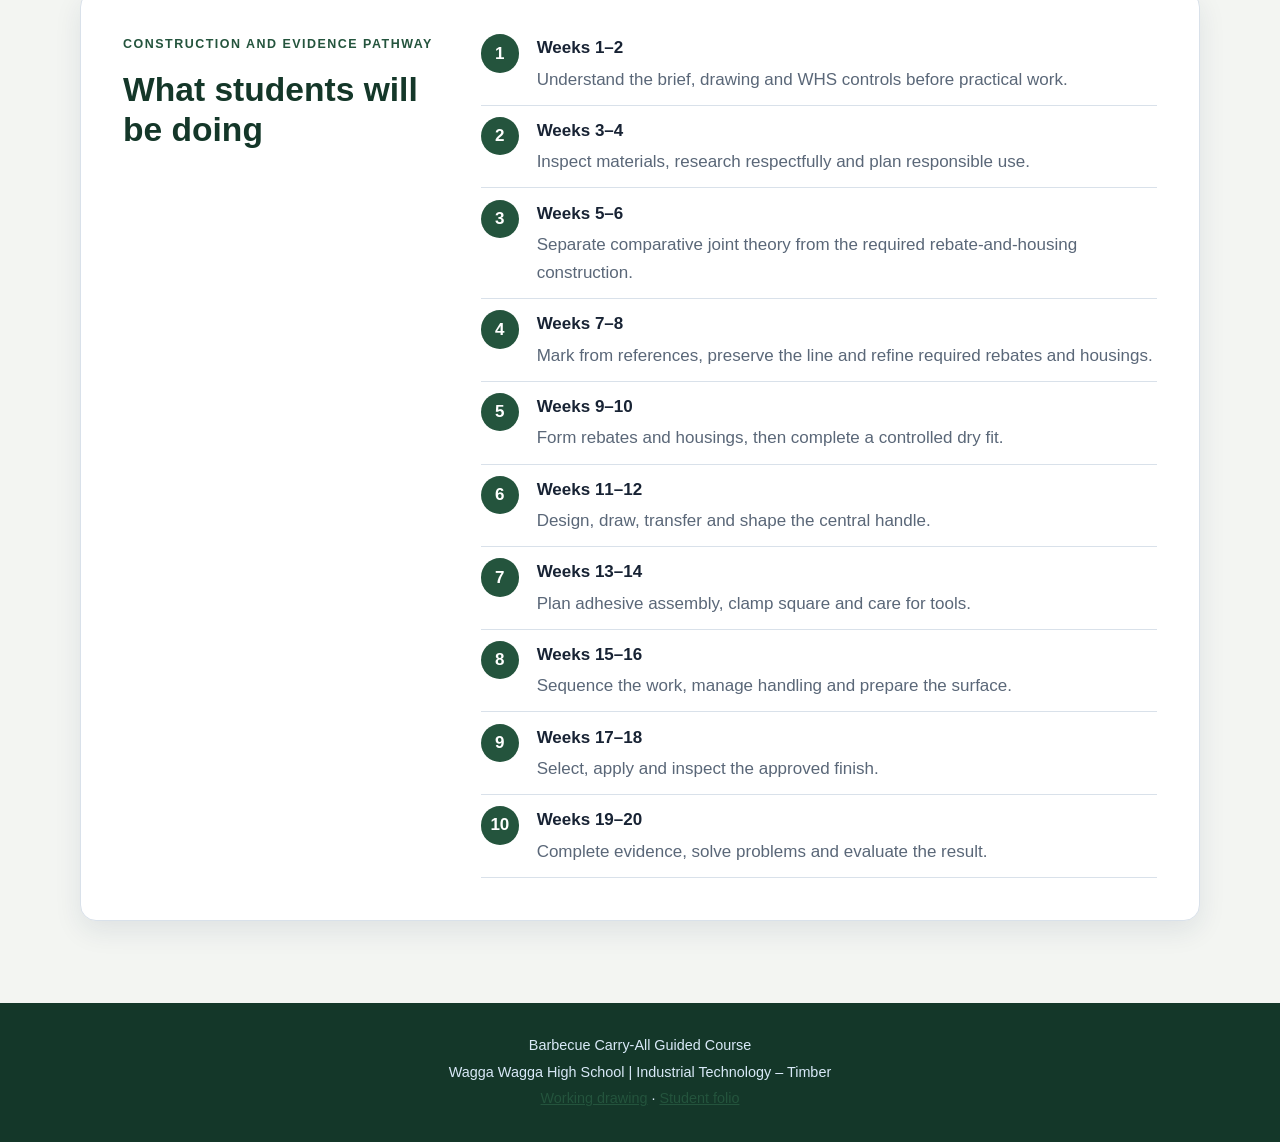
==== commit 71d83adc: "Standardise Task 33 course front page" ====
--- a/index.html
+++ b/index.html
@@ -1,8 +1,32 @@
 <!doctype html>
-<html lang="en-AU"><head><meta charset="utf-8"><meta name="viewport" content="width=device-width,initial-scale=1"><meta name="description" content="Complete Year 9 Industrial Technology Timber guided course for the Barbecue Carry-All project."><title>Barbecue Carry-All Guided Course</title><link rel="stylesheet" href="styles/course.css"><link rel="stylesheet" href="styles/carry-all-overrides.css"><link rel="stylesheet" href="shared/sister-site.css" data-sister-site-styles><script src="shared/hub-navigation.js" defer></script></head>
+<html lang="en-AU"><head><meta charset="utf-8"><meta name="viewport" content="width=device-width,initial-scale=1"><meta name="description" content="Complete Year 9 Industrial Technology Timber guided course for the Barbecue Carry-All project."><title>Barbecue Carry-All Guided Course</title><link rel="stylesheet" href="styles/course.css"><link rel="stylesheet" href="styles/carry-all-overrides.css"><link rel="stylesheet" href="shared/sister-site.css" data-sister-site-styles><link rel="stylesheet" href="course-family-hero.css"><script src="shared/hub-navigation.js" defer></script><link rel="stylesheet" href="course-family-intro.css"><link rel="stylesheet" href="module-pathway.css"></head>
 <body class="landing"><a class="skip-link" href="#main-content">Skip to course content</a>
 <div class="course-bar screen-only"><div class="course-bar-inner"><a class="course-brand" href="index.html">Carry-All Guided Course</a><nav class="course-links" aria-label="Course navigation"><a class="active" aria-current="page" href="index.html">Main menu</a><a href="#course-map">Course map</a><a href="carry-all-folio.html">Folio</a><a href="assessment-notification.html">Formal Task 2 notice</a></nav></div></div>
-  <header class="hero landing-hero sister-hero" style="--hero-start:#123d2f;--hero-end:#2c674a;--hero-accent:#e8bd70"><div class="hero-inner"><div class="hero-copy"><p class="eyebrow">Year 9 Industrial Technology – Timber</p><h1>Barbecue Carry-All</h1><p class="hero-subtitle">Read the plan. Build to the drawing. Prove the process.</p><p class="hero-intro">A twenty-week guided course that connects safe practical work with substantial theory, progressive feedback and a complete evidence folio.</p><div class="hero-actions screen-only"><a class="primary-button" href="weeks1-2/index.html">Start Weeks 1–2</a><a class="secondary-button" href="Carry-All%20Working%20Drawing.pdf" target="_blank" rel="noopener">Open project drawing</a><a class="secondary-button" href="carry-all-folio.html">Open student folio</a><a class="secondary-button" href="youtube-library/video-library.html">Open video library</a></div></div><div class="hero-showcase"><img class="hero-chair carry-hero-product" src="assets/carry-all-hero.png" alt="Accurate timber Barbecue Carry-All with a longitudinal handle panel and open dividers"></div></div></header>
+  <header class="hero landing-hero sister-hero course-family-hero" style="--hero-start:#123d2f;--hero-end:#2c674a;--hero-accent:#e8bd70"><div class="hero-inner course-family-hero-inner"><div class="hero-copy"><p class="eyebrow">Year 9 Industrial Technology – Timber</p><h1>Barbecue Carry-All</h1><p class="hero-subtitle">Read the plan. Build to the drawing. Prove the process.</p><div class="hero-actions screen-only"><a class="primary-button" href="weeks1-2/index.html">Begin Weeks 1–2</a><a class="secondary-button" href="carry-all-folio.html">Open Project Folio</a><a class="secondary-button" href="Carry-All%20Working%20Drawing.pdf" target="_blank" rel="noopener">Open Plans</a></div></div><div class="hero-showcase"><img class="hero-chair carry-hero-product" src="assets/carry-all-hero.png" alt="Accurate timber Barbecue Carry-All with a longitudinal handle panel and open dividers"></div></div></header>
+<section class="course-family-intro" aria-labelledby="course-family-intro-title">
+  <div class="course-family-intro__inner">
+    <header class="course-family-intro__heading">
+      <p class="course-family-intro__eyebrow">Year 9 Timber</p>
+      <h2 id="course-family-intro-title">One controlled decision at a time</h2>
+      <p class="course-family-intro__lede">Every module keeps project-specific theory, guided feedback, written responses and workshop decisions connected.</p>
+    </header>
+    <div class="course-family-intro__routine">
+      <div class="course-family-intro__routine-heading">
+        <p class="course-family-intro__eyebrow">How the course works</p>
+        <h3>Learn, check, explain and prove</h3>
+        <p>Follow the same learning rhythm in every paired-week module.</p>
+      </div>
+      <div class="course-family-intro__cards">
+      <article class="course-family-intro__card"><h4>1. Learn</h4><p>Read three substantial project-specific theory sections.</p></article>
+      <article class="course-family-intro__card"><h4>2. Check</h4><p>Test understanding and use the guided feedback to correct misconceptions.</p></article>
+      <article class="course-family-intro__card"><h4>3. Explain</h4><p>Write scaffolded responses that connect the theory to the current project stage.</p></article>
+      <article class="course-family-intro__card"><h4>4. Prove and save</h4><p>Carry the decisions into the workshop, then keep the evidence as a PDF.</p></article>
+      </div>
+    </div>
+    <p class="course-family-intro__evidence"><strong>Student evidence.</strong> Each module saves student details, quiz progress and written responses on this device. Browser storage is a working copy, not an online submission.</p>
+
+  </div>
+</section>
 <main id="main-content">
 <section class="evidence-notice card"><div><p class="section-kicker">Student evidence</p><h2>Your work stays on this browser</h2></div><p>Each module saves student details, quiz progress and written responses on this device. Use <strong>Print / Save PDF</strong> at the end of every two-week block. Browser storage is a working copy, not an online submission.</p></section>
 <section class="stage-strip" aria-label="Project stages"><div><span>01</span><strong>Plan</strong></div><div><span>02</span><strong>Prepare</strong></div><div><span>03</span><strong>Joint</strong></div><div><span>04</span><strong>Assemble</strong></div><div><span>05</span><strong>Shape</strong></div><div><span>06</span><strong>Finish</strong></div><div><span>07</span><strong>Evaluate</strong></div></section>
--- a/styles/course.css
+++ b/styles/course.css
@@ -312,6 +312,12 @@
 .feedback.not-yet { background: var(--amber-light); border-left: 5px solid var(--amber); }
 .feedback.error { background: var(--danger-light); border-left: 5px solid var(--danger); }
 .hint-panel { background: var(--brand-light); border-left: 5px solid var(--brand); }
+.hint-panel p { margin: 8px 0 0; }
+.theory-return-link { display: inline-block; font-weight: 900; }
+.theory-return-link:focus { outline: 3px solid rgba(11,95,173,.28); outline-offset: 3px; }
+.secondary-hint { margin-top: 12px; padding-top: 12px; border-top: 1px solid #aebfd0; }
+.textbook-section { scroll-margin-top: 18px; }
+.textbook-section:focus { outline: 4px solid rgba(11,95,173,.25); outline-offset: 4px; }
 .model-panel { background: #f1f4f8; border: 1px solid #cfd9e4; }
 .attempts { color: var(--muted); font-size: .84rem; margin-left: auto; }
 .mastery-badge { display: none; color: var(--accent); font-weight: 900; }
@@ -320,6 +326,21 @@
 .written-card { border: 1px solid var(--line); border-radius: 14px; padding: 22px; background: #fcfdff; }
 .written-card.reviewed { border-color: #9ccdc1; background: #fbfffe; }
 .written-card h3 { margin: 0 0 8px; color: var(--brand-dark); }
+.written-prompt { margin-bottom: 8px; }
+.question-clarification { margin: 0 0 15px; }
+.clarification-button {
+  min-height: 42px;
+  border: 1px solid #aebfd0;
+  border-radius: 9px;
+  padding: 8px 12px;
+  background: #fff;
+  color: var(--brand-dark);
+  font-weight: 800;
+}
+.clarification-button:hover { background: var(--brand-light); }
+.clarification-button:focus-visible { outline: 3px solid rgba(11,95,173,.28); outline-offset: 2px; }
+.clarification-panel { margin-top: 9px; border-left: 5px solid var(--accent); border-radius: 10px; padding: 12px 14px; background: #eef9f6; color: var(--ink); }
+.clarification-panel[hidden] { display: none; }
 .scaffold { border-left: 4px solid var(--brand); background: var(--brand-light); border-radius: 0 10px 10px 0; padding: 13px 16px; margin: 14px 0; }
 .scaffold strong { display: block; margin-bottom: 5px; }
 .scaffold ul { margin: 4px 0 0; padding-left: 1.15rem; }
@@ -654,3 +675,47 @@
 .outcomes-details[open] summary { border-bottom: 1px solid var(--line); }
 .outcome-list { margin: 0; padding: 17px 24px 20px 42px; }
 .outcome-list li { margin-bottom: 10px; line-height: 1.55; }
+
+/* Guided-course reading rhythm and long-response layout */
+.textbook-section .kicker,
+.textbook-section .section-kicker {
+  max-width: 78ch;
+  margin-bottom: 10px;
+  color: #33465d;
+  font-weight: 750;
+  line-height: 1.5;
+}
+.textbook-section h2 { margin-bottom: 22px; }
+.textbook-section > p,
+.textbook-section > div > p { max-width: 78ch; text-wrap: pretty; }
+.textbook-section .theory-chunk-heading {
+  margin: 24px 0 8px;
+  padding-left: 11px;
+  border-left: 4px solid var(--brand);
+  color: var(--brand-dark);
+  font-size: 1rem;
+  line-height: 1.35;
+}
+.textbook-section strong { color: var(--brand-dark); }
+.textbook-section li + li { margin-top: 6px; }
+.written-list { width: 100%; min-width: 0; }
+.written-card { width: 100%; min-width: 0; }
+.written-card textarea {
+  display: block;
+  width: 100%;
+  max-width: none;
+  min-width: 0;
+  min-height: 175px;
+  padding: 14px;
+  line-height: 1.55;
+  resize: vertical;
+  overflow-wrap: break-word;
+}
+.response-meta { flex-wrap: wrap; }
+
+@media (max-width: 700px) {
+  .lesson-hero + main .lesson-overview .roadmap { grid-template-columns: 1fr; }
+  .written-card { padding: 18px 14px; }
+  .written-card textarea { min-height: 210px; padding: 12px; }
+  .response-meta { display: grid; grid-template-columns: 1fr; }
+}
--- a/course-family-hero.css
+++ b/course-family-hero.css
@@ -0,0 +1,285 @@
+/* Shared homepage hero geometry for Steve's non-VET course family. */
+.course-family-hero {
+  --family-hero-height: 600px;
+  --family-hero-media-height: 360px;
+  display: block !important;
+  height: var(--family-hero-height) !important;
+  isolation: isolate;
+  margin: 0 !important;
+  max-width: none !important;
+  max-height: var(--family-hero-height) !important;
+  min-height: var(--family-hero-height) !important;
+  overflow: hidden;
+  padding: 0 !important;
+  position: relative;
+  width: 100% !important;
+}
+
+.course-family-hero .course-family-hero-inner {
+  align-items: center !important;
+  display: grid !important;
+  gap: 48px !important;
+  grid-template-columns: minmax(0, 1fr) minmax(360px, 440px) !important;
+  margin: 0 auto !important;
+  max-width: 1240px !important;
+  min-height: var(--family-hero-height) !important;
+  padding: 56px 40px !important;
+  width: calc(100% - 32px) !important;
+}
+
+.course-family-hero .hero-copy {
+  max-width: 680px !important;
+  min-width: 0;
+  padding: 0 !important;
+  width: 100% !important;
+}
+
+.course-family-hero .eyebrow {
+  font-size: 0.82rem !important;
+  font-weight: 900 !important;
+  letter-spacing: 0.14em !important;
+  line-height: 1.35 !important;
+  margin: 0 0 14px !important;
+  text-transform: uppercase;
+}
+
+.course-family-hero h1 {
+  font-size: clamp(3rem, 5vw, 4.5rem) !important;
+  font-weight: 900 !important;
+  letter-spacing: -0.045em !important;
+  line-height: 1 !important;
+  margin: 0 !important;
+  max-width: 15ch !important;
+  text-wrap: balance;
+}
+
+.course-family-hero .hero-subtitle,
+.course-family-hero .hero-lede,
+.course-family-hero .lede,
+.course-family-hero .hero-copy > p:not(.eyebrow) {
+  font-size: 1.12rem !important;
+  line-height: 1.55 !important;
+  margin: 18px 0 0 !important;
+  max-width: 58ch !important;
+}
+
+.course-family-hero .hero-actions,
+.course-family-hero .actions {
+  align-items: stretch !important;
+  display: grid !important;
+  gap: 12px !important;
+  grid-template-columns: repeat(2, minmax(0, 1fr)) !important;
+  margin: 26px 0 0 !important;
+  max-width: 540px !important;
+  width: 100% !important;
+}
+
+.course-family-hero .hero-actions > a,
+.course-family-hero .actions > a {
+  align-items: center !important;
+  border: 1px solid rgba(255, 255, 255, 0.58) !important;
+  border-radius: 12px !important;
+  box-shadow: 0 12px 26px rgba(6, 23, 33, 0.14) !important;
+  display: flex !important;
+  font-size: 0.98rem !important;
+  font-weight: 850 !important;
+  justify-content: center !important;
+  line-height: 1.2 !important;
+  margin: 0 !important;
+  min-height: 52px !important;
+  padding: 13px 16px !important;
+  text-align: center !important;
+  text-decoration: none !important;
+  width: 100% !important;
+}
+
+.course-family-hero .hero-actions > a:first-child,
+.course-family-hero .actions > a:first-child {
+  background: var(--family-action-primary, var(--hero-accent, var(--teal, #f0bd67))) !important;
+  color: var(--family-action-primary-ink, #17232b) !important;
+}
+
+.course-family-hero .hero-actions > a:nth-child(n + 2),
+.course-family-hero .actions > a:nth-child(n + 2) {
+  background: rgba(255, 255, 255, 0.96) !important;
+  color: var(--family-action-secondary-ink, #102b3d) !important;
+}
+
+.course-family-hero .hero-actions > a:nth-child(3),
+.course-family-hero .actions > a:nth-child(3) {
+  grid-column: 1 / -1;
+}
+
+.course-family-hero .hero-actions > a:hover,
+.course-family-hero .hero-actions > a:focus-visible,
+.course-family-hero .actions > a:hover,
+.course-family-hero .actions > a:focus-visible {
+  box-shadow: 0 14px 30px rgba(4, 18, 28, 0.24) !important;
+  outline: 3px solid rgba(255, 255, 255, 0.58) !important;
+  outline-offset: 3px;
+  transform: translateY(-2px);
+}
+
+.course-family-hero .hero-plan,
+.course-family-hero .hero-showcase,
+.course-family-hero .hero-media,
+.course-family-hero .hero-image,
+.course-family-hero .course-family-hero-identity {
+  align-self: center !important;
+  aspect-ratio: auto !important;
+  background: rgba(255, 255, 255, 0.12);
+  border: 1px solid rgba(255, 255, 255, 0.28);
+  border-radius: 24px !important;
+  box-shadow: 0 24px 54px rgba(3, 18, 28, 0.28) !important;
+  display: flex !important;
+  flex-direction: column;
+  height: var(--family-hero-media-height) !important;
+  margin: 0 !important;
+  max-height: var(--family-hero-media-height) !important;
+  max-width: none !important;
+  min-height: var(--family-hero-media-height) !important;
+  overflow: hidden !important;
+  position: relative !important;
+  transform: none !important;
+  width: 100% !important;
+}
+
+.course-family-hero .hero-plan > a:first-child,
+.course-family-hero .hero-showcase > a:first-child,
+.course-family-hero .hero-media > a:first-child,
+.course-family-hero .hero-image > a:first-child {
+  display: block;
+  flex: 1 1 auto;
+  min-height: 0;
+  position: relative;
+}
+
+.course-family-hero .hero-plan img,
+.course-family-hero .hero-showcase img,
+.course-family-hero .hero-media img,
+.course-family-hero .hero-image img {
+  display: block !important;
+  flex: 1 1 auto;
+  height: 100% !important;
+  inset: auto !important;
+  margin: 0 !important;
+  max-height: none !important;
+  max-width: none !important;
+  min-height: 0;
+  object-fit: cover !important;
+  object-position: center !important;
+  padding: 0 !important;
+  position: static !important;
+  width: 100% !important;
+}
+
+.course-family-hero .hero-image-contain img {
+  object-fit: contain !important;
+  padding: 16px !important;
+}
+
+.course-family-hero figcaption,
+.course-family-hero .hero-image-note {
+  background: rgba(7, 19, 27, 0.9) !important;
+  bottom: auto !important;
+  color: rgba(255, 255, 255, 0.94) !important;
+  flex: 0 0 auto;
+  font-size: 0.78rem !important;
+  left: auto !important;
+  line-height: 1.35 !important;
+  margin: 0 !important;
+  padding: 10px 14px !important;
+  position: static !important;
+  right: auto !important;
+}
+
+.course-family-hero .course-family-hero-identity {
+  align-items: center;
+  background: linear-gradient(145deg, rgba(255, 255, 255, 0.22), rgba(255, 255, 255, 0.08));
+  color: #fff;
+  justify-content: center;
+}
+
+.course-family-hero .course-family-hero-identity span {
+  filter: drop-shadow(0 18px 28px rgba(0, 0, 0, 0.25));
+  font-size: clamp(7rem, 14vw, 11rem);
+  line-height: 1;
+}
+
+.course-family-hero .hero-proof {
+  display: none !important;
+}
+
+.course-family-hero.family-dark-hero {
+  background: var(--family-hero-surface) !important;
+  color: var(--family-hero-copy, #fff) !important;
+}
+
+.course-family-hero.family-dark-hero .eyebrow {
+  color: var(--family-hero-eyebrow, #bcebdd) !important;
+}
+
+.course-family-hero.family-dark-hero h1 {
+  color: var(--family-hero-copy, #fff) !important;
+}
+
+.course-family-hero.family-dark-hero .lede,
+.course-family-hero.family-dark-hero .hero-copy > p:not(.eyebrow) {
+  color: var(--family-hero-muted, rgba(255, 255, 255, 0.9)) !important;
+}
+
+@media (max-width: 820px) {
+  .course-family-hero {
+    height: auto !important;
+    max-height: none !important;
+    min-height: auto !important;
+  }
+
+  .course-family-hero .course-family-hero-inner {
+    gap: 28px !important;
+    grid-template-columns: minmax(0, 1fr) !important;
+    min-height: auto !important;
+    padding: 42px 20px 36px !important;
+    width: calc(100% - 20px) !important;
+  }
+
+  .course-family-hero h1 {
+    font-size: clamp(2.55rem, 12vw, 4rem) !important;
+    max-width: 100% !important;
+  }
+
+  .course-family-hero .hero-actions,
+  .course-family-hero .actions {
+    grid-template-columns: minmax(0, 1fr) !important;
+    max-width: none !important;
+  }
+
+  .course-family-hero .hero-actions > a:nth-child(3),
+  .course-family-hero .actions > a:nth-child(3) {
+    grid-column: auto;
+  }
+
+  .course-family-hero .hero-plan,
+  .course-family-hero .hero-showcase,
+  .course-family-hero .hero-media,
+  .course-family-hero .hero-image,
+  .course-family-hero .course-family-hero-identity {
+    height: 280px !important;
+    max-height: 280px !important;
+    min-height: 280px !important;
+  }
+}
+
+@media (max-width: 420px) {
+  .course-family-hero .course-family-hero-inner {
+    padding-inline: 14px !important;
+    width: 100% !important;
+  }
+}
+
+@media print {
+  .course-family-hero .hero-actions,
+  .course-family-hero .actions {
+    display: none !important;
+  }
+}
--- a/course-family-intro.css
+++ b/course-family-intro.css
@@ -0,0 +1,175 @@
+.course-family-intro {
+  box-sizing: border-box;
+  width: min(1120px, calc(100% - 40px));
+  margin: 30px auto;
+  padding: clamp(28px, 4vw, 46px);
+  color: #17324d;
+  background: #ffffff;
+  border: 1px solid #d4deea;
+  border-radius: 16px;
+  box-shadow: 0 10px 30px rgba(28, 52, 76, 0.08);
+}
+
+.course-family-intro *,
+.course-family-intro *::before,
+.course-family-intro *::after {
+  box-sizing: border-box;
+}
+
+.course-family-intro__heading {
+  max-width: 780px;
+  margin: 0 auto;
+  text-align: center;
+}
+
+.course-family-intro__eyebrow {
+  margin: 0 0 10px;
+  color: #0757a0;
+  font-size: 0.78rem;
+  font-weight: 800;
+  letter-spacing: 0.13em;
+  line-height: 1.35;
+  text-transform: uppercase;
+}
+
+.course-family-intro__heading h2,
+.course-family-intro__routine-heading h3 {
+  color: #073f76;
+  font-family: inherit;
+  font-weight: 800;
+}
+
+.course-family-intro__heading h2 {
+  margin: 0;
+  font-size: clamp(1.75rem, 3.1vw, 2.35rem);
+  line-height: 1.15;
+}
+
+.course-family-intro__lede {
+  max-width: 720px;
+  margin: 14px auto 0;
+  color: #40546b;
+  font-size: 1rem;
+  line-height: 1.7;
+}
+
+.course-family-intro__routine {
+  margin-top: 28px;
+  padding-top: 26px;
+  border-top: 1px solid #d8e1eb;
+}
+
+.course-family-intro__routine-heading {
+  max-width: 900px;
+  margin-bottom: 18px;
+}
+
+.course-family-intro__routine-heading h3 {
+  margin: 0;
+  font-size: clamp(1.35rem, 2.3vw, 1.75rem);
+  line-height: 1.25;
+}
+
+.course-family-intro__routine-heading > p:last-child {
+  margin: 10px 0 0;
+  color: #4b6077;
+  line-height: 1.65;
+}
+
+.course-family-intro__cards {
+  display: grid;
+  grid-template-columns: repeat(4, minmax(0, 1fr));
+  gap: 12px;
+  align-items: stretch;
+}
+
+.course-family-intro__card {
+  min-width: 0;
+  min-height: 150px;
+  padding: 17px 16px;
+  background: #f7f9fc;
+  border: 1px solid #d3deea;
+  border-radius: 11px;
+}
+
+.course-family-intro__card h4 {
+  margin: 0 0 8px;
+  color: #073f76;
+  font-size: 1rem;
+  font-weight: 800;
+  line-height: 1.35;
+}
+
+.course-family-intro__card p {
+  margin: 0;
+  color: #40546b;
+  font-size: 0.92rem;
+  line-height: 1.6;
+}
+
+.course-family-intro__evidence,
+.course-family-intro__boundary {
+  margin: 16px 0 0;
+  padding: 15px 16px;
+  border-radius: 10px;
+  line-height: 1.6;
+}
+
+.course-family-intro__evidence {
+  color: #3d2a00;
+  background: #fff6dc;
+  border: 1px solid #eac66a;
+}
+
+.course-family-intro__boundary {
+  color: #4b3a16;
+  background: #fbf8ef;
+  border: 1px solid #ddd2b8;
+}
+
+.course-family-intro--vet {
+  border-top: 5px solid #0e5c6c;
+  border-radius: 10px;
+  box-shadow: 0 8px 24px rgba(20, 54, 63, 0.08);
+}
+
+.course-family-intro--vet .course-family-intro__eyebrow,
+.course-family-intro--vet .course-family-intro__heading h2,
+.course-family-intro--vet .course-family-intro__routine-heading h3,
+.course-family-intro--vet .course-family-intro__card h4 {
+  color: #0b5261;
+}
+
+.course-family-intro--vet .course-family-intro__card {
+  background: #f3f8f9;
+  border-color: #c8dcdf;
+}
+
+.course-family-intro--vet .course-family-intro__evidence {
+  color: #183b43;
+  background: #eaf5f6;
+  border-color: #abd0d5;
+}
+
+@media (max-width: 900px) {
+  .course-family-intro__cards {
+    grid-template-columns: repeat(2, minmax(0, 1fr));
+  }
+}
+
+@media (max-width: 560px) {
+  .course-family-intro {
+    width: min(100% - 24px, 1120px);
+    margin: 18px auto;
+    padding: 24px 18px;
+    border-radius: 13px;
+  }
+
+  .course-family-intro__cards {
+    grid-template-columns: 1fr;
+  }
+
+  .course-family-intro__card {
+    min-height: 0;
+  }
+}
--- a/module-pathway.css
+++ b/module-pathway.css
@@ -0,0 +1,185 @@
+/* Task 33E: calm, compact module-pathway cards for non-VET course homes. */
+:where(.week-grid, .module-grid, .module-map, #module-grid, [data-module-grid], #pathway .grid) {
+  counter-reset: module-pathway;
+  display: grid !important;
+  grid-template-columns: repeat(2, minmax(0, 1fr)) !important;
+  gap: 14px 16px !important;
+  align-items: stretch !important;
+  margin-top: 24px !important;
+  padding: 0 !important;
+}
+
+:where(.module-grid, .module-map) > li {
+  list-style: none !important;
+  margin: 0 !important;
+  padding: 0 !important;
+}
+
+:where(.week-grid, .module-grid, .module-map, #module-grid, [data-module-grid], #pathway .grid)
+  > :where(.week-card, .phase-card, .module-card, .module-tile, article, a),
+:where(.module-grid, .module-map) > li > :where(.module-card, .module-tile, a) {
+  counter-increment: module-pathway;
+  position: relative !important;
+  box-sizing: border-box !important;
+  display: flex !important;
+  flex-direction: column !important;
+  justify-content: center !important;
+  width: 100% !important;
+  height: 148px !important;
+  min-height: 148px !important;
+  max-height: 148px !important;
+  margin: 0 !important;
+  padding: 16px 54px 16px 78px !important;
+  overflow: hidden !important;
+  border: 1px solid color-mix(in srgb, var(--accent, #176a63) 32%, #d6dfdd) !important;
+  border-radius: 16px !important;
+  background: #fff !important;
+  box-shadow: 0 5px 16px rgba(24, 49, 48, 0.06) !important;
+  color: var(--ink, #173436) !important;
+  text-align: left !important;
+  text-decoration: none !important;
+  transform: none !important;
+}
+
+:where(.week-grid, .module-grid, .module-map, #module-grid, [data-module-grid], #pathway .grid)
+  > :where(.week-card, .phase-card, .module-card, .module-tile, article, a)::before,
+:where(.module-grid, .module-map) > li > :where(.module-card, .module-tile, a)::before {
+  content: counter(module-pathway, decimal-leading-zero);
+  position: absolute;
+  left: 18px;
+  top: 50%;
+  display: grid;
+  width: 44px;
+  height: 44px;
+  place-items: center;
+  transform: translateY(-50%);
+  border-radius: 13px;
+  background: var(--ink, #173f4a);
+  color: #fff;
+  font-size: 0.88rem;
+  font-weight: 800;
+  line-height: 1;
+  letter-spacing: 0.01em;
+}
+
+:where(.week-grid, .module-grid, .module-map, #module-grid, [data-module-grid], #pathway .grid)
+  > :where(.week-card, .phase-card, .module-card, .module-tile, article, a):hover,
+:where(.module-grid, .module-map) > li > :where(.module-card, .module-tile, a):hover {
+  border-color: var(--accent, #176a63) !important;
+  box-shadow: 0 8px 20px rgba(24, 49, 48, 0.1) !important;
+  transform: translateY(-1px) !important;
+}
+
+:where(.week-grid, .module-grid, .module-map, #module-grid, [data-module-grid], #pathway .grid)
+  :where(.module-number, .phase-number, .number),
+.module-grid > li > .module-card > span:first-child {
+  display: none !important;
+}
+
+:where(.week-grid, .module-grid, .module-map, #module-grid, [data-module-grid], #pathway .grid)
+  :where(.stage, .module-stage),
+.course-map .module-card > p:first-of-type {
+  margin: 0 0 4px !important;
+  color: var(--accent, #176a63) !important;
+  font-size: 0.76rem !important;
+  font-weight: 800 !important;
+  line-height: 1.2 !important;
+  letter-spacing: 0.01em !important;
+  text-transform: none !important;
+}
+
+:where(.week-grid, .module-grid, .module-map, #module-grid, [data-module-grid], #pathway .grid)
+  :where(h3, strong, .phase-title) {
+  display: block;
+  margin: 0 0 5px !important;
+  color: var(--ink, #173436) !important;
+  font-size: 1.02rem !important;
+  font-weight: 800 !important;
+  line-height: 1.22 !important;
+  letter-spacing: 0 !important;
+  text-transform: none !important;
+}
+
+:where(.week-grid, .module-grid, .module-map, #module-grid, [data-module-grid], #pathway .grid)
+  :where(p:not(.module-stage):not(.stage):not(.module-outcomes)) {
+  display: -webkit-box;
+  margin: 0 !important;
+  overflow: hidden;
+  color: var(--muted, #4f6262) !important;
+  font-size: 0.83rem !important;
+  line-height: 1.35 !important;
+  -webkit-box-orient: vertical;
+  -webkit-line-clamp: 2;
+}
+
+:where(.week-grid, .module-grid, .module-map, #module-grid, [data-module-grid], #pathway .grid)
+  :where(.topics, .module-outcomes, .status) {
+  display: none !important;
+}
+
+:where(.week-grid, .module-grid, .module-map, #module-grid, [data-module-grid], #pathway .grid)
+  > :where(.week-card, .module-card, article) > a:last-child,
+:where(.week-grid, .module-grid, .module-map, #module-grid, [data-module-grid], #pathway .grid)
+  > :where(.week-card, .module-card, article) > div > a:last-child {
+  position: absolute !important;
+  inset: 0 !important;
+  z-index: 2;
+  display: block !important;
+  overflow: hidden;
+  color: transparent !important;
+  font-size: 0 !important;
+  text-decoration: none !important;
+}
+
+:where(.week-grid, .module-grid, .module-map, #module-grid, [data-module-grid], #pathway .grid)
+  > :where(.week-card, .module-card, article) > a:last-child::after,
+:where(.week-grid, .module-grid, .module-map, #module-grid, [data-module-grid], #pathway .grid)
+  > :where(.week-card, .module-card, article) > div > a:last-child::after,
+:where(.module-grid, .module-map) > :where(a, .phase-card, .module-card, .module-tile)::after,
+:where(.module-grid, .module-map) > li > :where(.module-card, .module-tile, a)::after {
+  content: "\2192";
+  position: absolute;
+  right: 18px;
+  top: 50%;
+  color: var(--accent, #176a63) !important;
+  font-size: 1.15rem !important;
+  font-weight: 700;
+  line-height: 1;
+  transform: translateY(-50%);
+}
+
+:where(.week-grid, .module-grid, .module-map, #module-grid, [data-module-grid], #pathway .grid)
+  > .module-card:has(.status-pill) {
+  counter-increment: none;
+  padding-left: 20px !important;
+}
+
+:where(.week-grid, .module-grid, .module-map, #module-grid, [data-module-grid], #pathway .grid)
+  > .module-card:has(.status-pill)::before {
+  content: none;
+}
+
+@media (max-width: 720px) {
+  :where(.week-grid, .module-grid, .module-map, #module-grid, [data-module-grid], #pathway .grid) {
+    grid-template-columns: minmax(0, 1fr) !important;
+    gap: 12px !important;
+  }
+
+  :where(.week-grid, .module-grid, .module-map, #module-grid, [data-module-grid], #pathway .grid)
+    > :where(.week-card, .phase-card, .module-card, .module-tile, article, a),
+  :where(.module-grid, .module-map) > li > :where(.module-card, .module-tile, a) {
+    height: 148px !important;
+    min-height: 148px !important;
+  max-height: 148px !important;
+    padding: 16px 50px 16px 72px !important;
+  }
+
+  :where(.week-grid, .module-grid, .module-map, #module-grid, [data-module-grid], #pathway .grid)
+    > :where(.week-card, .phase-card, .module-card, .module-tile, article, a)::before,
+  :where(.module-grid, .module-map) > li > :where(.module-card, .module-tile, a)::before {
+    left: 16px;
+    width: 40px;
+    height: 40px;
+    border-radius: 12px;
+  }
+}
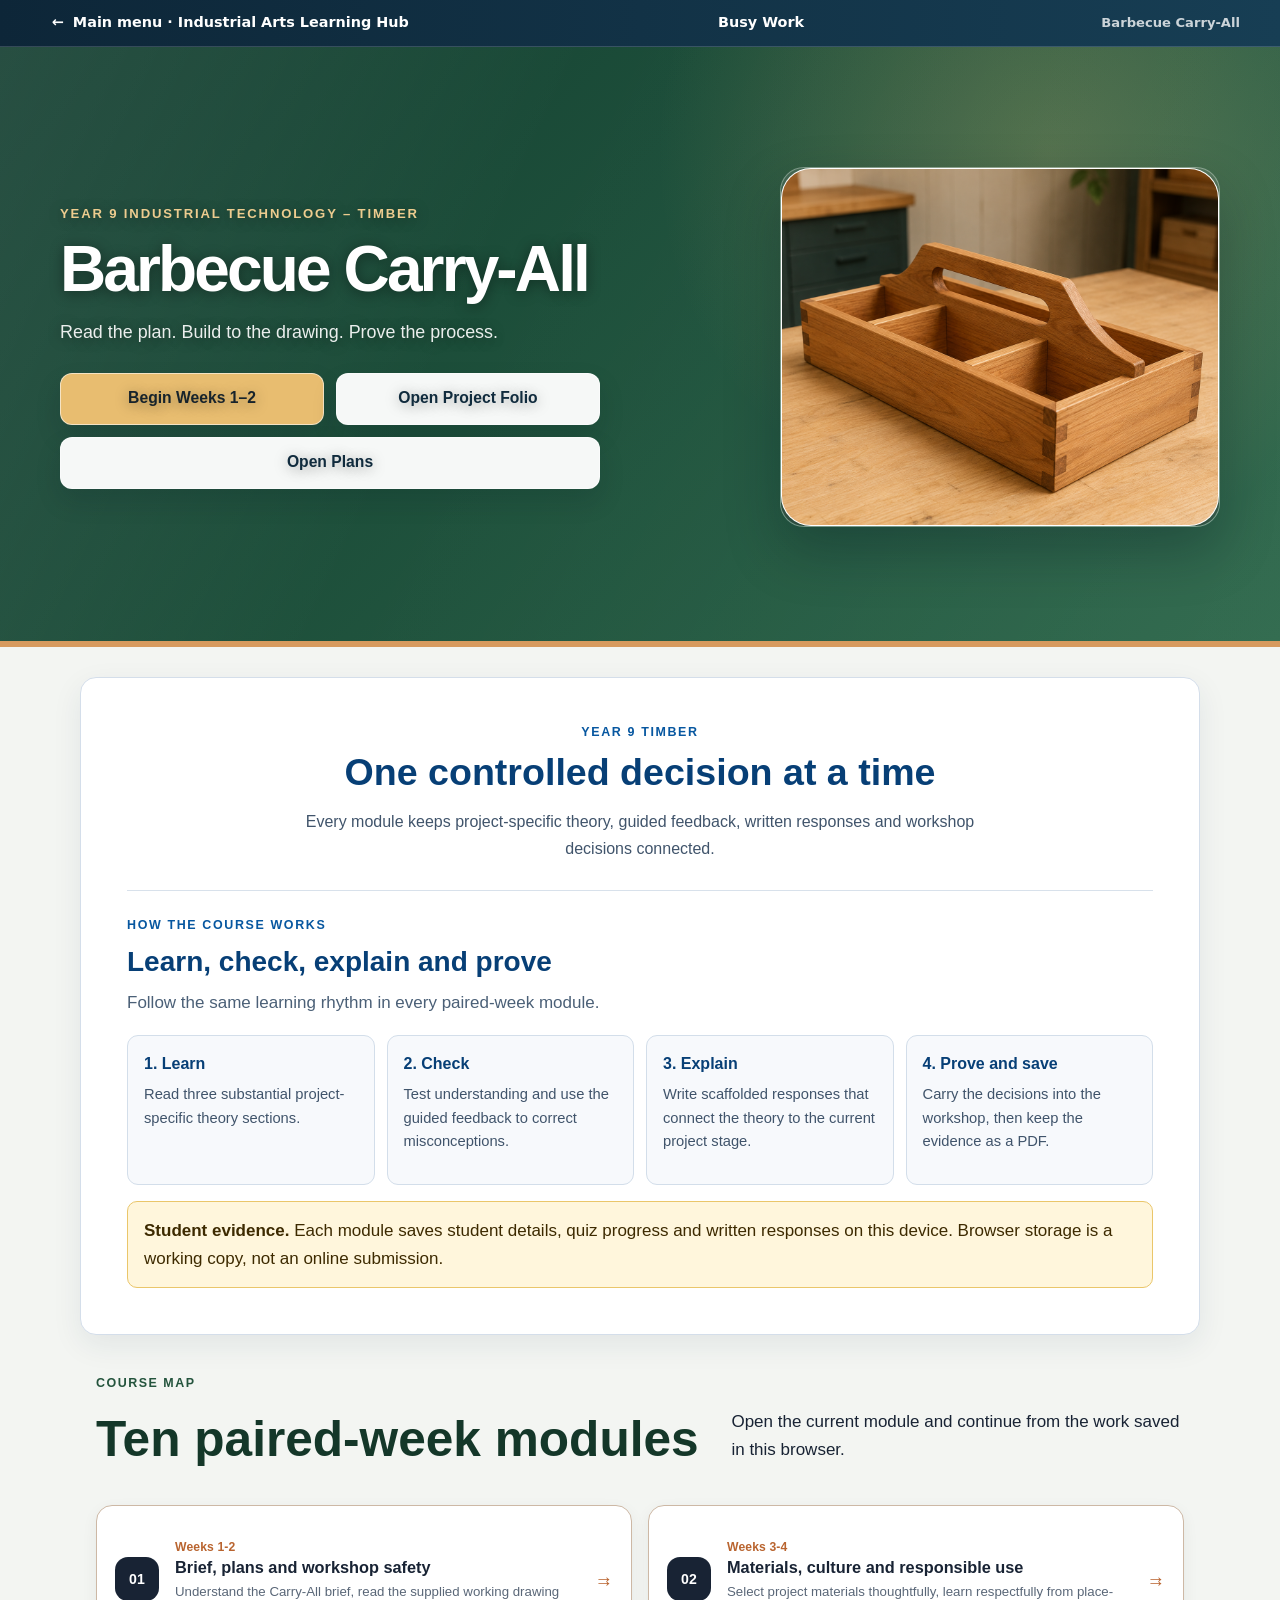
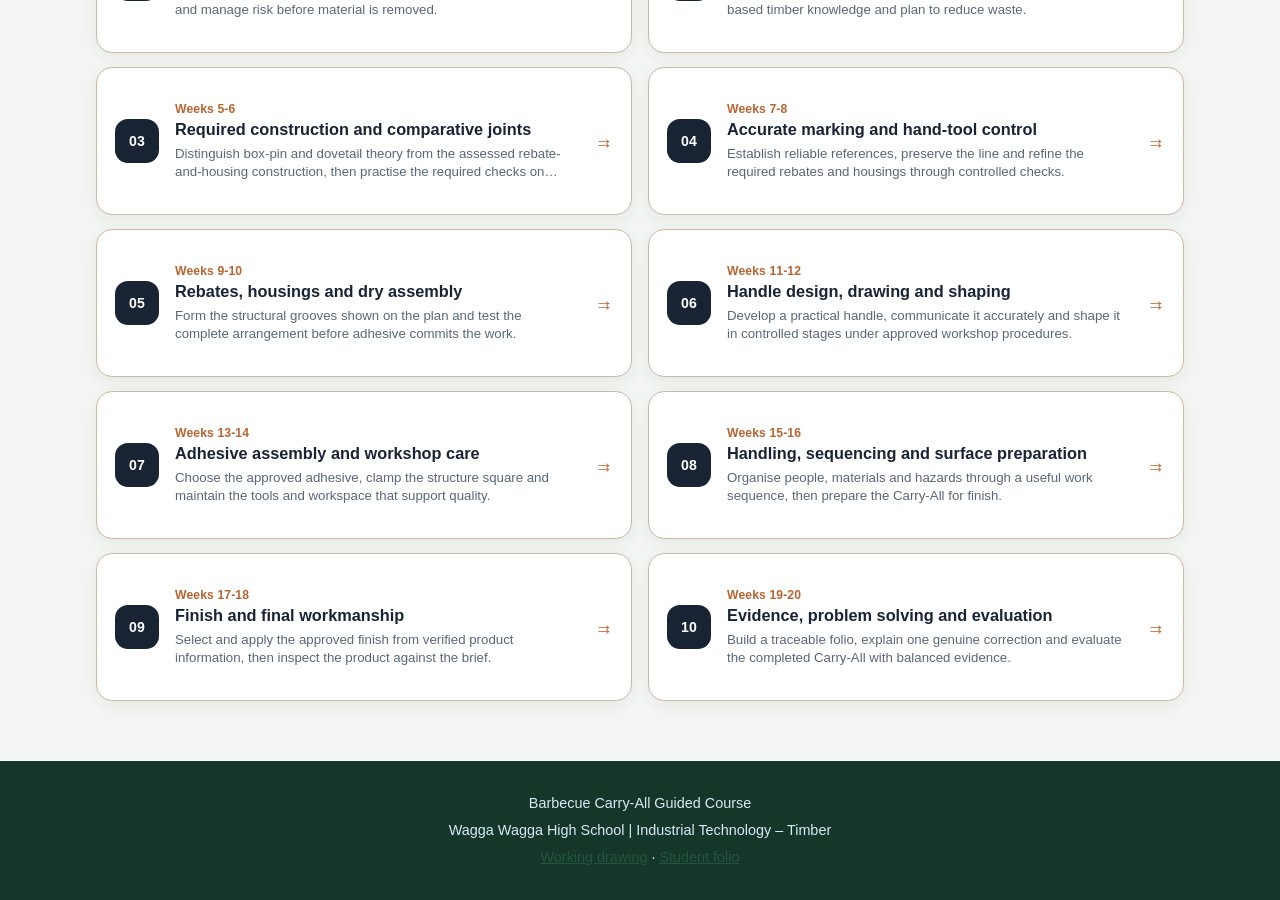
==== commit 3ffd31ce: "Align front page with approved course standard" ====
--- a/index.html
+++ b/index.html
@@ -1,5 +1,5 @@
 <!doctype html>
-<html lang="en-AU"><head><meta charset="utf-8"><meta name="viewport" content="width=device-width,initial-scale=1"><meta name="description" content="Complete Year 9 Industrial Technology Timber guided course for the Barbecue Carry-All project."><title>Barbecue Carry-All Guided Course</title><link rel="stylesheet" href="styles/course.css"><link rel="stylesheet" href="styles/carry-all-overrides.css"><link rel="stylesheet" href="shared/sister-site.css" data-sister-site-styles><link rel="stylesheet" href="course-family-hero.css"><script src="shared/hub-navigation.js" defer></script><link rel="stylesheet" href="course-family-intro.css"><link rel="stylesheet" href="module-pathway.css"></head>
+<html lang="en-AU"><head><meta charset="utf-8"><meta name="viewport" content="width=device-width,initial-scale=1"><meta name="description" content="Complete Year 9 Industrial Technology Timber guided course for the Barbecue Carry-All project."><title>Barbecue Carry-All Guided Course</title><link rel="stylesheet" href="styles/course.css"><link rel="stylesheet" href="styles/carry-all-overrides.css"><link rel="stylesheet" href="shared/sister-site.css" data-sister-site-styles><link rel="stylesheet" href="course-family-hero.css"><link rel="stylesheet" href="front-page-cleanup.css"><script src="shared/hub-navigation.js" defer></script><link rel="stylesheet" href="course-family-intro.css"><link rel="stylesheet" href="module-pathway.css"></head>
 <body class="landing"><a class="skip-link" href="#main-content">Skip to course content</a>
 <div class="course-bar screen-only"><div class="course-bar-inner"><a class="course-brand" href="index.html">Carry-All Guided Course</a><nav class="course-links" aria-label="Course navigation"><a class="active" aria-current="page" href="index.html">Main menu</a><a href="#course-map">Course map</a><a href="carry-all-folio.html">Folio</a><a href="assessment-notification.html">Formal Task 2 notice</a></nav></div></div>
   <header class="hero landing-hero sister-hero course-family-hero" style="--hero-start:#123d2f;--hero-end:#2c674a;--hero-accent:#e8bd70"><div class="hero-inner course-family-hero-inner"><div class="hero-copy"><p class="eyebrow">Year 9 Industrial Technology – Timber</p><h1>Barbecue Carry-All</h1><p class="hero-subtitle">Read the plan. Build to the drawing. Prove the process.</p><div class="hero-actions screen-only"><a class="primary-button" href="weeks1-2/index.html">Begin Weeks 1–2</a><a class="secondary-button" href="carry-all-folio.html">Open Project Folio</a><a class="secondary-button" href="Carry-All%20Working%20Drawing.pdf" target="_blank" rel="noopener">Open Plans</a></div></div><div class="hero-showcase"><img class="hero-chair carry-hero-product" src="assets/carry-all-hero.png" alt="Accurate timber Barbecue Carry-All with a longitudinal handle panel and open dividers"></div></div></header>
--- a/front-page-cleanup.css
+++ b/front-page-cleanup.css
@@ -0,0 +1,10 @@
+/* Task 34: the shared hero and intro replace repeated front-page material. */
+.course-bar,
+.evidence-notice,
+.stage-strip,
+.course-intro,
+.resource-panel,
+.folio-callout,
+.outcomes-section,
+.stage-overview { display:none!important; }
+.course-map .module-card a { background:transparent!important; border:0!important; border-radius:inherit!important; box-shadow:none!important; }
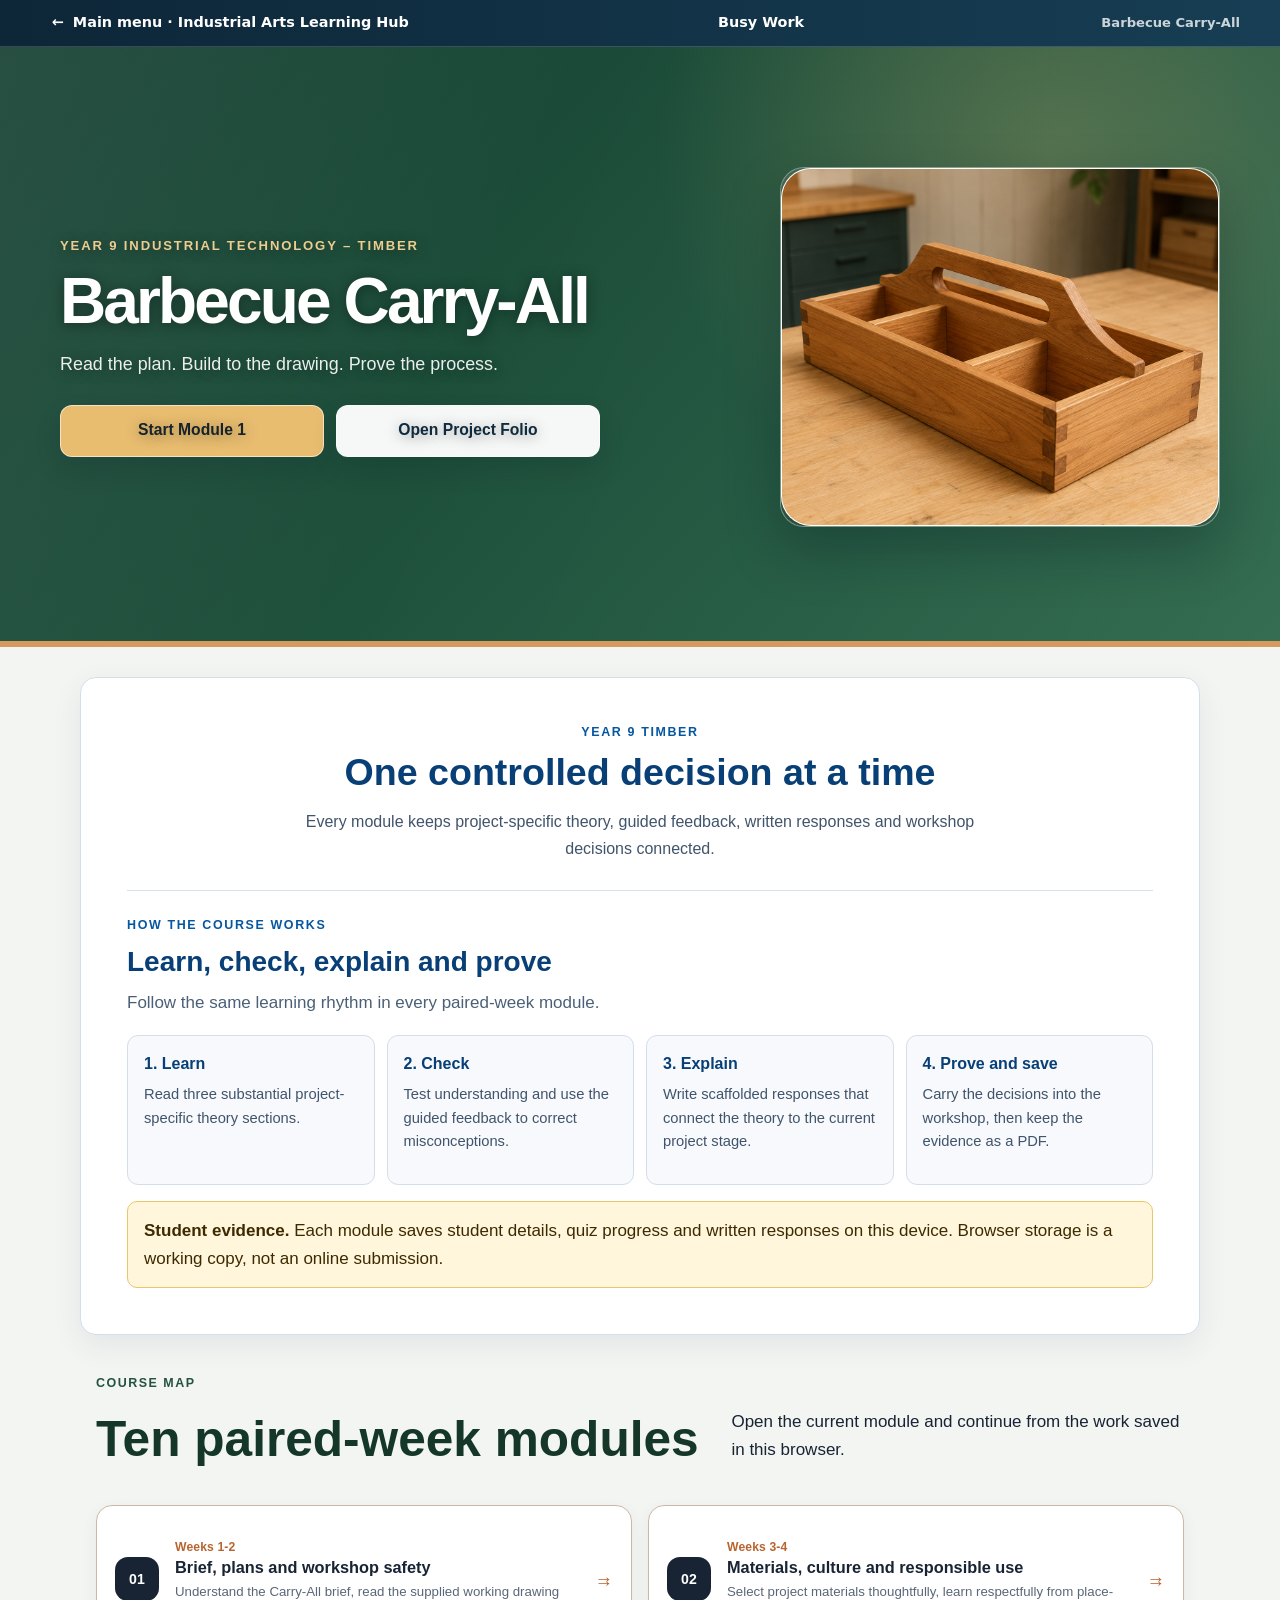
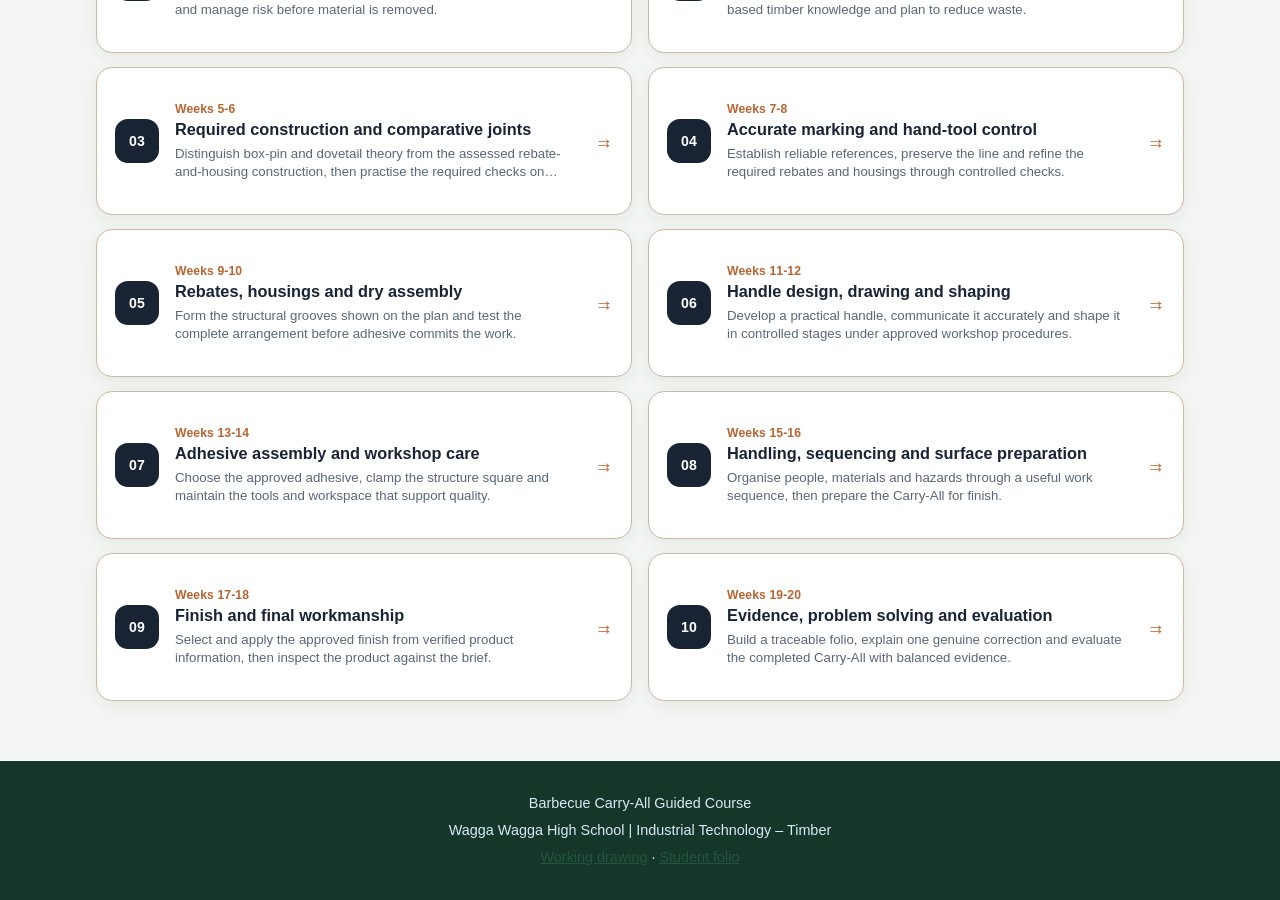
==== commit 7e551ebf: "Align Carry-All hero actions with course family" ====
--- a/index.html
+++ b/index.html
@@ -2,7 +2,7 @@
 <html lang="en-AU"><head><meta charset="utf-8"><meta name="viewport" content="width=device-width,initial-scale=1"><meta name="description" content="Complete Year 9 Industrial Technology Timber guided course for the Barbecue Carry-All project."><title>Barbecue Carry-All Guided Course</title><link rel="stylesheet" href="styles/course.css"><link rel="stylesheet" href="styles/carry-all-overrides.css"><link rel="stylesheet" href="shared/sister-site.css" data-sister-site-styles><link rel="stylesheet" href="course-family-hero.css"><link rel="stylesheet" href="front-page-cleanup.css"><script src="shared/hub-navigation.js" defer></script><link rel="stylesheet" href="course-family-intro.css"><link rel="stylesheet" href="module-pathway.css"></head>
 <body class="landing"><a class="skip-link" href="#main-content">Skip to course content</a>
 <div class="course-bar screen-only"><div class="course-bar-inner"><a class="course-brand" href="index.html">Carry-All Guided Course</a><nav class="course-links" aria-label="Course navigation"><a class="active" aria-current="page" href="index.html">Main menu</a><a href="#course-map">Course map</a><a href="carry-all-folio.html">Folio</a><a href="assessment-notification.html">Formal Task 2 notice</a></nav></div></div>
-  <header class="hero landing-hero sister-hero course-family-hero" style="--hero-start:#123d2f;--hero-end:#2c674a;--hero-accent:#e8bd70"><div class="hero-inner course-family-hero-inner"><div class="hero-copy"><p class="eyebrow">Year 9 Industrial Technology – Timber</p><h1>Barbecue Carry-All</h1><p class="hero-subtitle">Read the plan. Build to the drawing. Prove the process.</p><div class="hero-actions screen-only"><a class="primary-button" href="weeks1-2/index.html">Begin Weeks 1–2</a><a class="secondary-button" href="carry-all-folio.html">Open Project Folio</a><a class="secondary-button" href="Carry-All%20Working%20Drawing.pdf" target="_blank" rel="noopener">Open Plans</a></div></div><div class="hero-showcase"><img class="hero-chair carry-hero-product" src="assets/carry-all-hero.png" alt="Accurate timber Barbecue Carry-All with a longitudinal handle panel and open dividers"></div></div></header>
+  <header class="hero landing-hero sister-hero course-family-hero" style="--hero-start:#123d2f;--hero-end:#2c674a;--hero-accent:#e8bd70"><div class="hero-inner course-family-hero-inner"><div class="hero-copy"><p class="eyebrow">Year 9 Industrial Technology – Timber</p><h1>Barbecue Carry-All</h1><p class="hero-subtitle">Read the plan. Build to the drawing. Prove the process.</p><div class="hero-actions screen-only"><a class="primary-button" href="weeks1-2/index.html">Start Module 1</a><a class="secondary-button" href="carry-all-folio.html">Open Project Folio</a></div></div><div class="hero-showcase"><img class="hero-chair carry-hero-product" src="assets/carry-all-hero.png" alt="Accurate timber Barbecue Carry-All with a longitudinal handle panel and open dividers"></div></div></header>
 <section class="course-family-intro" aria-labelledby="course-family-intro-title">
   <div class="course-family-intro__inner">
     <header class="course-family-intro__heading">
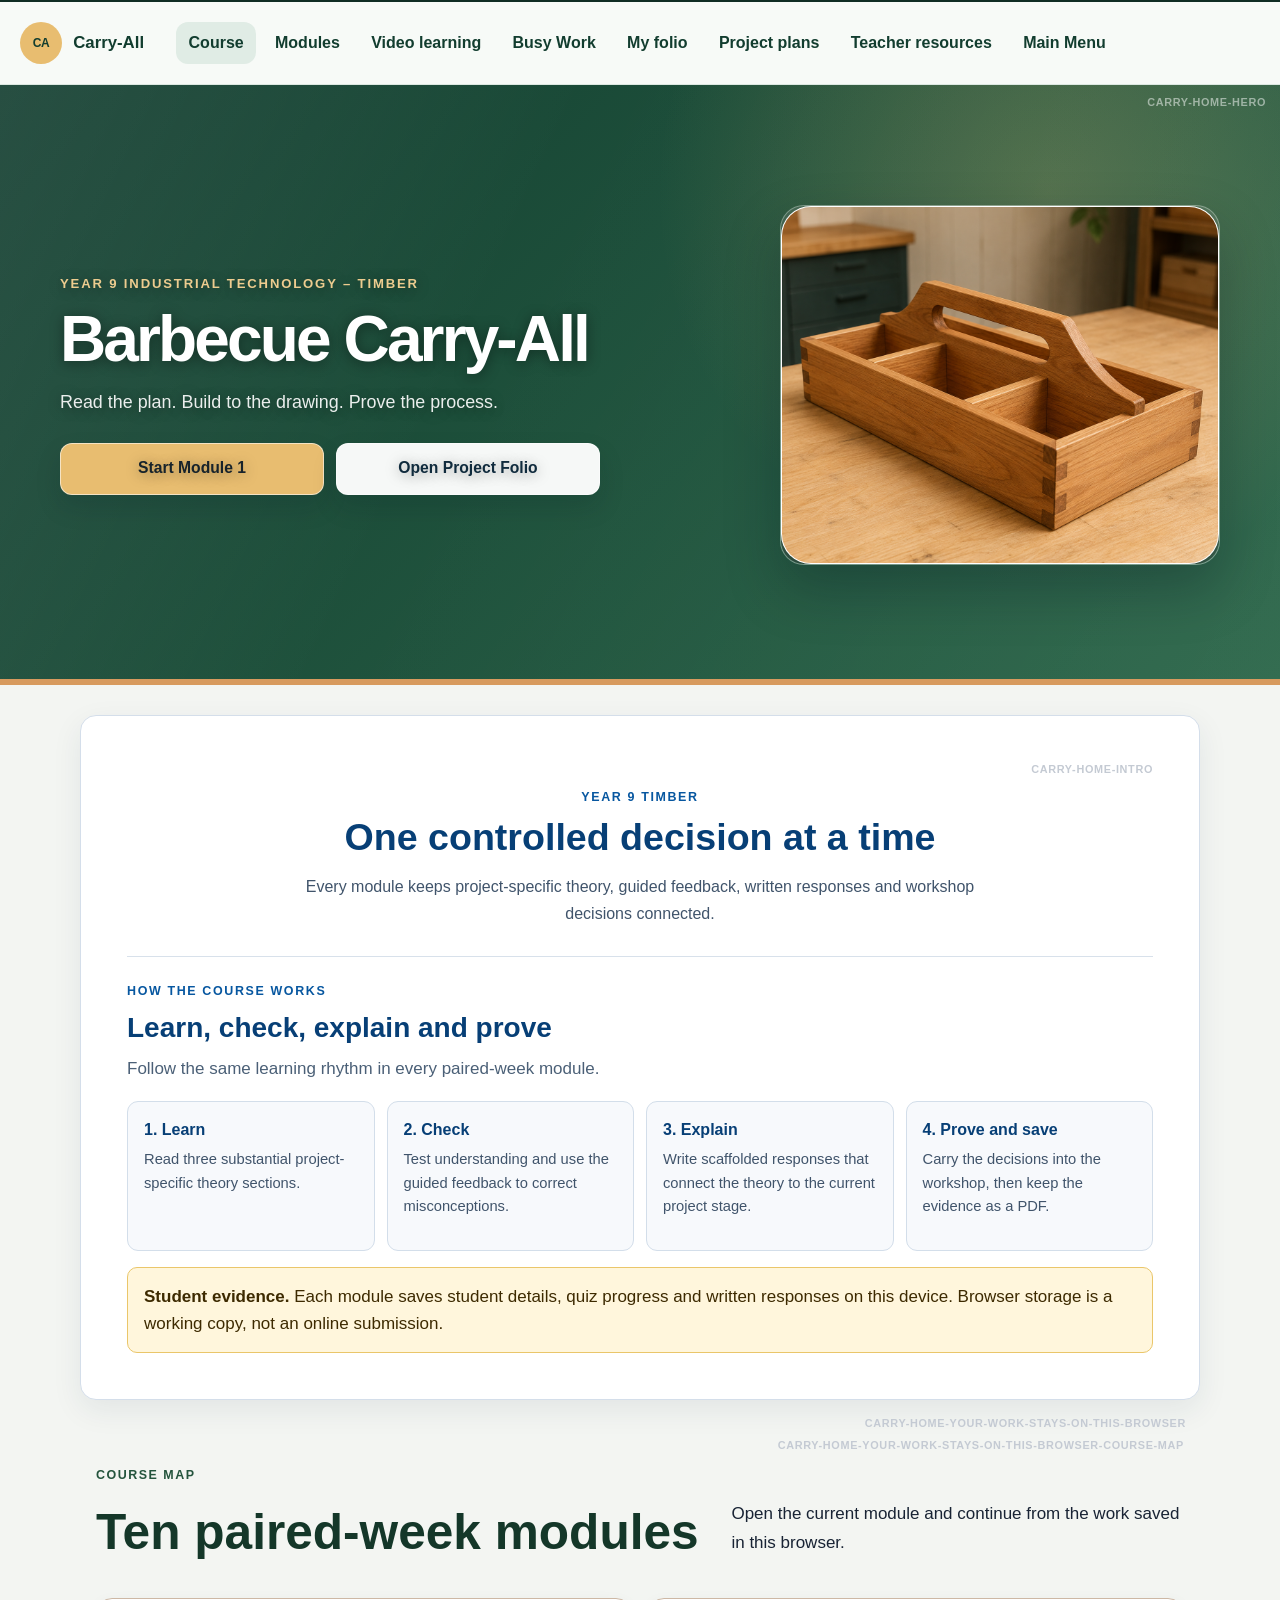
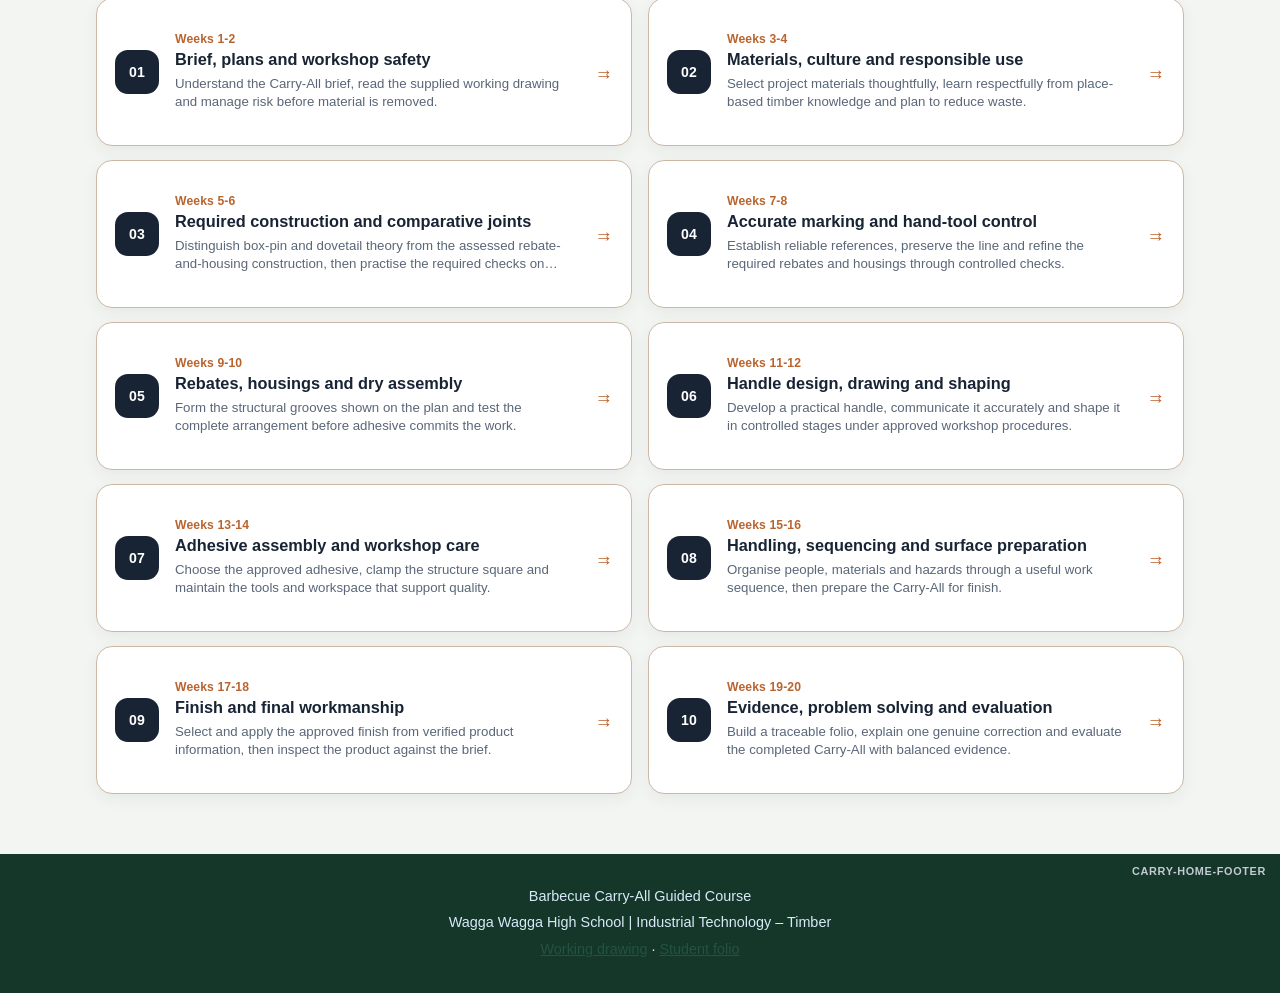
==== commit 8717d54a: "Add clickable section reference codes" ====
--- a/index.html
+++ b/index.html
@@ -1,5 +1,6 @@
 <!doctype html>
-<html lang="en-AU"><head><meta charset="utf-8"><meta name="viewport" content="width=device-width,initial-scale=1"><meta name="description" content="Complete Year 9 Industrial Technology Timber guided course for the Barbecue Carry-All project."><title>Barbecue Carry-All Guided Course</title><link rel="stylesheet" href="styles/course.css"><link rel="stylesheet" href="styles/carry-all-overrides.css"><link rel="stylesheet" href="shared/sister-site.css" data-sister-site-styles><link rel="stylesheet" href="course-family-hero.css"><link rel="stylesheet" href="front-page-cleanup.css"><script src="shared/hub-navigation.js" defer></script><link rel="stylesheet" href="course-family-intro.css"><link rel="stylesheet" href="module-pathway.css"></head>
+<html lang="en-AU"><head><meta charset="utf-8"><meta name="viewport" content="width=device-width,initial-scale=1"><meta name="description" content="Complete Year 9 Industrial Technology Timber guided course for the Barbecue Carry-All project."><title>Barbecue Carry-All Guided Course</title><link rel="stylesheet" href="styles/course.css"><link rel="stylesheet" href="styles/carry-all-overrides.css"><link rel="stylesheet" href="shared/sister-site.css" data-sister-site-styles><link rel="stylesheet" href="course-family-hero.css"><link rel="stylesheet" href="front-page-cleanup.css"><script src="shared/hub-navigation.js" defer></script><link rel="stylesheet" href="course-family-intro.css"><link rel="stylesheet" href="module-pathway.css">  <link rel="stylesheet" href="section-reference.css">
+</head>
 <body class="landing"><a class="skip-link" href="#main-content">Skip to course content</a>
 <div class="course-bar screen-only"><div class="course-bar-inner"><a class="course-brand" href="index.html">Carry-All Guided Course</a><nav class="course-links" aria-label="Course navigation"><a class="active" aria-current="page" href="index.html">Main menu</a><a href="#course-map">Course map</a><a href="carry-all-folio.html">Folio</a><a href="assessment-notification.html">Formal Task 2 notice</a></nav></div></div>
   <header class="hero landing-hero sister-hero course-family-hero" style="--hero-start:#123d2f;--hero-end:#2c674a;--hero-accent:#e8bd70"><div class="hero-inner course-family-hero-inner"><div class="hero-copy"><p class="eyebrow">Year 9 Industrial Technology – Timber</p><h1>Barbecue Carry-All</h1><p class="hero-subtitle">Read the plan. Build to the drawing. Prove the process.</p><div class="hero-actions screen-only"><a class="primary-button" href="weeks1-2/index.html">Start Module 1</a><a class="secondary-button" href="carry-all-folio.html">Open Project Folio</a></div></div><div class="hero-showcase"><img class="hero-chair carry-hero-product" src="assets/carry-all-hero.png" alt="Accurate timber Barbecue Carry-All with a longitudinal handle panel and open dividers"></div></div></header>
@@ -36,4 +37,6 @@
 <section class="folio-callout card"><div><p class="section-kicker">2026 formal assessment</p><h2>Task 2 – Project &amp; Report 2</h2><p><strong>40%</strong>, due Term 4, Week 6. Exact calendar date and issue date: Teacher to confirm.</p></div><div><a class="primary-button screen-only" href="assessment-notification.html">Open formal task notification</a><a class="secondary-button screen-only" href="carry-all-folio.html">Build the Carry-All folio</a></div></section>
 <section class="outcomes-section"><div class="section-heading"><div><p class="section-kicker">NSW Stage 5 outcomes</p><h2>Visible syllabus alignment</h2></div><p>The learning and evidence sequence explicitly develops the Industrial Technology outcomes below.</p></div><div class="outcome-grid"><article><strong>IND5-1</strong><p>identifies, assesses and manages the risks and WHS issues associated with the Carry-All work sequence</p></article><article><strong>IND5-2</strong><p>applies design principles when planning the handle, required rebate-and-housing construction and presentation</p></article><article><strong>IND5-3</strong><p>selects and uses suitable tools, equipment and processes under approved workshop procedures</p></article><article><strong>IND5-4</strong><p>selects and justifies timber, plywood, adhesive and finish from verified project information</p></article><article><strong>IND5-5</strong><p>communicates planning, manufacture and evaluation through drawings, captions and folio evidence</p></article><article><strong>IND5-6</strong><p>works safely and collaboratively during practical activities, handling and shared workshop routines</p></article><article><strong>IND5-7</strong><p>applies timber knowledge and skills to rebate-and-housing checks, fit-up and problem solving</p></article><article><strong>IND5-8</strong><p>evaluates the Carry-All against function, quality, sustainability and the approved brief</p></article><article><strong>IND5-9</strong><p>describes technologies used in hand and industrial timber production</p></article><article><strong>IND5-10</strong><p>explains social, environmental and cultural considerations connected with timber technologies</p></article></div></section>
 <section class="stage-overview card"><div><p class="section-kicker">Construction and evidence pathway</p><h2>What students will be doing</h2></div><ol><li><span>1</span><div><strong>Weeks 1–2</strong><p>Understand the brief, drawing and WHS controls before practical work.</p></div></li><li><span>2</span><div><strong>Weeks 3–4</strong><p>Inspect materials, research respectfully and plan responsible use.</p></div></li><li><span>3</span><div><strong>Weeks 5–6</strong><p>Separate comparative joint theory from the required rebate-and-housing construction.</p></div></li><li><span>4</span><div><strong>Weeks 7–8</strong><p>Mark from references, preserve the line and refine required rebates and housings.</p></div></li><li><span>5</span><div><strong>Weeks 9–10</strong><p>Form rebates and housings, then complete a controlled dry fit.</p></div></li><li><span>6</span><div><strong>Weeks 11–12</strong><p>Design, draw, transfer and shape the central handle.</p></div></li><li><span>7</span><div><strong>Weeks 13–14</strong><p>Plan adhesive assembly, clamp square and care for tools.</p></div></li><li><span>8</span><div><strong>Weeks 15–16</strong><p>Sequence the work, manage handling and prepare the surface.</p></div></li><li><span>9</span><div><strong>Weeks 17–18</strong><p>Select, apply and inspect the approved finish.</p></div></li><li><span>10</span><div><strong>Weeks 19–20</strong><p>Complete evidence, solve problems and evaluate the result.</p></div></li></ol></section>
-</main><footer><p>Barbecue Carry-All Guided Course</p><p>Wagga Wagga High School | Industrial Technology – Timber</p><p><a href="Carry-All%20Working%20Drawing.pdf">Working drawing</a> · <a href="carry-all-folio.html">Student folio</a></p></footer></body></html>
+</main><footer><p>Barbecue Carry-All Guided Course</p><p>Wagga Wagga High School | Industrial Technology – Timber</p><p><a href="Carry-All%20Working%20Drawing.pdf">Working drawing</a> · <a href="carry-all-folio.html">Student folio</a></p></footer>  <script src="vendor/html2canvas.min.js"></script>
+  <script src="section-reference.js" data-site-code="CARRY"></script>
+</body></html>
--- a/section-reference.css
+++ b/section-reference.css
@@ -0,0 +1,72 @@
+.section-reference {
+  display: block;
+  max-width: 100%;
+  min-width: 0;
+  width: auto;
+  margin: 0 0 12px auto;
+  color: #c4cad3;
+  font-size: 0.68rem;
+  font-weight: 700;
+  letter-spacing: 0.06em;
+  line-height: 1.4;
+  text-decoration: none;
+  text-align: right;
+  text-transform: uppercase;
+  overflow-wrap: anywhere;
+}
+
+.section-reference-overlay-target {
+  position: relative;
+}
+
+.section-reference-layout-safe {
+  min-width: 0;
+  overflow-wrap: anywhere;
+}
+
+.section-reference--overlay {
+  margin: 0;
+  position: absolute;
+  right: 14px;
+  top: 10px;
+  z-index: 6;
+}
+
+.section-reference--on-dark {
+  color: rgba(255, 255, 255, 0.5);
+}
+
+.section-reference--on-dark:hover,
+.section-reference--on-dark:focus-visible {
+  color: rgba(255, 255, 255, 0.92);
+}
+
+.section-reference:hover,
+.section-reference:focus-visible {
+  color: #0757a0;
+  text-decoration: underline;
+  text-underline-offset: 3px;
+}
+
+.section-reference:focus-visible {
+  outline: 2px solid #0757a0;
+  outline-offset: 3px;
+  border-radius: 2px;
+}
+
+.section-reference.is-copied {
+  color: #667085;
+}
+
+.section-reference.is-capturing,
+.section-reference.is-capturing:focus-visible {
+  color: #c4cad3;
+  outline: none;
+  text-decoration: none;
+}
+
+@media print {
+  .section-reference {
+    display: none;
+  }
+}
